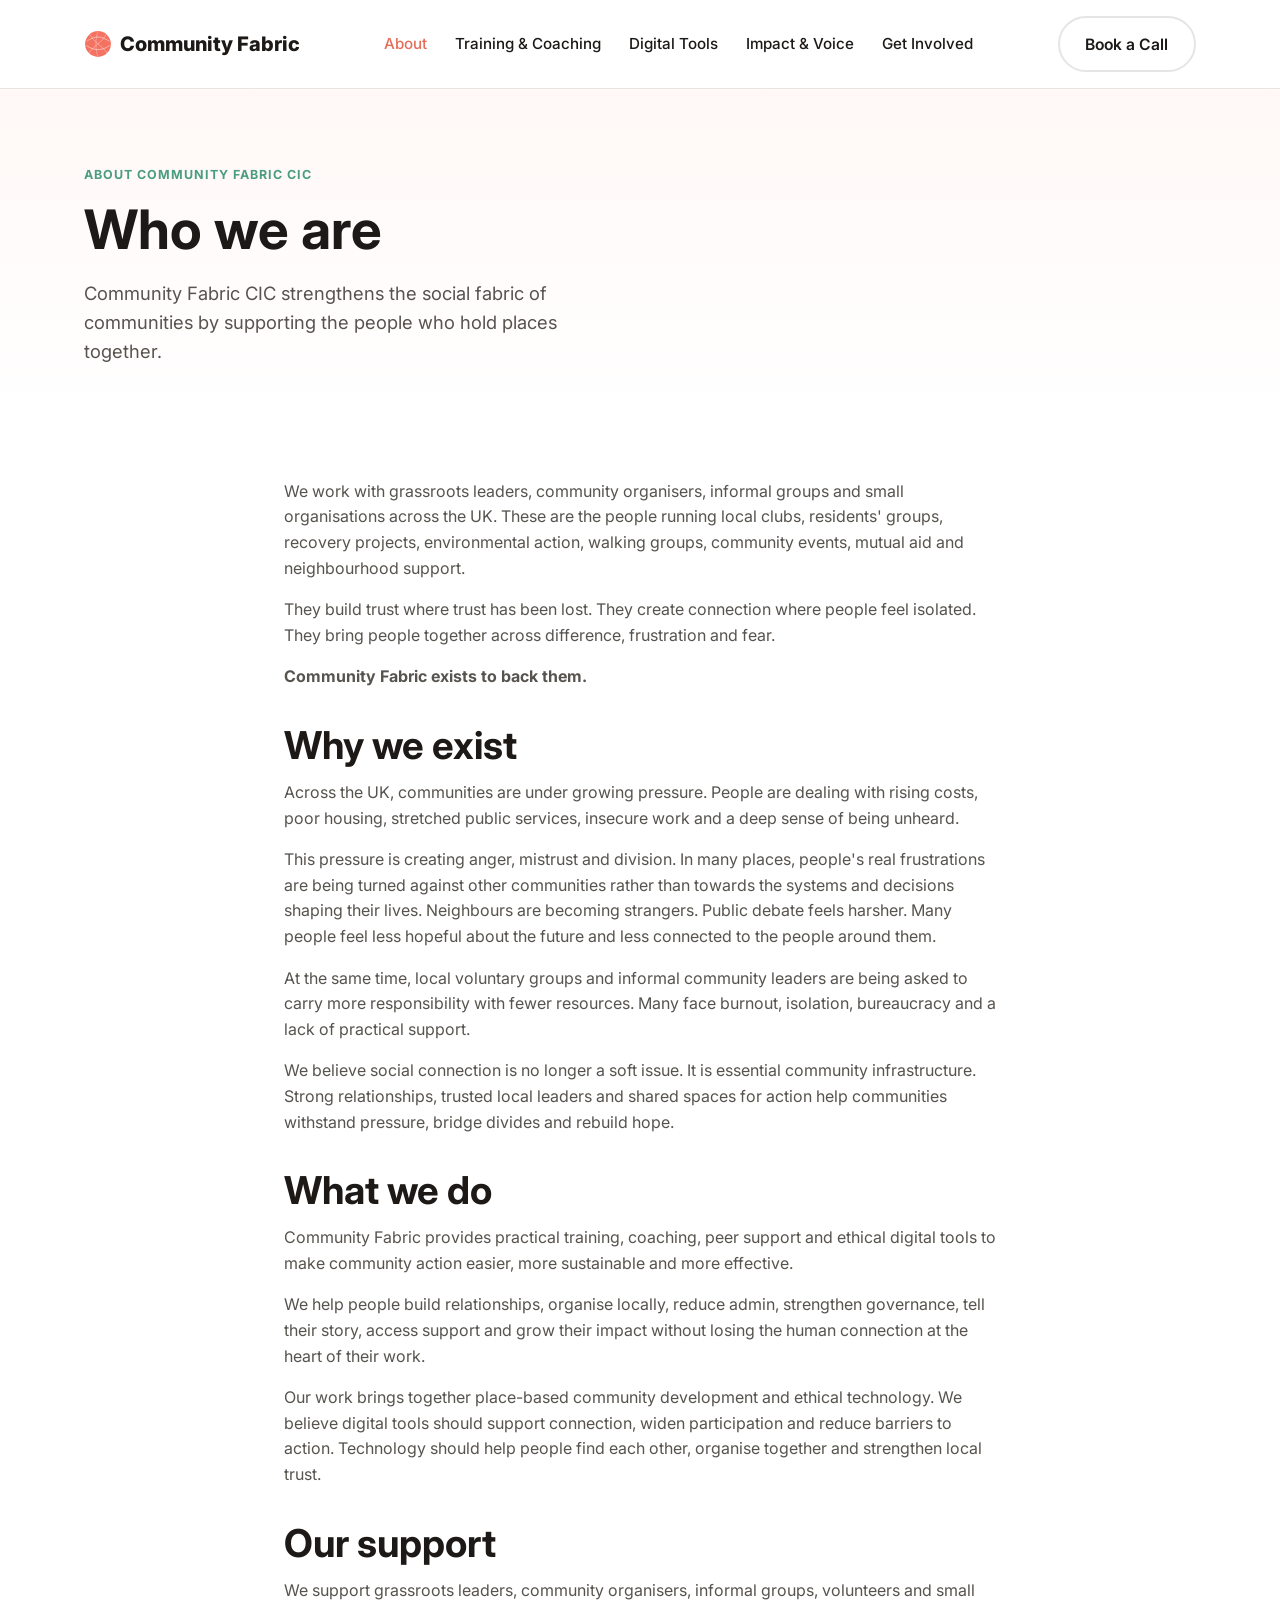
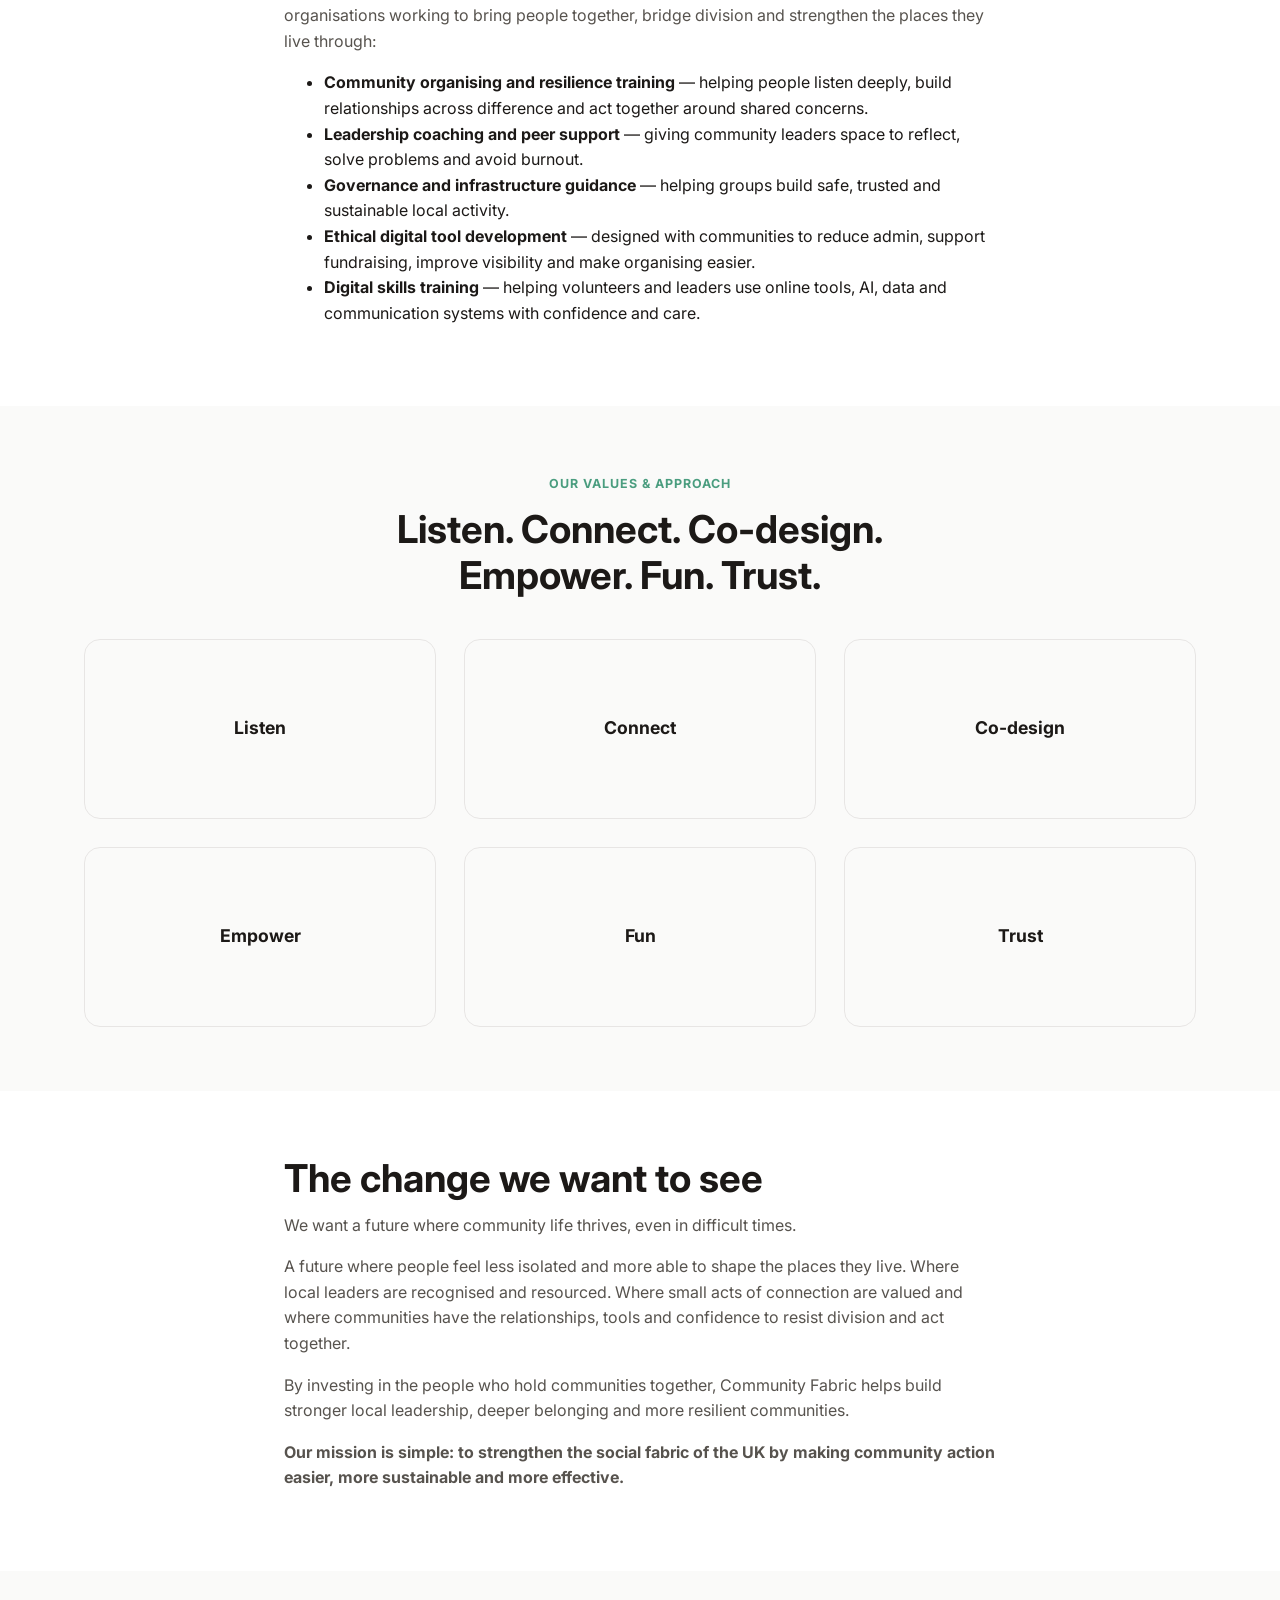
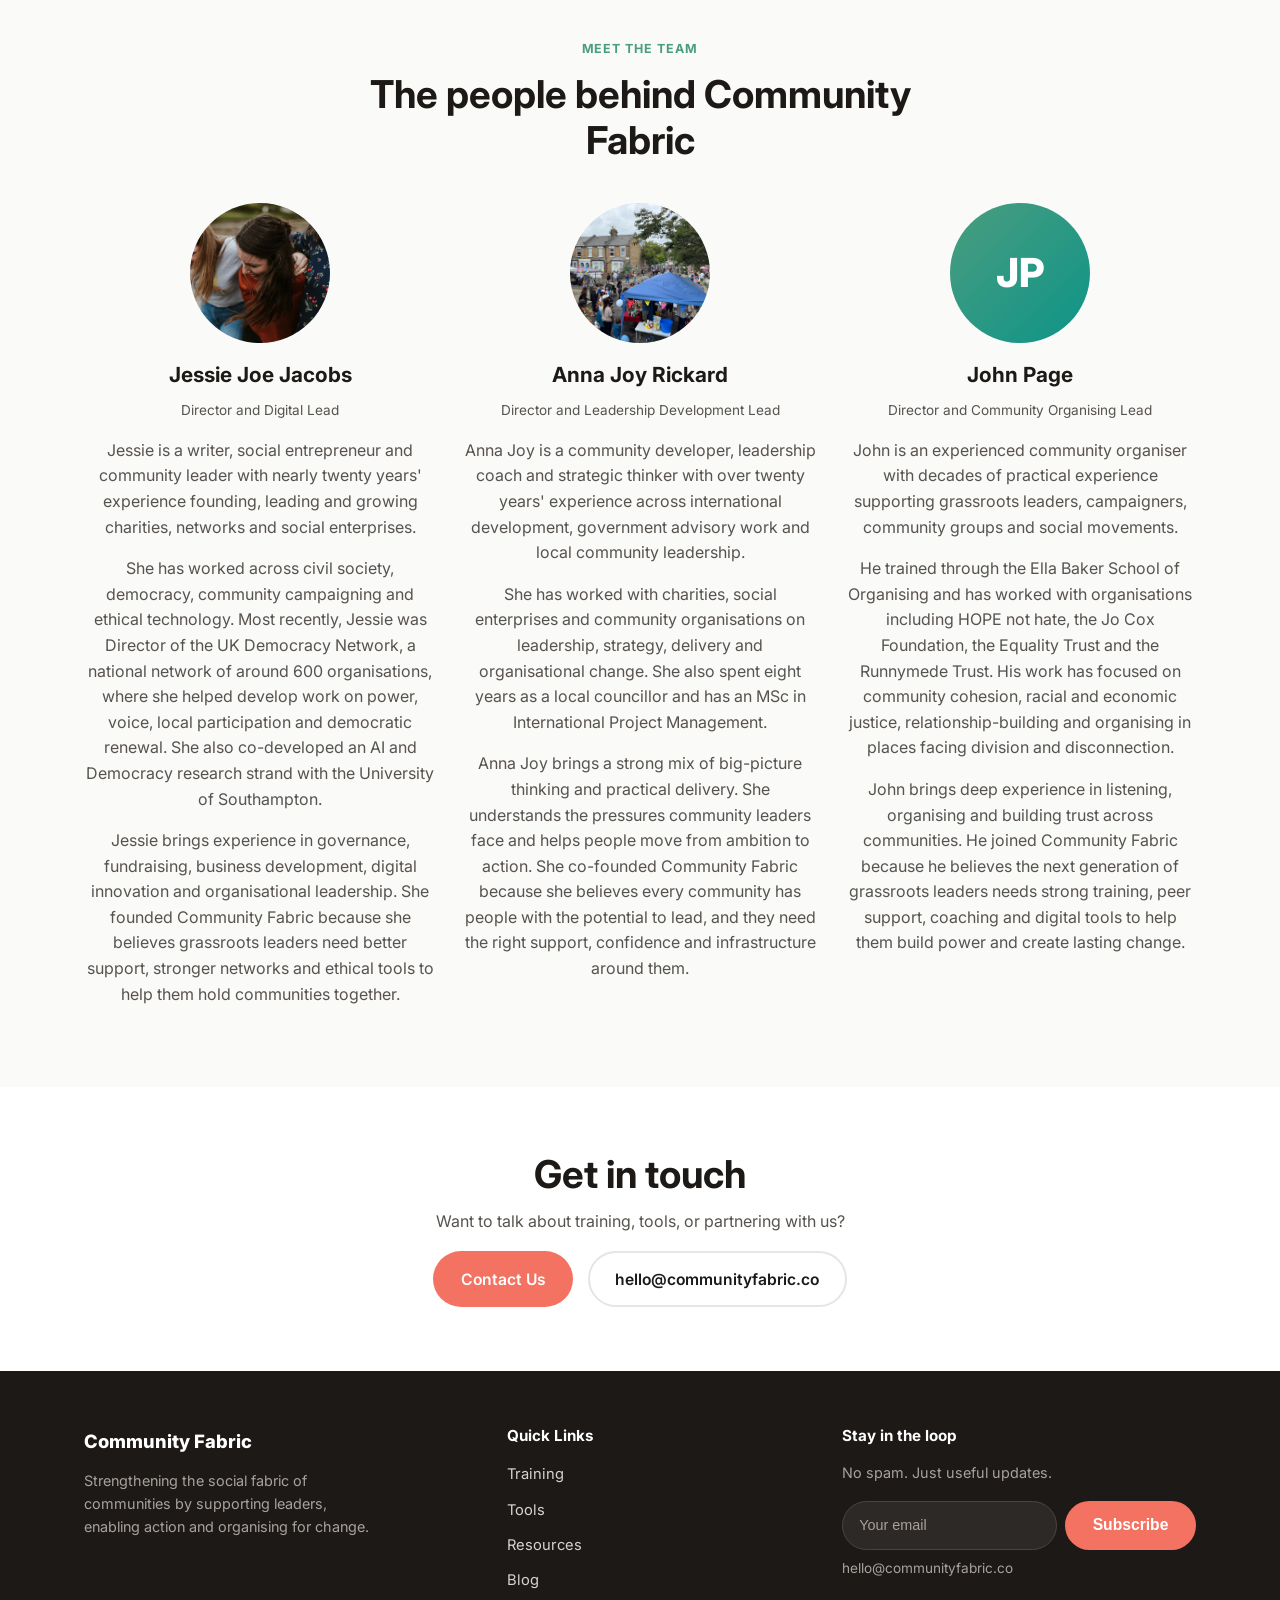
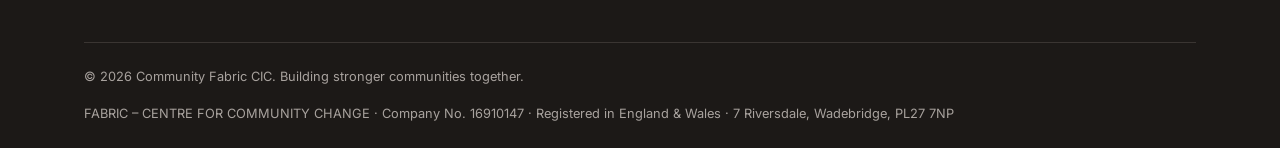
==== about.html @ 4e7b38be "Redesign site as Community Fabric CIC Full rebuild per Jessie's new brief: repositions the site from" ====
<!DOCTYPE html>
<html lang="en">
<head>
    <meta charset="UTF-8">
    <meta name="viewport" content="width=device-width, initial-scale=1.0">
    <title>About Us — Community Fabric CIC</title>
    <meta name="description" content="Community Fabric CIC strengthens the social fabric of communities by supporting the people who hold places together.">
    <link rel="icon" type="image/png" href="favicon-96x96.png" sizes="96x96">
    <link rel="icon" type="image/svg+xml" href="favicon.svg">
    <link rel="apple-touch-icon" href="apple-touch-icon.png">
    <link rel="manifest" href="site.webmanifest">
    <link rel="preconnect" href="https://fonts.googleapis.com">
    <link href="https://fonts.googleapis.com/css2?family=Inter:wght@400;500;600;700;800&display=swap" rel="stylesheet">
    <link rel="stylesheet" href="styles.css">
</head>
<body>

<header class="site-header">
    <nav class="site-nav">
        <a href="index.html" class="logo"><img src="yarn-motif.svg" alt="" class="yarn-motif" style="width:28px;height:28px;">Community Fabric</a>
        <ul class="nav-links">
            <li><a href="about.html" class="active">About</a></li>
            <li><a href="training.html">Training &amp; Coaching</a></li>
            <li><a href="resources.html">Digital Tools</a></li>
            <li><a href="impact.html">Impact &amp; Voice</a></li>
            <li><a href="get-involved.html">Get Involved</a></li>
        </ul>
        <div class="nav-cta">
            <a href="get-involved.html#book-a-call" class="btn btn-secondary">Book a Call</a>
            <button class="hamburger" aria-label="Menu"><span></span><span></span><span></span></button>
        </div>
    </nav>
    <div class="mobile-menu">
        <a href="about.html">About</a>
        <a href="training.html">Training &amp; Coaching</a>
        <a href="resources.html">Digital Tools</a>
        <a href="impact.html">Impact &amp; Voice</a>
        <a href="get-involved.html">Get Involved</a>
        <a href="get-involved.html#book-a-call">Book a Call</a>
    </div>
</header>

<section class="hero" style="padding-bottom:2rem;">
    <div class="container">
        <span class="eyebrow">About Community Fabric CIC</span>
        <h1 style="max-width:24ch;">Who we are</h1>
        <p class="subhead">Community Fabric CIC strengthens the social fabric of communities by supporting the people who hold places together.</p>
    </div>
</section>

<section id="story">
    <div class="container" style="max-width:760px;">
        <p>We work with grassroots leaders, community organisers, informal groups and small organisations across the UK. These are the people running local clubs, residents' groups, recovery projects, environmental action, walking groups, community events, mutual aid and neighbourhood support.</p>
        <p>They build trust where trust has been lost. They create connection where people feel isolated. They bring people together across difference, frustration and fear.</p>
        <p><strong>Community Fabric exists to back them.</strong></p>

        <h2 class="mt-2">Why we exist</h2>
        <p>Across the UK, communities are under growing pressure. People are dealing with rising costs, poor housing, stretched public services, insecure work and a deep sense of being unheard.</p>
        <p>This pressure is creating anger, mistrust and division. In many places, people's real frustrations are being turned against other communities rather than towards the systems and decisions shaping their lives. Neighbours are becoming strangers. Public debate feels harsher. Many people feel less hopeful about the future and less connected to the people around them.</p>
        <p>At the same time, local voluntary groups and informal community leaders are being asked to carry more responsibility with fewer resources. Many face burnout, isolation, bureaucracy and a lack of practical support.</p>
        <p>We believe social connection is no longer a soft issue. It is essential community infrastructure. Strong relationships, trusted local leaders and shared spaces for action help communities withstand pressure, bridge divides and rebuild hope.</p>

        <h2 class="mt-2">What we do</h2>
        <p>Community Fabric provides practical training, coaching, peer support and ethical digital tools to make community action easier, more sustainable and more effective.</p>
        <p>We help people build relationships, organise locally, reduce admin, strengthen governance, tell their story, access support and grow their impact without losing the human connection at the heart of their work.</p>
        <p>Our work brings together place-based community development and ethical technology. We believe digital tools should support connection, widen participation and reduce barriers to action. Technology should help people find each other, organise together and strengthen local trust.</p>

        <h2 class="mt-2">Our support</h2>
        <p>We support grassroots leaders, community organisers, informal groups, volunteers and small organisations working to bring people together, bridge division and strengthen the places they live through:</p>
        <ul>
            <li><strong>Community organising and resilience training</strong> — helping people listen deeply, build relationships across difference and act together around shared concerns.</li>
            <li><strong>Leadership coaching and peer support</strong> — giving community leaders space to reflect, solve problems and avoid burnout.</li>
            <li><strong>Governance and infrastructure guidance</strong> — helping groups build safe, trusted and sustainable local activity.</li>
            <li><strong>Ethical digital tool development</strong> — designed with communities to reduce admin, support fundraising, improve visibility and make organising easier.</li>
            <li><strong>Digital skills training</strong> — helping volunteers and leaders use online tools, AI, data and communication systems with confidence and care.</li>
        </ul>
    </div>
</section>

<section class="bg-tint" id="approach">
    <div class="container">
        <div class="section-head">
            <span class="eyebrow">Our Values &amp; Approach</span>
            <h2>Listen. Connect. Co-design. Empower. Fun. Trust.</h2>
        </div>
        <div class="grid-3">
            <div class="flip-card"><div class="flip-card-inner">
                <div class="flip-card-front">Listen</div>
                <div class="flip-card-back">We start by listening deeply to what communities actually need.</div>
            </div></div>
            <div class="flip-card"><div class="flip-card-inner">
                <div class="flip-card-front">Connect</div>
                <div class="flip-card-back">We build relationships across difference, frustration and fear.</div>
            </div></div>
            <div class="flip-card"><div class="flip-card-inner">
                <div class="flip-card-front">Co-design</div>
                <div class="flip-card-back">Our tools and training are shaped with communities, not for them.</div>
            </div></div>
            <div class="flip-card"><div class="flip-card-inner">
                <div class="flip-card-front">Empower</div>
                <div class="flip-card-back">We equip leaders with skills, confidence and lasting infrastructure.</div>
            </div></div>
            <div class="flip-card"><div class="flip-card-inner">
                <div class="flip-card-front">Fun</div>
                <div class="flip-card-back">Community action should feel human, warm and enjoyable — not another burden.</div>
            </div></div>
            <div class="flip-card"><div class="flip-card-inner">
                <div class="flip-card-front">Trust</div>
                <div class="flip-card-back">Trusted local leaders and shared spaces for action help communities rebuild hope.</div>
            </div></div>
        </div>
    </div>
</section>

<section id="change">
    <div class="container" style="max-width:760px;">
        <h2>The change we want to see</h2>
        <p>We want a future where community life thrives, even in difficult times.</p>
        <p>A future where people feel less isolated and more able to shape the places they live. Where local leaders are recognised and resourced. Where small acts of connection are valued and where communities have the relationships, tools and confidence to resist division and act together.</p>
        <p>By investing in the people who hold communities together, Community Fabric helps build stronger local leadership, deeper belonging and more resilient communities.</p>
        <p><strong>Our mission is simple: to strengthen the social fabric of the UK by making community action easier, more sustainable and more effective.</strong></p>
    </div>
</section>

<section class="bg-tint" id="team">
    <div class="container">
        <div class="section-head">
            <span class="eyebrow">Meet the Team</span>
            <h2>The people behind Community Fabric</h2>
        </div>
        <div class="grid-3">
            <div class="team-card">
                <div class="team-photo"><img src="jessie.jpeg" alt="Jessie Joe Jacobs"></div>
                <h3>Jessie Joe Jacobs</h3>
                <p class="small-note">Director and Digital Lead</p>
                <p>Jessie is a writer, social entrepreneur and community leader with nearly twenty years' experience founding, leading and growing charities, networks and social enterprises.</p>
                <p>She has worked across civil society, democracy, community campaigning and ethical technology. Most recently, Jessie was Director of the UK Democracy Network, a national network of around 600 organisations, where she helped develop work on power, voice, local participation and democratic renewal. She also co-developed an AI and Democracy research strand with the University of Southampton.</p>
                <p>Jessie brings experience in governance, fundraising, business development, digital innovation and organisational leadership. She founded Community Fabric because she believes grassroots leaders need better support, stronger networks and ethical tools to help them hold communities together.</p>
            </div>
            <div class="team-card">
                <div class="team-photo"><img src="annajoy1.jpeg" alt="Anna Joy Rickard"></div>
                <h3>Anna Joy Rickard</h3>
                <p class="small-note">Director and Leadership Development Lead</p>
                <p>Anna Joy is a community developer, leadership coach and strategic thinker with over twenty years' experience across international development, government advisory work and local community leadership.</p>
                <p>She has worked with charities, social enterprises and community organisations on leadership, strategy, delivery and organisational change. She also spent eight years as a local councillor and has an MSc in International Project Management.</p>
                <p>Anna Joy brings a strong mix of big-picture thinking and practical delivery. She understands the pressures community leaders face and helps people move from ambition to action. She co-founded Community Fabric because she believes every community has people with the potential to lead, and they need the right support, confidence and infrastructure around them.</p>
            </div>
            <div class="team-card">
                <div class="avatar-placeholder">JP</div>
                <h3>John Page</h3>
                <p class="small-note">Director and Community Organising Lead</p>
                <p>John is an experienced community organiser with decades of practical experience supporting grassroots leaders, campaigners, community groups and social movements.</p>
                <p>He trained through the Ella Baker School of Organising and has worked with organisations including HOPE not hate, the Jo Cox Foundation, the Equality Trust and the Runnymede Trust. His work has focused on community cohesion, racial and economic justice, relationship-building and organising in places facing division and disconnection.</p>
                <p>John brings deep experience in listening, organising and building trust across communities. He joined Community Fabric because he believes the next generation of grassroots leaders needs strong training, peer support, coaching and digital tools to help them build power and create lasting change.</p>
            </div>
        </div>
    </div>
</section>

<section id="contact">
    <div class="container text-center" style="max-width:600px;">
        <h2>Get in touch</h2>
        <p>Want to talk about training, tools, or partnering with us?</p>
        <div class="cta-row" style="justify-content:center;">
            <a href="get-involved.html#contact" class="btn btn-primary">Contact Us</a>
            <a href="mailto:hello@communityfabric.co" class="btn btn-secondary">hello@communityfabric.co</a>
        </div>
    </div>
</section>

<footer class="site-footer">
    <div class="container">
        <div class="footer-grid">
            <div>
                <div class="footer-logo">Community Fabric</div>
                <p style="color:#a8a29e;font-size:0.9rem;max-width:32ch;">Strengthening the social fabric of communities by supporting leaders, enabling action and organising for change.</p>
            </div>
            <div>
                <h4>Quick Links</h4>
                <ul>
                    <li><a href="training.html">Training</a></li>
                    <li><a href="resources.html">Tools</a></li>
                    <li><a href="resources.html#guides">Resources</a></li>
                    <li><a href="blog.html">Blog</a></li>
                </ul>
            </div>
            <div>
                <h4>Stay in the loop</h4>
                <p style="color:#a8a29e;font-size:0.9rem;">No spam. Just useful updates.</p>
                <form class="newsletter-form" action="https://formspree.io/f/mpqjjjvd" method="POST">
                    <input type="email" name="email" placeholder="Your email" required>
                    <button type="submit" class="btn btn-primary">Subscribe</button>
                </form>
                <p class="form-success">Thanks — you're on the list.</p>
                <p style="color:#a8a29e;font-size:0.85rem;">hello@communityfabric.co</p>
            </div>
        </div>
        <div class="footer-bottom">
            <span>© 2026 Community Fabric CIC. Building stronger communities together.</span>
            <span>FABRIC – CENTRE FOR COMMUNITY CHANGE · Company No. 16910147 · Registered in England &amp; Wales · 7 Riversdale, Wadebridge, PL27 7NP</span>
        </div>
    </div>
</footer>

<script src="site.js"></script>
</body>
</html>
---- styles.css ----
/* Community Fabric CIC — shared design system */

:root {
    --coral: #F47261;
    --coral-dark: #e66d59;
    --sage-green: #a8d5ba;
    --sage-dark: #4a9d7f;
    --teal: #0d9488;
    --stone-50: #fafaf9;
    --stone-200: #e7e5e4;
    --stone-600: #57534e;
    --stone-900: #1c1917;

    --font-heading: 'Inter', -apple-system, BlinkMacSystemFont, sans-serif;
    --font-body: 'Inter', -apple-system, BlinkMacSystemFont, sans-serif;

    --container-width: 1160px;
    --radius: 16px;
    --radius-sm: 10px;
}

* { box-sizing: border-box; }

html { scroll-behavior: smooth; }

body {
    margin: 0;
    font-family: var(--font-body);
    color: var(--stone-900);
    background: #ffffff;
    line-height: 1.6;
    font-size: 1rem;
    -webkit-font-smoothing: antialiased;
}

h1, h2, h3, h4 {
    font-family: var(--font-heading);
    line-height: 1.2;
    margin: 0 0 0.75rem;
    font-weight: 700;
}

h1 { font-size: clamp(2.2rem, 5vw, 3.4rem); }
h2 { font-size: clamp(1.7rem, 3.5vw, 2.4rem); }
h3 { font-size: 1.3rem; }

p { margin: 0 0 1rem; color: var(--stone-600); }

a { color: var(--coral-dark); }

img { max-width: 100%; display: block; }

.container {
    max-width: var(--container-width);
    margin: 0 auto;
    padding: 0 1.5rem;
}

.eyebrow {
    display: inline-block;
    text-transform: uppercase;
    letter-spacing: 0.08em;
    font-size: 0.78rem;
    font-weight: 700;
    color: var(--sage-dark);
    margin-bottom: 0.75rem;
}

/* Buttons */
.btn {
    display: inline-flex;
    align-items: center;
    justify-content: center;
    gap: 0.4rem;
    padding: 0.85rem 1.6rem;
    border-radius: 9999px;
    font-weight: 600;
    font-size: 0.98rem;
    text-decoration: none;
    border: 2px solid transparent;
    cursor: pointer;
    transition: transform 0.15s ease, box-shadow 0.15s ease, background 0.15s ease;
}
.btn:hover { transform: translateY(-1px); }
.btn-primary { background: var(--coral); color: #fff; }
.btn-primary:hover { background: var(--coral-dark); }
.btn-secondary { background: transparent; color: var(--stone-900); border-color: var(--stone-200); }
.btn-secondary:hover { border-color: var(--stone-900); }
.btn-tertiary { background: var(--sage-green); color: var(--stone-900); }
.btn-tertiary:hover { background: var(--sage-dark); color: #fff; }
.cta-row { display: flex; flex-wrap: wrap; gap: 0.9rem; }

/* Nav */
header.site-header {
    position: sticky;
    top: 0;
    z-index: 100;
    background: rgba(255,255,255,0.92);
    backdrop-filter: blur(8px);
    border-bottom: 1px solid var(--stone-200);
}
nav.site-nav {
    max-width: var(--container-width);
    margin: 0 auto;
    padding: 1rem 1.5rem;
    display: flex;
    align-items: center;
    justify-content: space-between;
    gap: 1rem;
}
.logo {
    font-weight: 800;
    font-size: 1.25rem;
    text-decoration: none;
    color: var(--stone-900);
    display: flex;
    align-items: center;
    gap: 0.5rem;
}
.logo .yarn-dot { color: var(--coral); }
.nav-links {
    list-style: none;
    display: flex;
    align-items: center;
    gap: 1.75rem;
    margin: 0;
    padding: 0;
}
.nav-links a {
    color: var(--stone-900);
    text-decoration: none;
    font-weight: 500;
    font-size: 0.95rem;
}
.nav-links a:hover, .nav-links a.active { color: var(--coral-dark); }
.nav-cta { display: flex; align-items: center; gap: 0.75rem; }
.hamburger {
    display: none;
    flex-direction: column;
    gap: 4px;
    background: none;
    border: none;
    cursor: pointer;
    padding: 0.4rem;
}
.hamburger span { width: 22px; height: 2px; background: var(--stone-900); border-radius: 2px; }

.mobile-menu {
    display: none;
    flex-direction: column;
    gap: 0.25rem;
    padding: 0.5rem 1.5rem 1.25rem;
    border-top: 1px solid var(--stone-200);
}
.mobile-menu a {
    color: var(--stone-900);
    text-decoration: none;
    font-weight: 500;
    padding: 0.7rem 0;
    border-bottom: 1px solid var(--stone-200);
}
.mobile-menu.open { display: flex; }

@media (max-width: 860px) {
    .nav-links, .nav-cta .btn-secondary { display: none; }
    .hamburger { display: flex; }
}

/* Hero */
.hero {
    padding: 4.5rem 0 3.5rem;
    background: linear-gradient(180deg, #fff8f6 0%, #ffffff 100%);
    position: relative;
    overflow: hidden;
}
.hero-grid {
    display: grid;
    grid-template-columns: 1.1fr 0.9fr;
    gap: 3rem;
    align-items: center;
}
.hero h1 { margin-bottom: 1rem; }
.hero .subhead { font-size: 1.15rem; max-width: 46ch; }
.hero-media {
    position: relative;
    border-radius: var(--radius);
    overflow: hidden;
    aspect-ratio: 4/3;
}
.hero-media img { width: 100%; height: 100%; object-fit: cover; }

@media (max-width: 900px) {
    .hero-grid { grid-template-columns: 1fr; }
    .hero-media { order: -1; }
}

/* Yarn motif (stand-in illustration until a real logo asset is supplied) */
.yarn-motif {
    width: 56px;
    height: 56px;
    flex-shrink: 0;
}
.yarn-divider {
    display: flex;
    justify-content: center;
    margin: 0.5rem 0 2rem;
    opacity: 0.6;
}

/* Section rhythm */
section { padding: 4rem 0; }
.section-head { max-width: 640px; margin: 0 auto 2.5rem; text-align: center; }
.section-head.left { margin: 0 0 2.5rem; text-align: left; }
.bg-tint { background: var(--stone-50); }

/* Card grids */
.grid-3 {
    display: grid;
    grid-template-columns: repeat(3, 1fr);
    gap: 1.75rem;
}
@media (max-width: 860px) {
    .grid-3 { grid-template-columns: 1fr; }
}

.card {
    background: #fff;
    border: 1px solid var(--stone-200);
    border-radius: var(--radius);
    padding: 2rem;
    text-decoration: none;
    color: inherit;
    display: block;
    transition: box-shadow 0.15s ease, transform 0.15s ease;
}
.card:hover { box-shadow: 0 12px 30px rgba(28,25,23,0.08); transform: translateY(-2px); }
.card .icon-badge {
    width: 52px;
    height: 52px;
    border-radius: 14px;
    display: flex;
    align-items: center;
    justify-content: center;
    margin-bottom: 1.25rem;
}
.card .card-link { color: var(--coral-dark); font-weight: 600; font-size: 0.95rem; }

.icon-badge.coral { background: #fff0ee; color: var(--coral-dark); }
.icon-badge.teal { background: #e6f7f5; color: var(--teal); }
.icon-badge.sage { background: #eaf6ef; color: var(--sage-dark); }

/* Problem statement gaps */
.gap-card {
    text-align: center;
    padding: 1.5rem;
}
.gap-card .gap-number {
    font-family: var(--font-heading);
    font-size: 2.2rem;
    font-weight: 800;
    color: var(--coral);
    margin-bottom: 0.5rem;
}

/* Program cards */
.program-card {
    background: var(--stone-50);
    border-radius: var(--radius);
    padding: 2rem;
    border: 1px solid var(--stone-200);
}
.program-card .duration {
    display: inline-block;
    font-size: 0.8rem;
    font-weight: 700;
    color: var(--teal);
    background: #e6f7f5;
    padding: 0.25rem 0.75rem;
    border-radius: 9999px;
    margin-bottom: 0.75rem;
}
.program-card ul { padding-left: 1.1rem; color: var(--stone-600); }

/* Blog cards */
.post-card {
    display: block;
    text-decoration: none;
    color: inherit;
    border-radius: var(--radius);
    overflow: hidden;
    border: 1px solid var(--stone-200);
    background: #fff;
}
.post-card-thumb { aspect-ratio: 16/10; overflow: hidden; }
.post-card-thumb img { width: 100%; height: 100%; object-fit: cover; }
.post-card-body { padding: 1.5rem; }
.post-card-tag {
    display: inline-block;
    font-size: 0.75rem;
    font-weight: 700;
    padding: 0.2rem 0.65rem;
    border-radius: 9999px;
    margin-bottom: 0.75rem;
    background: #fff0ee;
    color: var(--coral-dark);
}
.post-card-tag.teal { background: #e6f7f5; color: var(--teal); }
.post-card-tag.sage { background: #eaf6ef; color: var(--sage-dark); }
.post-card-meta { font-size: 0.85rem; color: var(--stone-600); margin-top: 1rem; }

/* CTA banner */
.cta-banner {
    background: linear-gradient(135deg, var(--stone-900), #2d2926);
    color: #fff;
    border-radius: var(--radius);
    padding: 3.5rem 2.5rem;
    text-align: center;
}
.cta-banner h2 { color: #fff; }
.cta-banner p { color: #d6d3d1; }
.cta-banner .cta-row { justify-content: center; }

/* Footer */
footer.site-footer {
    background: var(--stone-900);
    color: #d6d3d1;
    padding: 3.5rem 0 1.5rem;
}
.footer-grid {
    display: grid;
    grid-template-columns: 1.3fr 1fr 1.2fr;
    gap: 2.5rem;
    padding-bottom: 2.5rem;
    border-bottom: 1px solid #3a3532;
}
.footer-grid h4 { color: #fff; font-size: 0.95rem; margin-bottom: 1rem; }
.footer-grid ul { list-style: none; padding: 0; margin: 0; }
.footer-grid li { margin-bottom: 0.6rem; }
.footer-grid a { color: #d6d3d1; text-decoration: none; font-size: 0.92rem; }
.footer-grid a:hover { color: #fff; }
.footer-logo { font-weight: 800; font-size: 1.15rem; color: #fff; margin-bottom: 0.75rem; }
.newsletter-form { display: flex; gap: 0.5rem; margin: 1rem 0 0.5rem; }
.newsletter-form input {
    flex: 1;
    padding: 0.7rem 1rem;
    border-radius: 9999px;
    border: 1px solid #4a4540;
    background: #2d2926;
    color: #fff;
    font-size: 0.9rem;
}
.newsletter-form input::placeholder { color: #a8a29e; }
.newsletter-note { font-size: 0.8rem; color: #a8a29e; }
.footer-bottom {
    padding-top: 1.5rem;
    display: flex;
    flex-wrap: wrap;
    justify-content: space-between;
    gap: 1rem;
    font-size: 0.8rem;
    color: #a8a29e;
}
@media (max-width: 760px) {
    .footer-grid { grid-template-columns: 1fr; }
}

/* Coming soon */
.coming-soon-badge {
    display: inline-block;
    font-size: 0.75rem;
    font-weight: 700;
    text-transform: uppercase;
    letter-spacing: 0.05em;
    background: var(--stone-200);
    color: var(--stone-600);
    padding: 0.3rem 0.75rem;
    border-radius: 9999px;
    margin-bottom: 1rem;
}

/* Forms */
.form-field { margin-bottom: 1rem; }
.form-field label { display: block; font-weight: 600; margin-bottom: 0.4rem; font-size: 0.9rem; }
.form-field input, .form-field textarea {
    width: 100%;
    padding: 0.8rem 1rem;
    border-radius: var(--radius-sm);
    border: 1px solid var(--stone-200);
    font-family: var(--font-body);
    font-size: 1rem;
}
.form-field textarea { min-height: 140px; resize: vertical; }
.form-success { display: none; color: var(--sage-dark); font-weight: 600; }

/* Avatar placeholder (used when no real photo exists yet) */
.avatar-placeholder {
    width: 100%;
    aspect-ratio: 1;
    border-radius: 50%;
    display: flex;
    align-items: center;
    justify-content: center;
    font-family: var(--font-heading);
    font-weight: 800;
    font-size: 2.5rem;
    color: #fff;
    background: linear-gradient(135deg, var(--sage-dark), var(--teal));
}

.team-photo, .avatar-placeholder { width: 140px; height: 140px; margin: 0 auto 1.25rem; }
.team-photo img { width: 100%; height: 100%; object-fit: cover; border-radius: 50%; }
.team-card { text-align: center; }

/* Flip values cards (reused from prior about page) */
.flip-card { perspective: 1000px; height: 180px; cursor: pointer; }
.flip-card-inner {
    position: relative;
    width: 100%;
    height: 100%;
    transition: transform 0.5s;
    transform-style: preserve-3d;
}
.flip-card.flipped .flip-card-inner { transform: rotateY(180deg); }
.flip-card-front, .flip-card-back {
    position: absolute;
    inset: 0;
    backface-visibility: hidden;
    border-radius: var(--radius);
    display: flex;
    align-items: center;
    justify-content: center;
    text-align: center;
    padding: 1.25rem;
}
.flip-card-front { background: var(--stone-50); border: 1px solid var(--stone-200); font-weight: 700; font-size: 1.1rem; }
.flip-card-back { background: var(--coral); color: #fff; transform: rotateY(180deg); font-size: 0.9rem; }

.breadcrumb { font-size: 0.85rem; color: var(--stone-600); margin-bottom: 1rem; }
.breadcrumb a { color: var(--stone-600); }

/* Utility */
.text-center { text-align: center; }
.mt-2 { margin-top: 2rem; }
.small-note { font-size: 0.85rem; color: var(--stone-600); }
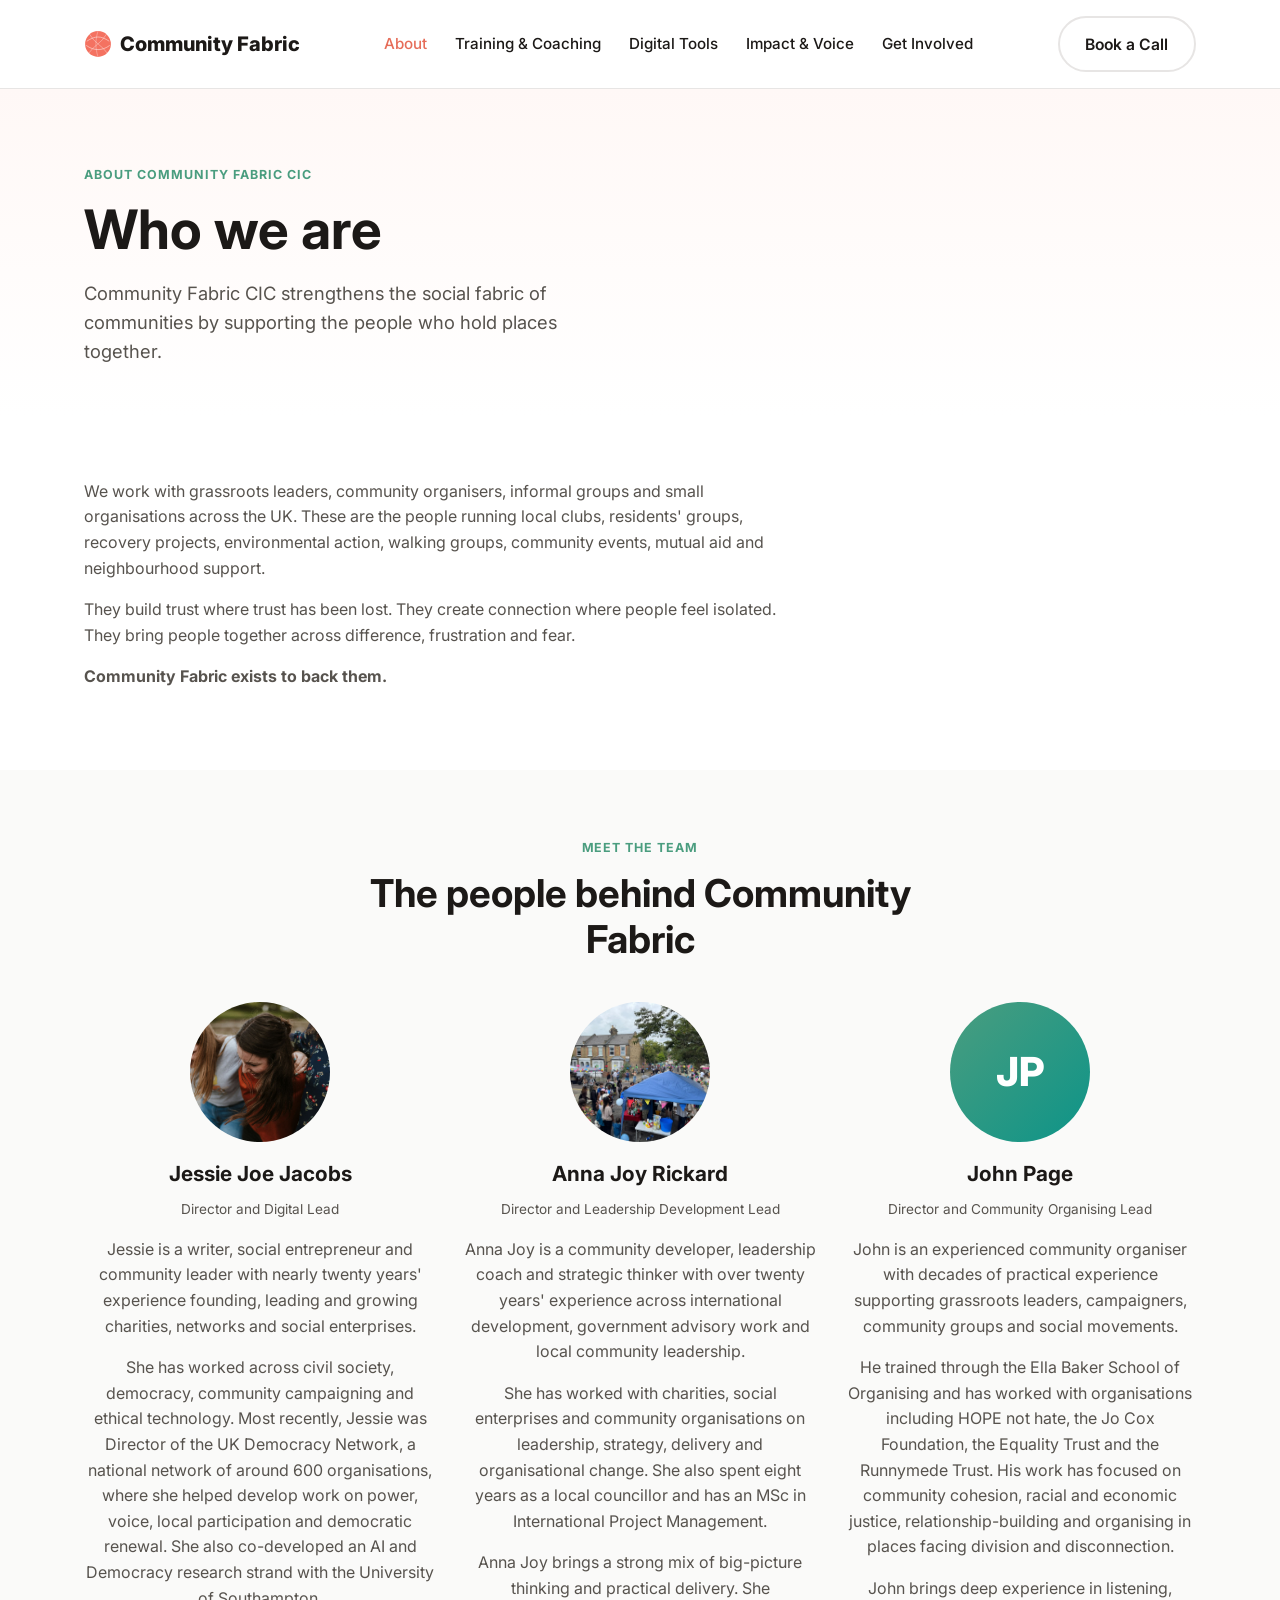
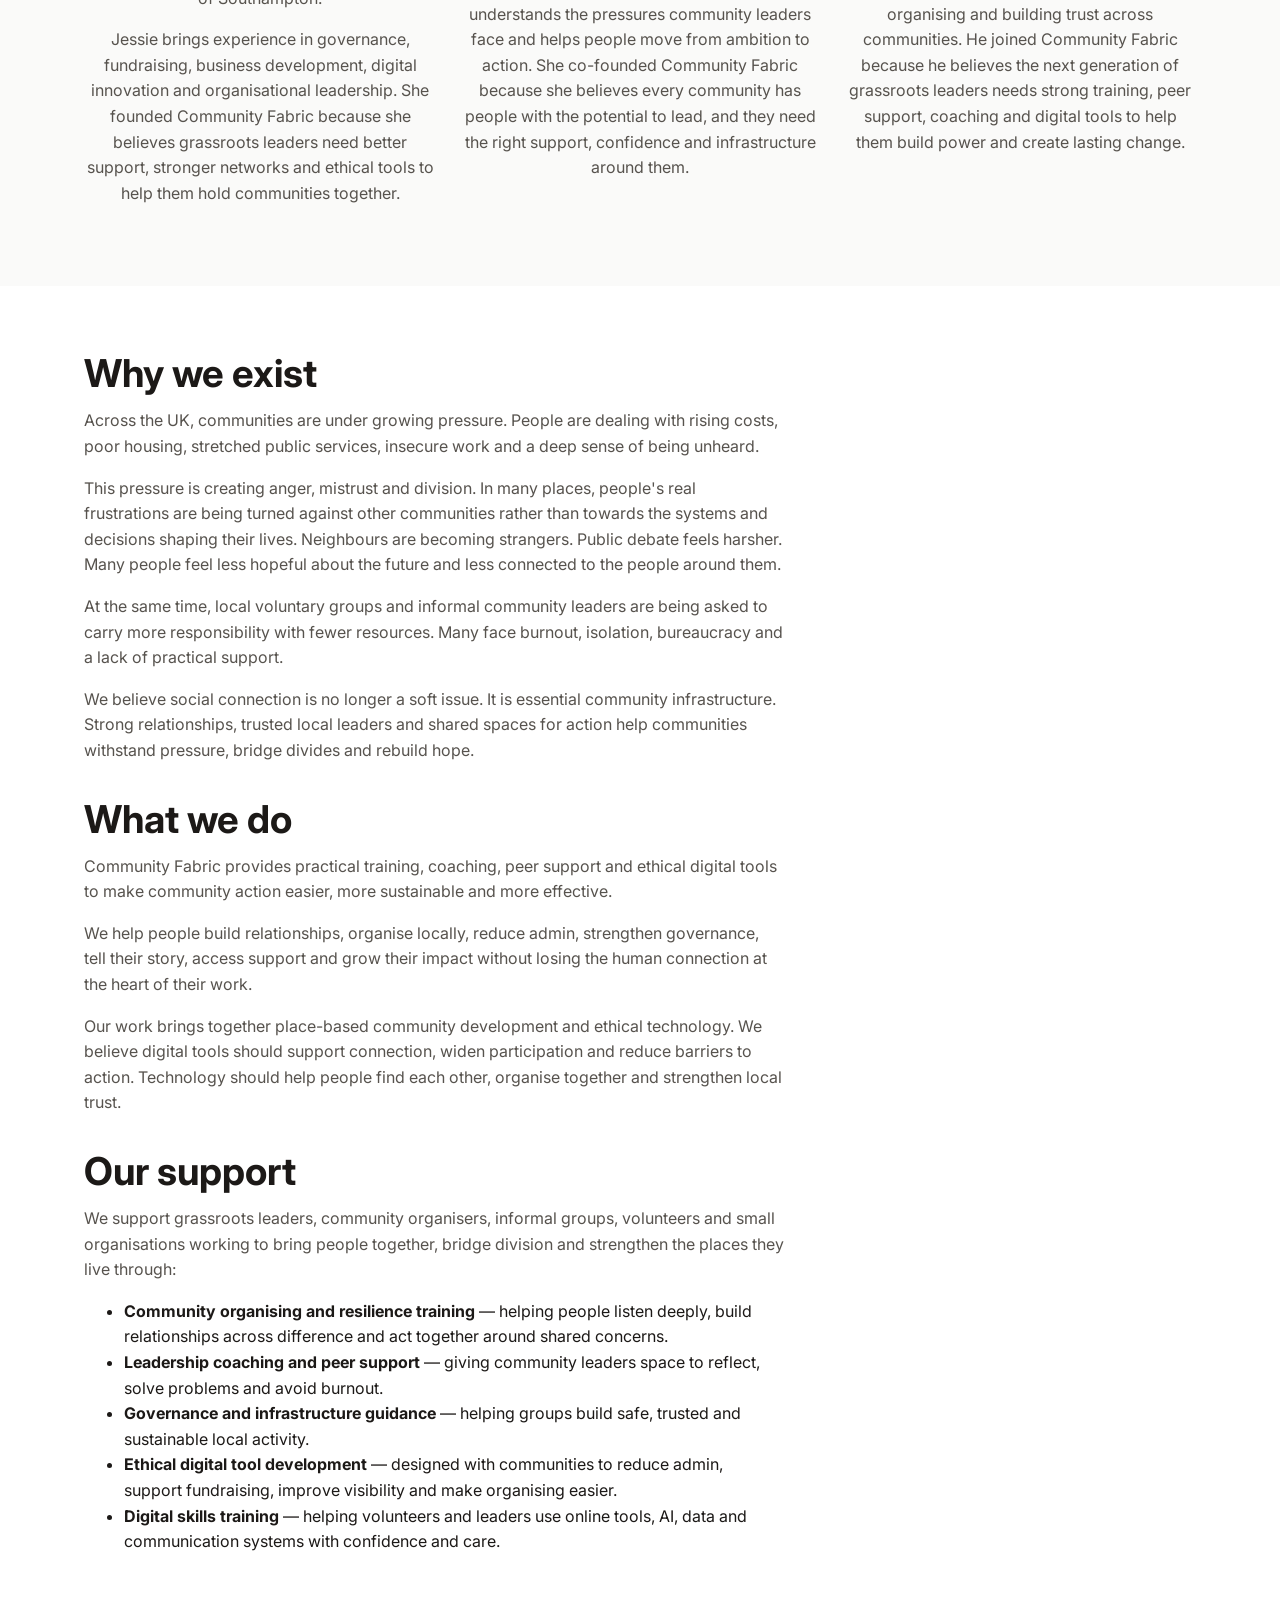
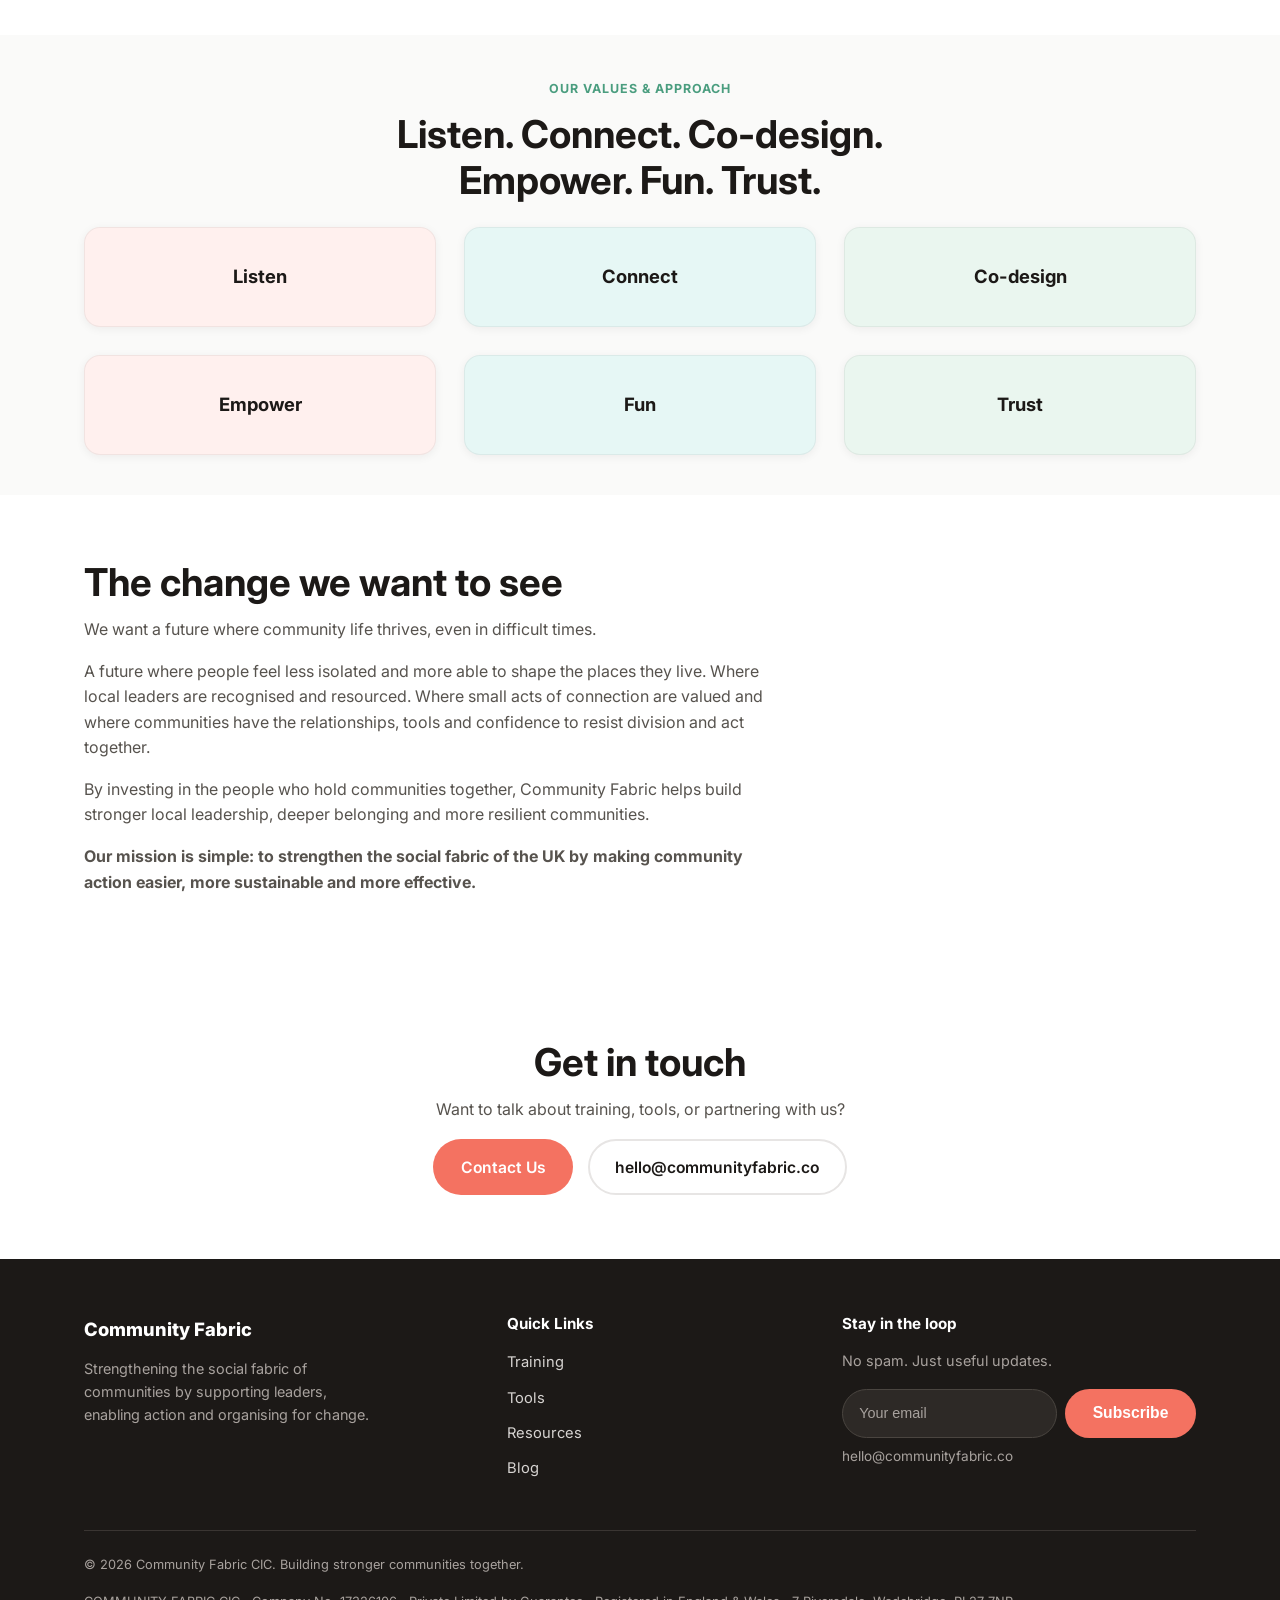
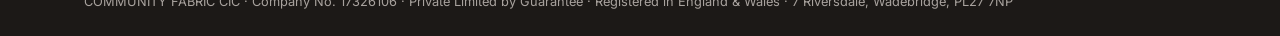
==== commit 31de1415: "Address Jessie's feedback: colour, About page layout, correct CIC registration - Correct footer lega" ====
--- a/about.html
+++ b/about.html
@@ -49,76 +49,12 @@
 </section>
 
 <section id="story">
-    <div class="container" style="max-width:760px;">
-        <p>We work with grassroots leaders, community organisers, informal groups and small organisations across the UK. These are the people running local clubs, residents' groups, recovery projects, environmental action, walking groups, community events, mutual aid and neighbourhood support.</p>
-        <p>They build trust where trust has been lost. They create connection where people feel isolated. They bring people together across difference, frustration and fear.</p>
-        <p><strong>Community Fabric exists to back them.</strong></p>
-
-        <h2 class="mt-2">Why we exist</h2>
-        <p>Across the UK, communities are under growing pressure. People are dealing with rising costs, poor housing, stretched public services, insecure work and a deep sense of being unheard.</p>
-        <p>This pressure is creating anger, mistrust and division. In many places, people's real frustrations are being turned against other communities rather than towards the systems and decisions shaping their lives. Neighbours are becoming strangers. Public debate feels harsher. Many people feel less hopeful about the future and less connected to the people around them.</p>
-        <p>At the same time, local voluntary groups and informal community leaders are being asked to carry more responsibility with fewer resources. Many face burnout, isolation, bureaucracy and a lack of practical support.</p>
-        <p>We believe social connection is no longer a soft issue. It is essential community infrastructure. Strong relationships, trusted local leaders and shared spaces for action help communities withstand pressure, bridge divides and rebuild hope.</p>
-
-        <h2 class="mt-2">What we do</h2>
-        <p>Community Fabric provides practical training, coaching, peer support and ethical digital tools to make community action easier, more sustainable and more effective.</p>
-        <p>We help people build relationships, organise locally, reduce admin, strengthen governance, tell their story, access support and grow their impact without losing the human connection at the heart of their work.</p>
-        <p>Our work brings together place-based community development and ethical technology. We believe digital tools should support connection, widen participation and reduce barriers to action. Technology should help people find each other, organise together and strengthen local trust.</p>
-
-        <h2 class="mt-2">Our support</h2>
-        <p>We support grassroots leaders, community organisers, informal groups, volunteers and small organisations working to bring people together, bridge division and strengthen the places they live through:</p>
-        <ul>
-            <li><strong>Community organising and resilience training</strong> — helping people listen deeply, build relationships across difference and act together around shared concerns.</li>
-            <li><strong>Leadership coaching and peer support</strong> — giving community leaders space to reflect, solve problems and avoid burnout.</li>
-            <li><strong>Governance and infrastructure guidance</strong> — helping groups build safe, trusted and sustainable local activity.</li>
-            <li><strong>Ethical digital tool development</strong> — designed with communities to reduce admin, support fundraising, improve visibility and make organising easier.</li>
-            <li><strong>Digital skills training</strong> — helping volunteers and leaders use online tools, AI, data and communication systems with confidence and care.</li>
-        </ul>
-    </div>
-</section>
-
-<section class="bg-tint" id="approach">
-    <div class="container">
-        <div class="section-head">
-            <span class="eyebrow">Our Values &amp; Approach</span>
-            <h2>Listen. Connect. Co-design. Empower. Fun. Trust.</h2>
-        </div>
-        <div class="grid-3">
-            <div class="flip-card"><div class="flip-card-inner">
-                <div class="flip-card-front">Listen</div>
-                <div class="flip-card-back">We start by listening deeply to what communities actually need.</div>
-            </div></div>
-            <div class="flip-card"><div class="flip-card-inner">
-                <div class="flip-card-front">Connect</div>
-                <div class="flip-card-back">We build relationships across difference, frustration and fear.</div>
-            </div></div>
-            <div class="flip-card"><div class="flip-card-inner">
-                <div class="flip-card-front">Co-design</div>
-                <div class="flip-card-back">Our tools and training are shaped with communities, not for them.</div>
-            </div></div>
-            <div class="flip-card"><div class="flip-card-inner">
-                <div class="flip-card-front">Empower</div>
-                <div class="flip-card-back">We equip leaders with skills, confidence and lasting infrastructure.</div>
-            </div></div>
-            <div class="flip-card"><div class="flip-card-inner">
-                <div class="flip-card-front">Fun</div>
-                <div class="flip-card-back">Community action should feel human, warm and enjoyable — not another burden.</div>
-            </div></div>
-            <div class="flip-card"><div class="flip-card-inner">
-                <div class="flip-card-front">Trust</div>
-                <div class="flip-card-back">Trusted local leaders and shared spaces for action help communities rebuild hope.</div>
-            </div></div>
-        </div>
-    </div>
-</section>
-
-<section id="change">
-    <div class="container" style="max-width:760px;">
-        <h2>The change we want to see</h2>
-        <p>We want a future where community life thrives, even in difficult times.</p>
-        <p>A future where people feel less isolated and more able to shape the places they live. Where local leaders are recognised and resourced. Where small acts of connection are valued and where communities have the relationships, tools and confidence to resist division and act together.</p>
-        <p>By investing in the people who hold communities together, Community Fabric helps build stronger local leadership, deeper belonging and more resilient communities.</p>
-        <p><strong>Our mission is simple: to strengthen the social fabric of the UK by making community action easier, more sustainable and more effective.</strong></p>
+    <div class="container">
+        <div class="text-block">
+            <p>We work with grassroots leaders, community organisers, informal groups and small organisations across the UK. These are the people running local clubs, residents' groups, recovery projects, environmental action, walking groups, community events, mutual aid and neighbourhood support.</p>
+            <p>They build trust where trust has been lost. They create connection where people feel isolated. They bring people together across difference, frustration and fear.</p>
+            <p><strong>Community Fabric exists to back them.</strong></p>
+        </div>
     </div>
 </section>
 
@@ -153,6 +89,80 @@
                 <p>He trained through the Ella Baker School of Organising and has worked with organisations including HOPE not hate, the Jo Cox Foundation, the Equality Trust and the Runnymede Trust. His work has focused on community cohesion, racial and economic justice, relationship-building and organising in places facing division and disconnection.</p>
                 <p>John brings deep experience in listening, organising and building trust across communities. He joined Community Fabric because he believes the next generation of grassroots leaders needs strong training, peer support, coaching and digital tools to help them build power and create lasting change.</p>
             </div>
+        </div>
+    </div>
+</section>
+
+<section id="mission">
+    <div class="container">
+        <div class="text-block">
+            <h2>Why we exist</h2>
+            <p>Across the UK, communities are under growing pressure. People are dealing with rising costs, poor housing, stretched public services, insecure work and a deep sense of being unheard.</p>
+            <p>This pressure is creating anger, mistrust and division. In many places, people's real frustrations are being turned against other communities rather than towards the systems and decisions shaping their lives. Neighbours are becoming strangers. Public debate feels harsher. Many people feel less hopeful about the future and less connected to the people around them.</p>
+            <p>At the same time, local voluntary groups and informal community leaders are being asked to carry more responsibility with fewer resources. Many face burnout, isolation, bureaucracy and a lack of practical support.</p>
+            <p>We believe social connection is no longer a soft issue. It is essential community infrastructure. Strong relationships, trusted local leaders and shared spaces for action help communities withstand pressure, bridge divides and rebuild hope.</p>
+
+            <h2 class="mt-2">What we do</h2>
+            <p>Community Fabric provides practical training, coaching, peer support and ethical digital tools to make community action easier, more sustainable and more effective.</p>
+            <p>We help people build relationships, organise locally, reduce admin, strengthen governance, tell their story, access support and grow their impact without losing the human connection at the heart of their work.</p>
+            <p>Our work brings together place-based community development and ethical technology. We believe digital tools should support connection, widen participation and reduce barriers to action. Technology should help people find each other, organise together and strengthen local trust.</p>
+
+            <h2 class="mt-2">Our support</h2>
+            <p>We support grassroots leaders, community organisers, informal groups, volunteers and small organisations working to bring people together, bridge division and strengthen the places they live through:</p>
+            <ul>
+                <li><strong>Community organising and resilience training</strong> — helping people listen deeply, build relationships across difference and act together around shared concerns.</li>
+                <li><strong>Leadership coaching and peer support</strong> — giving community leaders space to reflect, solve problems and avoid burnout.</li>
+                <li><strong>Governance and infrastructure guidance</strong> — helping groups build safe, trusted and sustainable local activity.</li>
+                <li><strong>Ethical digital tool development</strong> — designed with communities to reduce admin, support fundraising, improve visibility and make organising easier.</li>
+                <li><strong>Digital skills training</strong> — helping volunteers and leaders use online tools, AI, data and communication systems with confidence and care.</li>
+            </ul>
+        </div>
+    </div>
+</section>
+
+<section class="bg-tint section-compact" id="approach">
+    <div class="container">
+        <div class="section-head" style="margin-bottom:1.5rem;">
+            <span class="eyebrow">Our Values &amp; Approach</span>
+            <h2>Listen. Connect. Co-design. Empower. Fun. Trust.</h2>
+        </div>
+        <div class="grid-3">
+            <div class="flip-card"><div class="flip-card-inner">
+                <div class="flip-card-front">Listen</div>
+                <div class="flip-card-back">We start by listening deeply to what communities actually need.</div>
+            </div></div>
+            <div class="flip-card"><div class="flip-card-inner">
+                <div class="flip-card-front">Connect</div>
+                <div class="flip-card-back">We build relationships across difference, frustration and fear.</div>
+            </div></div>
+            <div class="flip-card"><div class="flip-card-inner">
+                <div class="flip-card-front">Co-design</div>
+                <div class="flip-card-back">Our tools and training are shaped with communities, not for them.</div>
+            </div></div>
+            <div class="flip-card"><div class="flip-card-inner">
+                <div class="flip-card-front">Empower</div>
+                <div class="flip-card-back">We equip leaders with skills, confidence and lasting infrastructure.</div>
+            </div></div>
+            <div class="flip-card"><div class="flip-card-inner">
+                <div class="flip-card-front">Fun</div>
+                <div class="flip-card-back">Community action should feel human, warm and enjoyable — not another burden.</div>
+            </div></div>
+            <div class="flip-card"><div class="flip-card-inner">
+                <div class="flip-card-front">Trust</div>
+                <div class="flip-card-back">Trusted local leaders and shared spaces for action help communities rebuild hope.</div>
+            </div></div>
+        </div>
+    </div>
+</section>
+
+<section id="change">
+    <div class="container">
+        <div class="text-block">
+            <h2>The change we want to see</h2>
+            <p>We want a future where community life thrives, even in difficult times.</p>
+            <p>A future where people feel less isolated and more able to shape the places they live. Where local leaders are recognised and resourced. Where small acts of connection are valued and where communities have the relationships, tools and confidence to resist division and act together.</p>
+            <p>By investing in the people who hold communities together, Community Fabric helps build stronger local leadership, deeper belonging and more resilient communities.</p>
+            <p><strong>Our mission is simple: to strengthen the social fabric of the UK by making community action easier, more sustainable and more effective.</strong></p>
         </div>
     </div>
 </section>
@@ -197,7 +207,7 @@
         </div>
         <div class="footer-bottom">
             <span>© 2026 Community Fabric CIC. Building stronger communities together.</span>
-            <span>FABRIC – CENTRE FOR COMMUNITY CHANGE · Company No. 16910147 · Registered in England &amp; Wales · 7 Riversdale, Wadebridge, PL27 7NP</span>
+            <span>COMMUNITY FABRIC CIC · Company No. 17326106 · Private Limited by Guarantee · Registered in England &amp; Wales · 7 Riversdale, Wadebridge, PL27 7NP</span>
         </div>
     </div>
 </footer>
--- a/styles.css
+++ b/styles.css
@@ -21,7 +21,7 @@
 
 * { box-sizing: border-box; }
 
-html { scroll-behavior: smooth; }
+html { scroll-behavior: smooth; overflow-x: hidden; width: 100%; }
 
 body {
     margin: 0;
@@ -31,6 +31,8 @@
     line-height: 1.6;
     font-size: 1rem;
     -webkit-font-smoothing: antialiased;
+    overflow-x: hidden;
+    width: 100%;
 }
 
 h1, h2, h3, h4 {
@@ -225,7 +227,7 @@
 
 .card {
     background: #fff;
-    border: 1px solid var(--stone-200);
+    border: 1px solid rgba(28,25,23,0.06);
     border-radius: var(--radius);
     padding: 2rem;
     text-decoration: none;
@@ -233,7 +235,10 @@
     display: block;
     transition: box-shadow 0.15s ease, transform 0.15s ease;
 }
-.card:hover { box-shadow: 0 12px 30px rgba(28,25,23,0.08); transform: translateY(-2px); }
+.card:hover { box-shadow: 0 12px 30px rgba(28,25,23,0.1); transform: translateY(-2px); }
+.card:nth-child(3n+1) { background: #fff0ee; }
+.card:nth-child(3n+2) { background: #e6f7f5; }
+.card:nth-child(3n) { background: #eaf6ef; }
 .card .icon-badge {
     width: 52px;
     height: 52px;
@@ -245,15 +250,19 @@
 }
 .card .card-link { color: var(--coral-dark); font-weight: 600; font-size: 0.95rem; }
 
-.icon-badge.coral { background: #fff0ee; color: var(--coral-dark); }
-.icon-badge.teal { background: #e6f7f5; color: var(--teal); }
-.icon-badge.sage { background: #eaf6ef; color: var(--sage-dark); }
+.icon-badge.coral { background: var(--coral); color: #fff; }
+.icon-badge.teal { background: var(--teal); color: #fff; }
+.icon-badge.sage { background: var(--sage-dark); color: #fff; }
 
 /* Problem statement gaps */
 .gap-card {
     text-align: center;
-    padding: 1.5rem;
-}
+    padding: 1.75rem 1.5rem;
+    border-radius: var(--radius);
+}
+.gap-card:nth-child(3n+1) { background: #fff0ee; }
+.gap-card:nth-child(3n+2) { background: #e6f7f5; }
+.gap-card:nth-child(3n) { background: #eaf6ef; }
 .gap-card .gap-number {
     font-family: var(--font-heading);
     font-size: 2.2rem;
@@ -261,14 +270,19 @@
     color: var(--coral);
     margin-bottom: 0.5rem;
 }
+.gap-card:nth-child(3n+2) .gap-number { color: var(--teal); }
+.gap-card:nth-child(3n) .gap-number { color: var(--sage-dark); }
 
 /* Program cards */
 .program-card {
-    background: var(--stone-50);
+    background: #fff;
     border-radius: var(--radius);
     padding: 2rem;
     border: 1px solid var(--stone-200);
-}
+    border-top: 4px solid var(--coral);
+}
+.program-card:nth-child(3n+2) { border-top-color: var(--teal); }
+.program-card:nth-child(3n) { border-top-color: var(--sage-dark); }
 .program-card .duration {
     display: inline-block;
     font-size: 0.8rem;
@@ -339,9 +353,10 @@
 .footer-grid a { color: #d6d3d1; text-decoration: none; font-size: 0.92rem; }
 .footer-grid a:hover { color: #fff; }
 .footer-logo { font-weight: 800; font-size: 1.15rem; color: #fff; margin-bottom: 0.75rem; }
-.newsletter-form { display: flex; gap: 0.5rem; margin: 1rem 0 0.5rem; }
+.newsletter-form { display: flex; flex-wrap: wrap; gap: 0.5rem; margin: 1rem 0 0.5rem; }
 .newsletter-form input {
-    flex: 1;
+    flex: 1 1 160px;
+    min-width: 0;
     padding: 0.7rem 1rem;
     border-radius: 9999px;
     border: 1px solid #4a4540;
@@ -349,6 +364,7 @@
     color: #fff;
     font-size: 0.9rem;
 }
+.newsletter-form button { flex-shrink: 0; }
 .newsletter-form input::placeholder { color: #a8a29e; }
 .newsletter-note { font-size: 0.8rem; color: #a8a29e; }
 .footer-bottom {
@@ -412,7 +428,7 @@
 .team-card { text-align: center; }
 
 /* Flip values cards (reused from prior about page) */
-.flip-card { perspective: 1000px; height: 180px; cursor: pointer; }
+.flip-card { perspective: 1000px; height: 100px; cursor: pointer; }
 .flip-card-inner {
     position: relative;
     width: 100%;
@@ -432,8 +448,15 @@
     text-align: center;
     padding: 1.25rem;
 }
-.flip-card-front { background: var(--stone-50); border: 1px solid var(--stone-200); font-weight: 700; font-size: 1.1rem; }
-.flip-card-back { background: var(--coral); color: #fff; transform: rotateY(180deg); font-size: 0.9rem; }
+.flip-card-front { border: 1px solid rgba(28,25,23,0.06); box-shadow: 0 2px 10px rgba(28,25,23,0.06); font-weight: 700; font-size: 1.15rem; color: var(--stone-900); }
+.flip-card-back { color: #fff; transform: rotateY(180deg); font-size: 0.9rem; }
+
+.flip-card:nth-child(3n+1) .flip-card-front { background: #fff0ee; }
+.flip-card:nth-child(3n+1) .flip-card-back { background: var(--coral); }
+.flip-card:nth-child(3n+2) .flip-card-front { background: #e6f7f5; }
+.flip-card:nth-child(3n+2) .flip-card-back { background: var(--teal); }
+.flip-card:nth-child(3n) .flip-card-front { background: #eaf6ef; }
+.flip-card:nth-child(3n) .flip-card-back { background: var(--sage-dark); }
 
 .breadcrumb { font-size: 0.85rem; color: var(--stone-600); margin-bottom: 1rem; }
 .breadcrumb a { color: var(--stone-600); }
@@ -442,3 +465,5 @@
 .text-center { text-align: center; }
 .mt-2 { margin-top: 2rem; }
 .small-note { font-size: 0.85rem; color: var(--stone-600); }
+.section-compact { padding: 2.5rem 0; }
+.text-block { max-width: 700px; margin: 0; }
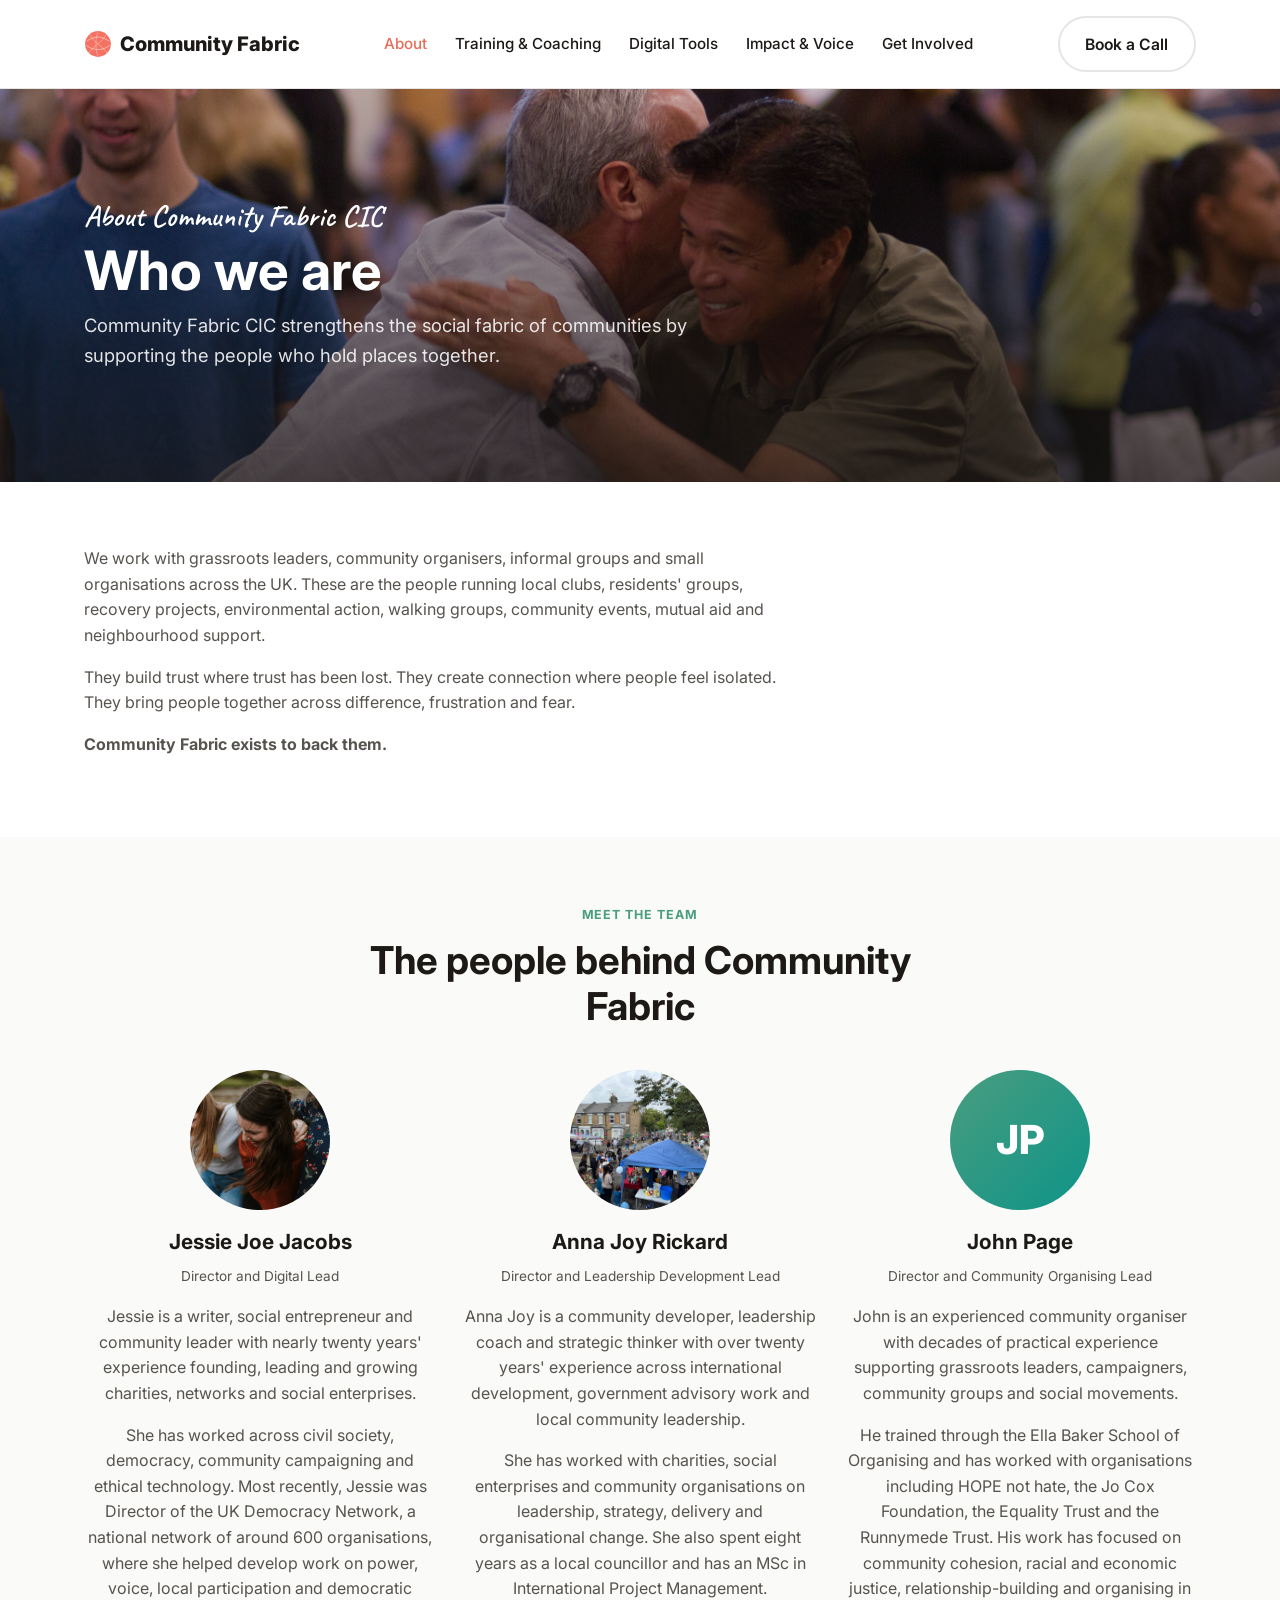
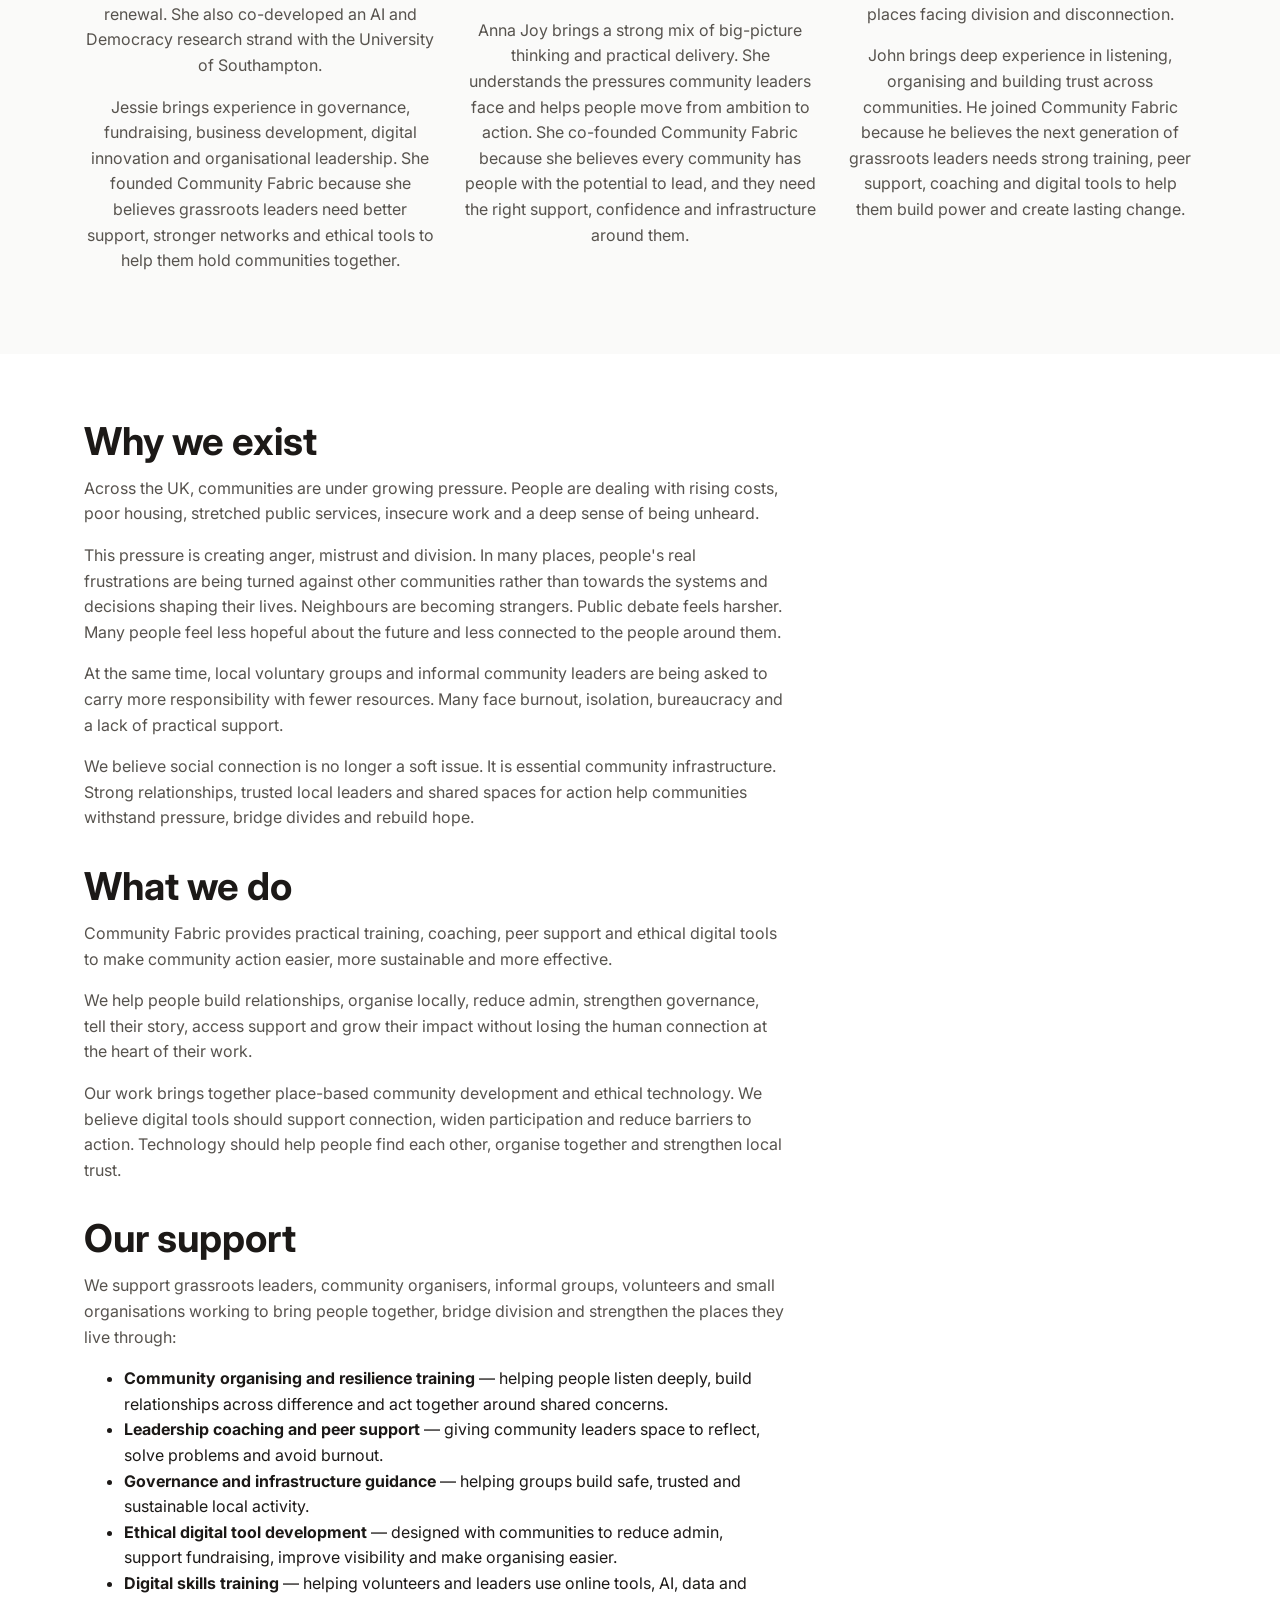
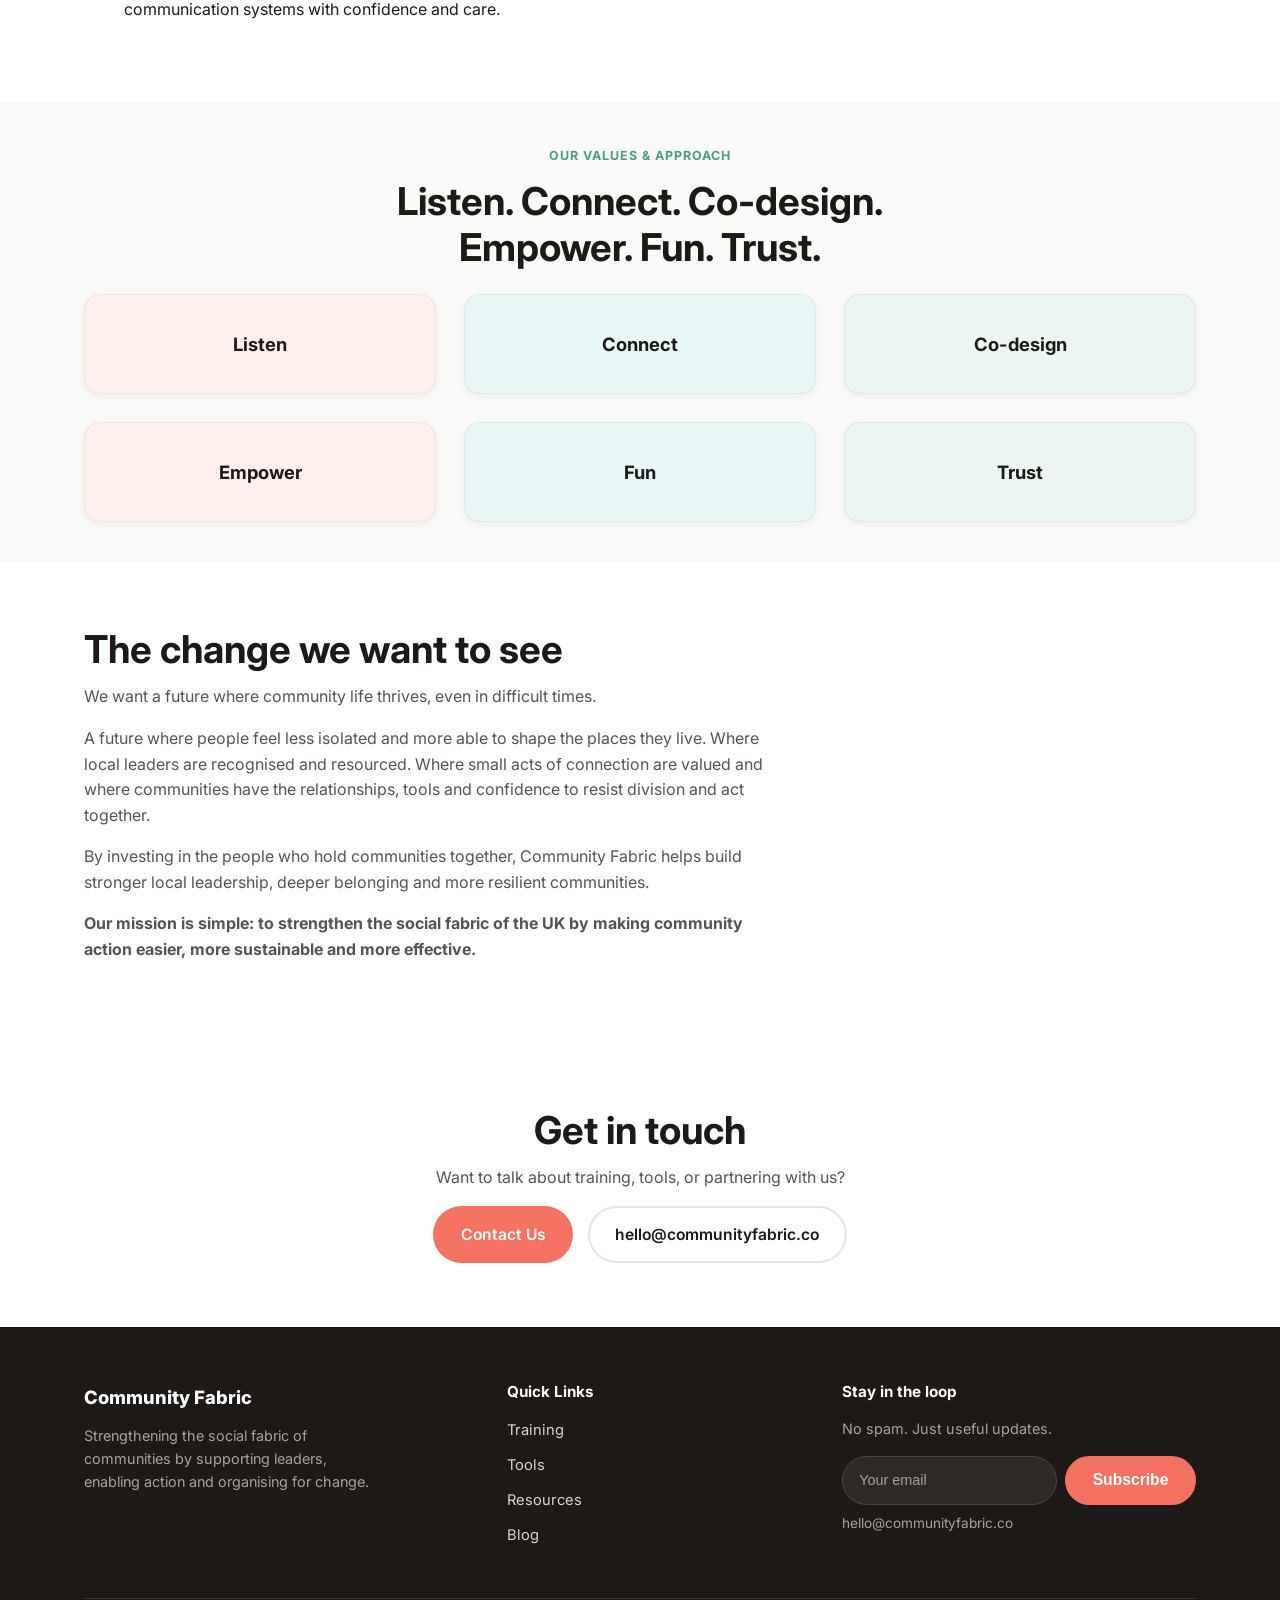
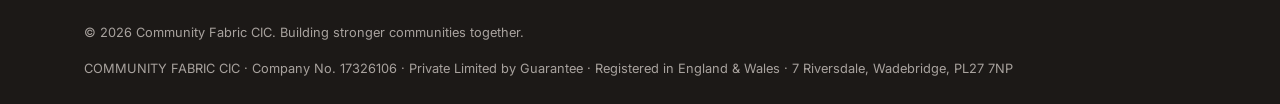
==== commit 6eeab93c: "Restore humanness: header photos on every page, handwritten accents, alignment fix - Bring back the " ====
--- a/about.html
+++ b/about.html
@@ -10,7 +10,7 @@
     <link rel="apple-touch-icon" href="apple-touch-icon.png">
     <link rel="manifest" href="site.webmanifest">
     <link rel="preconnect" href="https://fonts.googleapis.com">
-    <link href="https://fonts.googleapis.com/css2?family=Inter:wght@400;500;600;700;800&display=swap" rel="stylesheet">
+    <link href="https://fonts.googleapis.com/css2?family=Inter:wght@400;500;600;700;800&family=Caveat:wght@500;600;700&display=swap" rel="stylesheet">
     <link rel="stylesheet" href="styles.css">
 </head>
 <body>
@@ -40,9 +40,9 @@
     </div>
 </header>
 
-<section class="hero" style="padding-bottom:2rem;">
-    <div class="container">
-        <span class="eyebrow">About Community Fabric CIC</span>
+<section class="hero photo-header" style="background-image:url('hero1.jpg');">
+    <div class="container">
+        <span class="script-tag">About Community Fabric CIC</span>
         <h1 style="max-width:24ch;">Who we are</h1>
         <p class="subhead">Community Fabric CIC strengthens the social fabric of communities by supporting the people who hold places together.</p>
     </div>
--- a/styles.css
+++ b/styles.css
@@ -68,6 +68,37 @@
     margin-bottom: 0.75rem;
 }
 
+/* Handwritten accent (Caveat) — the "human" touch the old site had */
+.script-tag {
+    display: block;
+    font-family: 'Caveat', cursive;
+    font-size: 1.9rem;
+    font-weight: 600;
+    color: var(--coral-dark);
+    margin-bottom: 0.4rem;
+    line-height: 1;
+}
+
+/* "We are the Fabric" wordmark lockup — recreated crisp (no baked-in photo) */
+.fabric-lockup {
+    display: inline-flex;
+    align-items: center;
+    gap: 0.5rem;
+    line-height: 1;
+}
+.fabric-lockup .script-part {
+    font-family: 'Caveat', cursive;
+    font-weight: 600;
+    font-size: 1.5em;
+    color: var(--stone-900);
+}
+.fabric-lockup .bold-part {
+    font-family: var(--font-heading);
+    font-weight: 800;
+    color: var(--sage-dark);
+}
+.fabric-lockup .yarn-motif { width: 0.85em; height: 0.85em; }
+
 /* Buttons */
 .btn {
     display: inline-flex;
@@ -194,6 +225,30 @@
 @media (max-width: 900px) {
     .hero-grid { grid-template-columns: 1fr; }
     .hero-media { order: -1; }
+}
+
+/* Full-bleed photo header — used on inner pages for a more human, editorial feel */
+.photo-header {
+    position: relative;
+    min-height: 340px;
+    display: flex;
+    align-items: flex-end;
+    background-size: cover;
+    background-position: center;
+    overflow: hidden;
+}
+.photo-header::before {
+    content: '';
+    position: absolute;
+    inset: 0;
+    background: linear-gradient(180deg, rgba(28,25,23,0.15) 0%, rgba(28,25,23,0.72) 100%);
+}
+.photo-header .container { position: relative; width: 100%; padding-bottom: 2.5rem; padding-top: 2.5rem; }
+.photo-header .script-tag { color: #fff; }
+.photo-header h1 { color: #fff; margin-bottom: 0.5rem; }
+.photo-header .subhead { color: rgba(255,255,255,0.88); max-width: 56ch; }
+@media (max-width: 640px) {
+    .photo-header { min-height: 280px; }
 }
 
 /* Yarn motif (stand-in illustration until a real logo asset is supplied) */
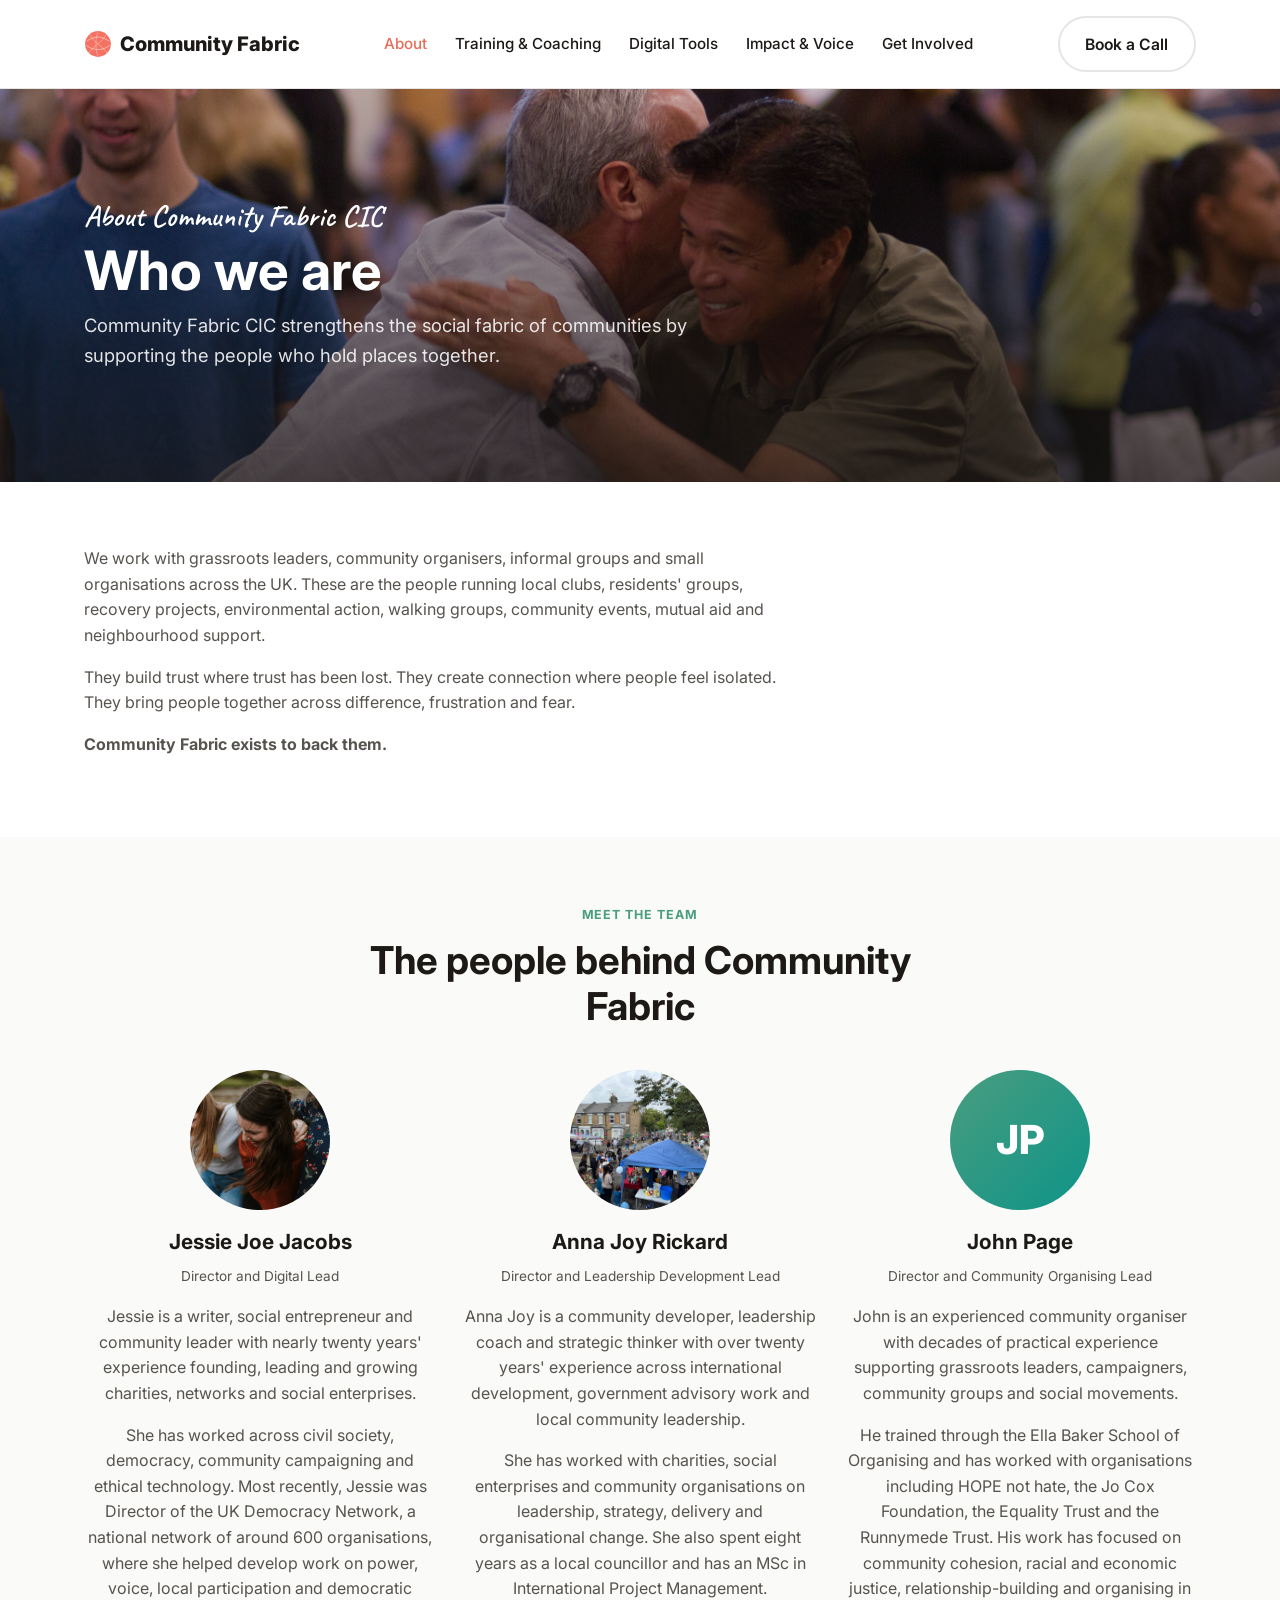
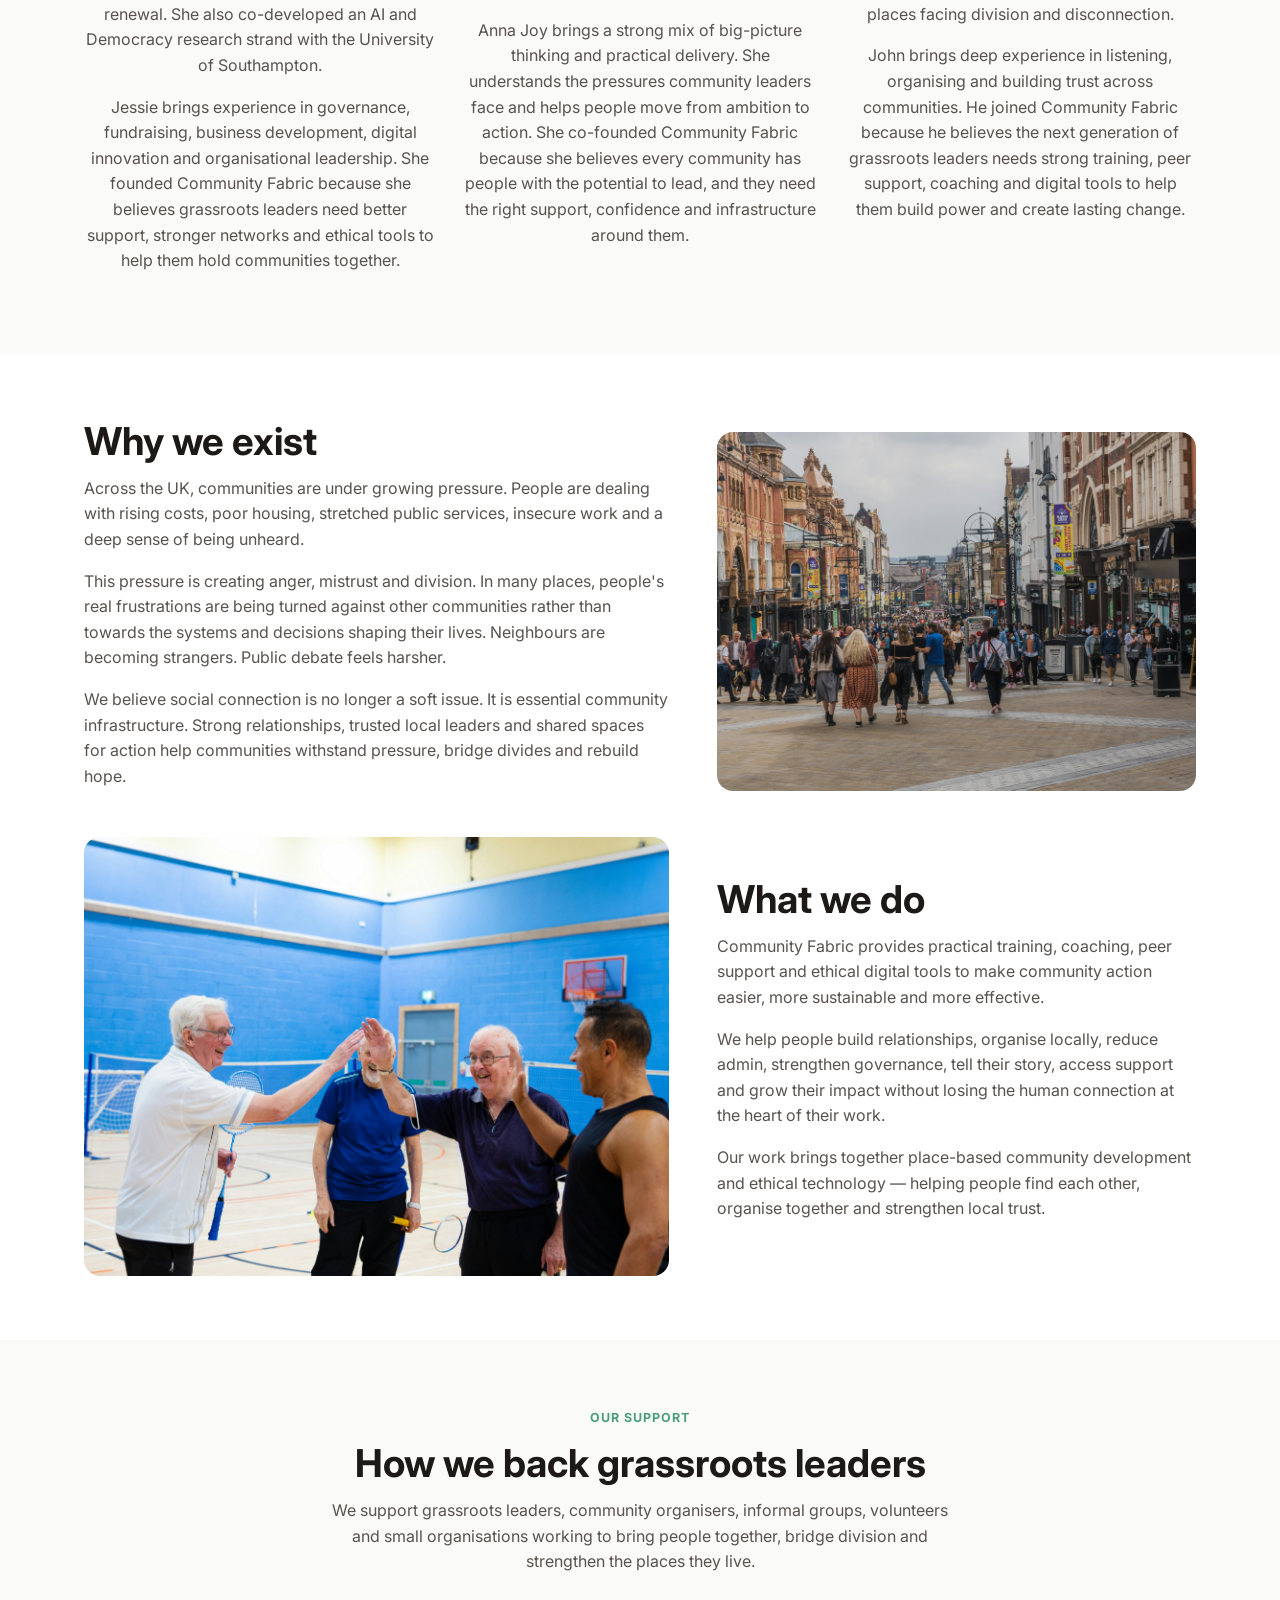
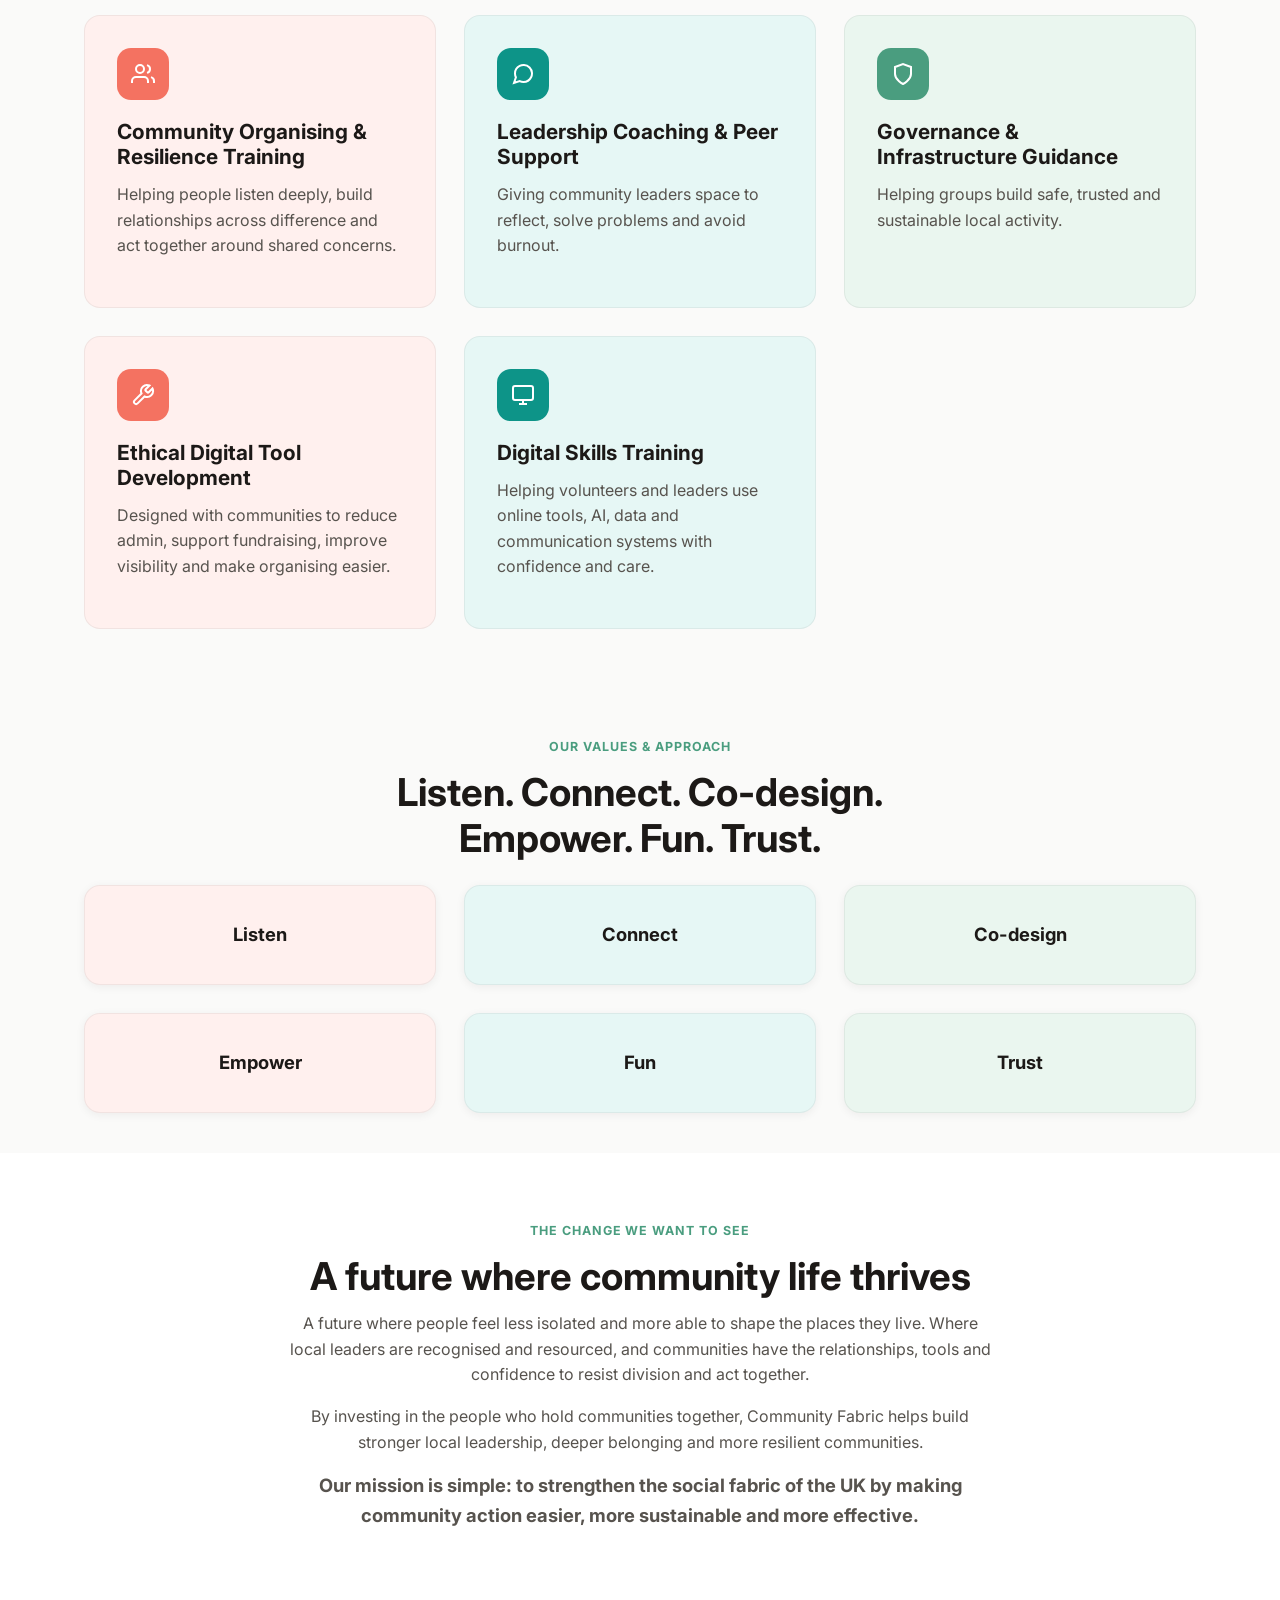
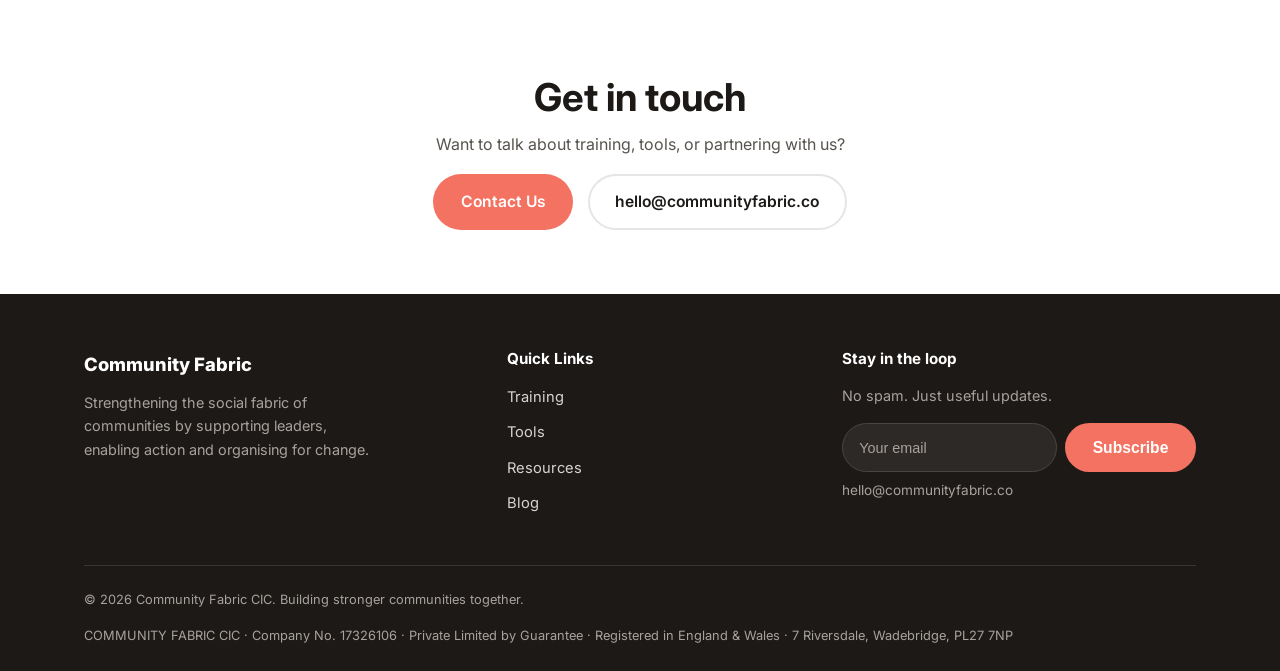
==== commit 4c9a7aa9: "Redesign About page middle section — was a wall of left-aligned text with a huge empty gap on the ri" ====
--- a/about.html
+++ b/about.html
@@ -95,27 +95,60 @@
 
 <section id="mission">
     <div class="container">
-        <div class="text-block">
-            <h2>Why we exist</h2>
-            <p>Across the UK, communities are under growing pressure. People are dealing with rising costs, poor housing, stretched public services, insecure work and a deep sense of being unheard.</p>
-            <p>This pressure is creating anger, mistrust and division. In many places, people's real frustrations are being turned against other communities rather than towards the systems and decisions shaping their lives. Neighbours are becoming strangers. Public debate feels harsher. Many people feel less hopeful about the future and less connected to the people around them.</p>
-            <p>At the same time, local voluntary groups and informal community leaders are being asked to carry more responsibility with fewer resources. Many face burnout, isolation, bureaucracy and a lack of practical support.</p>
-            <p>We believe social connection is no longer a soft issue. It is essential community infrastructure. Strong relationships, trusted local leaders and shared spaces for action help communities withstand pressure, bridge divides and rebuild hope.</p>
-
-            <h2 class="mt-2">What we do</h2>
-            <p>Community Fabric provides practical training, coaching, peer support and ethical digital tools to make community action easier, more sustainable and more effective.</p>
-            <p>We help people build relationships, organise locally, reduce admin, strengthen governance, tell their story, access support and grow their impact without losing the human connection at the heart of their work.</p>
-            <p>Our work brings together place-based community development and ethical technology. We believe digital tools should support connection, widen participation and reduce barriers to action. Technology should help people find each other, organise together and strengthen local trust.</p>
-
-            <h2 class="mt-2">Our support</h2>
-            <p>We support grassroots leaders, community organisers, informal groups, volunteers and small organisations working to bring people together, bridge division and strengthen the places they live through:</p>
-            <ul>
-                <li><strong>Community organising and resilience training</strong> — helping people listen deeply, build relationships across difference and act together around shared concerns.</li>
-                <li><strong>Leadership coaching and peer support</strong> — giving community leaders space to reflect, solve problems and avoid burnout.</li>
-                <li><strong>Governance and infrastructure guidance</strong> — helping groups build safe, trusted and sustainable local activity.</li>
-                <li><strong>Ethical digital tool development</strong> — designed with communities to reduce admin, support fundraising, improve visibility and make organising easier.</li>
-                <li><strong>Digital skills training</strong> — helping volunteers and leaders use online tools, AI, data and communication systems with confidence and care.</li>
-            </ul>
+        <div class="mission-grid">
+            <div>
+                <h2>Why we exist</h2>
+                <p>Across the UK, communities are under growing pressure. People are dealing with rising costs, poor housing, stretched public services, insecure work and a deep sense of being unheard.</p>
+                <p>This pressure is creating anger, mistrust and division. In many places, people's real frustrations are being turned against other communities rather than towards the systems and decisions shaping their lives. Neighbours are becoming strangers. Public debate feels harsher.</p>
+                <p>We believe social connection is no longer a soft issue. It is essential community infrastructure. Strong relationships, trusted local leaders and shared spaces for action help communities withstand pressure, bridge divides and rebuild hope.</p>
+            </div>
+            <div class="mission-media"><img src="comm4.jpg" alt="Community members working together"></div>
+        </div>
+        <div class="mission-grid mt-2">
+            <div class="mission-media"><img src="comm2.jpg" alt="A community project in action"></div>
+            <div>
+                <h2>What we do</h2>
+                <p>Community Fabric provides practical training, coaching, peer support and ethical digital tools to make community action easier, more sustainable and more effective.</p>
+                <p>We help people build relationships, organise locally, reduce admin, strengthen governance, tell their story, access support and grow their impact without losing the human connection at the heart of their work.</p>
+                <p>Our work brings together place-based community development and ethical technology — helping people find each other, organise together and strengthen local trust.</p>
+            </div>
+        </div>
+    </div>
+</section>
+
+<section class="bg-tint" id="support">
+    <div class="container">
+        <div class="section-head">
+            <span class="eyebrow">Our Support</span>
+            <h2>How we back grassroots leaders</h2>
+            <p>We support grassroots leaders, community organisers, informal groups, volunteers and small organisations working to bring people together, bridge division and strengthen the places they live.</p>
+        </div>
+        <div class="grid-3">
+            <div class="card">
+                <div class="icon-badge coral"><svg width="24" height="24" viewBox="0 0 24 24" fill="none" stroke="currentColor" stroke-width="2"><path d="M17 21v-2a4 4 0 0 0-4-4H5a4 4 0 0 0-4 4v2"/><circle cx="9" cy="7" r="4"/><path d="M23 21v-2a4 4 0 0 0-3-3.87"/><path d="M16 3.13a4 4 0 0 1 0 7.75"/></svg></div>
+                <h3>Community Organising &amp; Resilience Training</h3>
+                <p>Helping people listen deeply, build relationships across difference and act together around shared concerns.</p>
+            </div>
+            <div class="card">
+                <div class="icon-badge teal"><svg width="24" height="24" viewBox="0 0 24 24" fill="none" stroke="currentColor" stroke-width="2"><path d="M21 11.5a8.38 8.38 0 0 1-.9 3.8 8.5 8.5 0 0 1-7.6 4.7 8.38 8.38 0 0 1-3.8-.9L3 21l1.9-5.7a8.38 8.38 0 0 1-.9-3.8 8.5 8.5 0 0 1 4.7-7.6 8.38 8.38 0 0 1 3.8-.9h.5a8.48 8.48 0 0 1 8 8v.5z"/></svg></div>
+                <h3>Leadership Coaching &amp; Peer Support</h3>
+                <p>Giving community leaders space to reflect, solve problems and avoid burnout.</p>
+            </div>
+            <div class="card">
+                <div class="icon-badge sage"><svg width="24" height="24" viewBox="0 0 24 24" fill="none" stroke="currentColor" stroke-width="2"><path d="M12 22s8-4 8-10V5l-8-3-8 3v7c0 6 8 10 8 10z"/></svg></div>
+                <h3>Governance &amp; Infrastructure Guidance</h3>
+                <p>Helping groups build safe, trusted and sustainable local activity.</p>
+            </div>
+            <div class="card">
+                <div class="icon-badge coral"><svg width="24" height="24" viewBox="0 0 24 24" fill="none" stroke="currentColor" stroke-width="2"><path d="M14.7 6.3a1 1 0 0 0 0 1.4l1.6 1.6a1 1 0 0 0 1.4 0l3.77-3.77a6 6 0 0 1-7.94 7.94l-6.91 6.91a2.12 2.12 0 0 1-3-3l6.91-6.91a6 6 0 0 1 7.94-7.94l-3.76 3.76z"/></svg></div>
+                <h3>Ethical Digital Tool Development</h3>
+                <p>Designed with communities to reduce admin, support fundraising, improve visibility and make organising easier.</p>
+            </div>
+            <div class="card">
+                <div class="icon-badge teal"><svg width="24" height="24" viewBox="0 0 24 24" fill="none" stroke="currentColor" stroke-width="2"><rect x="2" y="3" width="20" height="14" rx="2"/><path d="M8 21h8M12 17v4"/></svg></div>
+                <h3>Digital Skills Training</h3>
+                <p>Helping volunteers and leaders use online tools, AI, data and communication systems with confidence and care.</p>
+            </div>
         </div>
     </div>
 </section>
@@ -156,14 +189,12 @@
 </section>
 
 <section id="change">
-    <div class="container">
-        <div class="text-block">
-            <h2>The change we want to see</h2>
-            <p>We want a future where community life thrives, even in difficult times.</p>
-            <p>A future where people feel less isolated and more able to shape the places they live. Where local leaders are recognised and resourced. Where small acts of connection are valued and where communities have the relationships, tools and confidence to resist division and act together.</p>
-            <p>By investing in the people who hold communities together, Community Fabric helps build stronger local leadership, deeper belonging and more resilient communities.</p>
-            <p><strong>Our mission is simple: to strengthen the social fabric of the UK by making community action easier, more sustainable and more effective.</strong></p>
-        </div>
+    <div class="container text-center" style="max-width:760px;">
+        <span class="eyebrow">The Change We Want to See</span>
+        <h2>A future where community life thrives</h2>
+        <p>A future where people feel less isolated and more able to shape the places they live. Where local leaders are recognised and resourced, and communities have the relationships, tools and confidence to resist division and act together.</p>
+        <p>By investing in the people who hold communities together, Community Fabric helps build stronger local leadership, deeper belonging and more resilient communities.</p>
+        <p style="font-size:1.15rem;"><strong>Our mission is simple: to strengthen the social fabric of the UK by making community action easier, more sustainable and more effective.</strong></p>
     </div>
 </section>
 
--- a/styles.css
+++ b/styles.css
@@ -227,6 +227,24 @@
     .hero-media { order: -1; }
 }
 
+/* Two-column narrative + photo (About page mission sections) */
+.mission-grid {
+    display: grid;
+    grid-template-columns: 1.1fr 0.9fr;
+    gap: 3rem;
+    align-items: center;
+}
+.mission-media {
+    border-radius: var(--radius);
+    overflow: hidden;
+    aspect-ratio: 4/3;
+}
+.mission-media img { width: 100%; height: 100%; object-fit: cover; }
+@media (max-width: 860px) {
+    .mission-grid { grid-template-columns: 1fr; }
+    .mission-grid .mission-media { order: -1; }
+}
+
 /* Full-bleed photo header — used on inner pages for a more human, editorial feel */
 .photo-header {
     position: relative;
@@ -247,6 +265,8 @@
 .photo-header .script-tag { color: #fff; }
 .photo-header h1 { color: #fff; margin-bottom: 0.5rem; }
 .photo-header .subhead { color: rgba(255,255,255,0.88); max-width: 56ch; }
+.photo-header .btn-secondary { background: rgba(255,255,255,0.12); color: #fff; border-color: rgba(255,255,255,0.5); }
+.photo-header .btn-secondary:hover { border-color: #fff; }
 @media (max-width: 640px) {
     .photo-header { min-height: 280px; }
 }
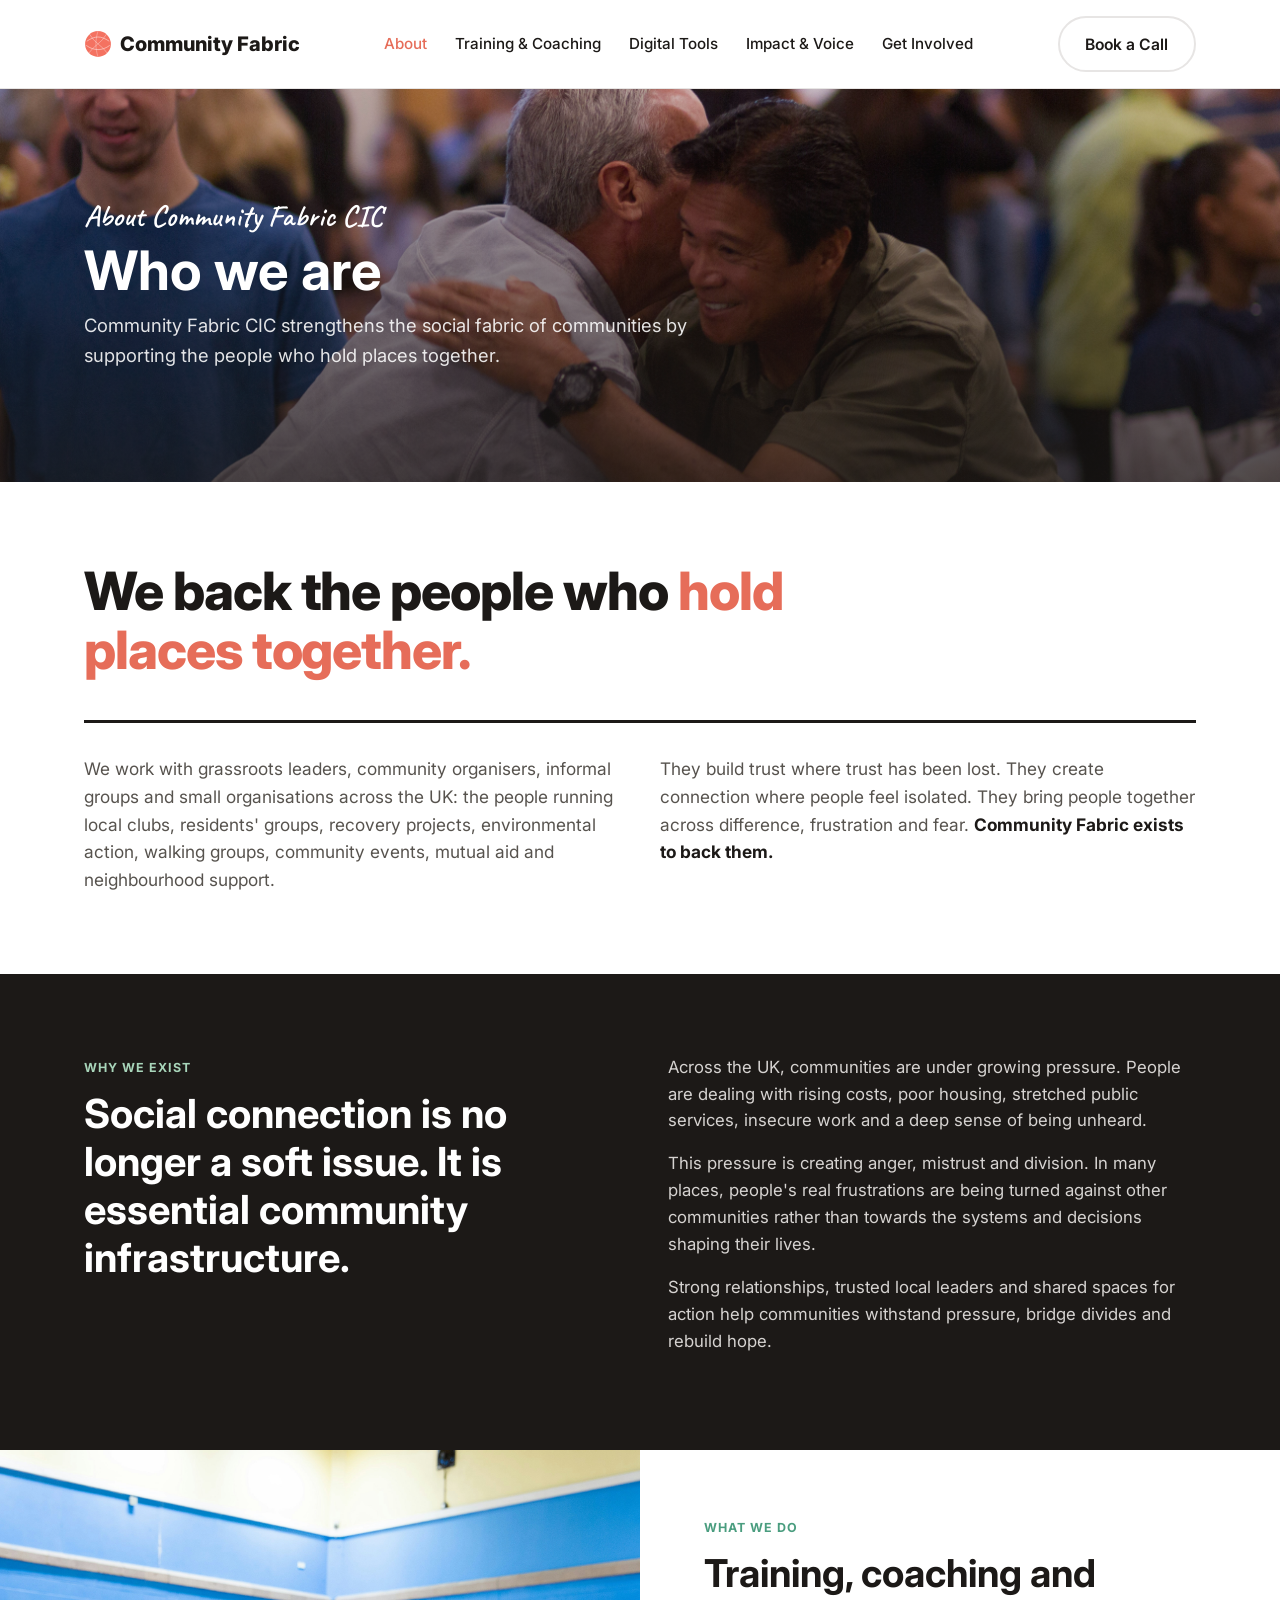
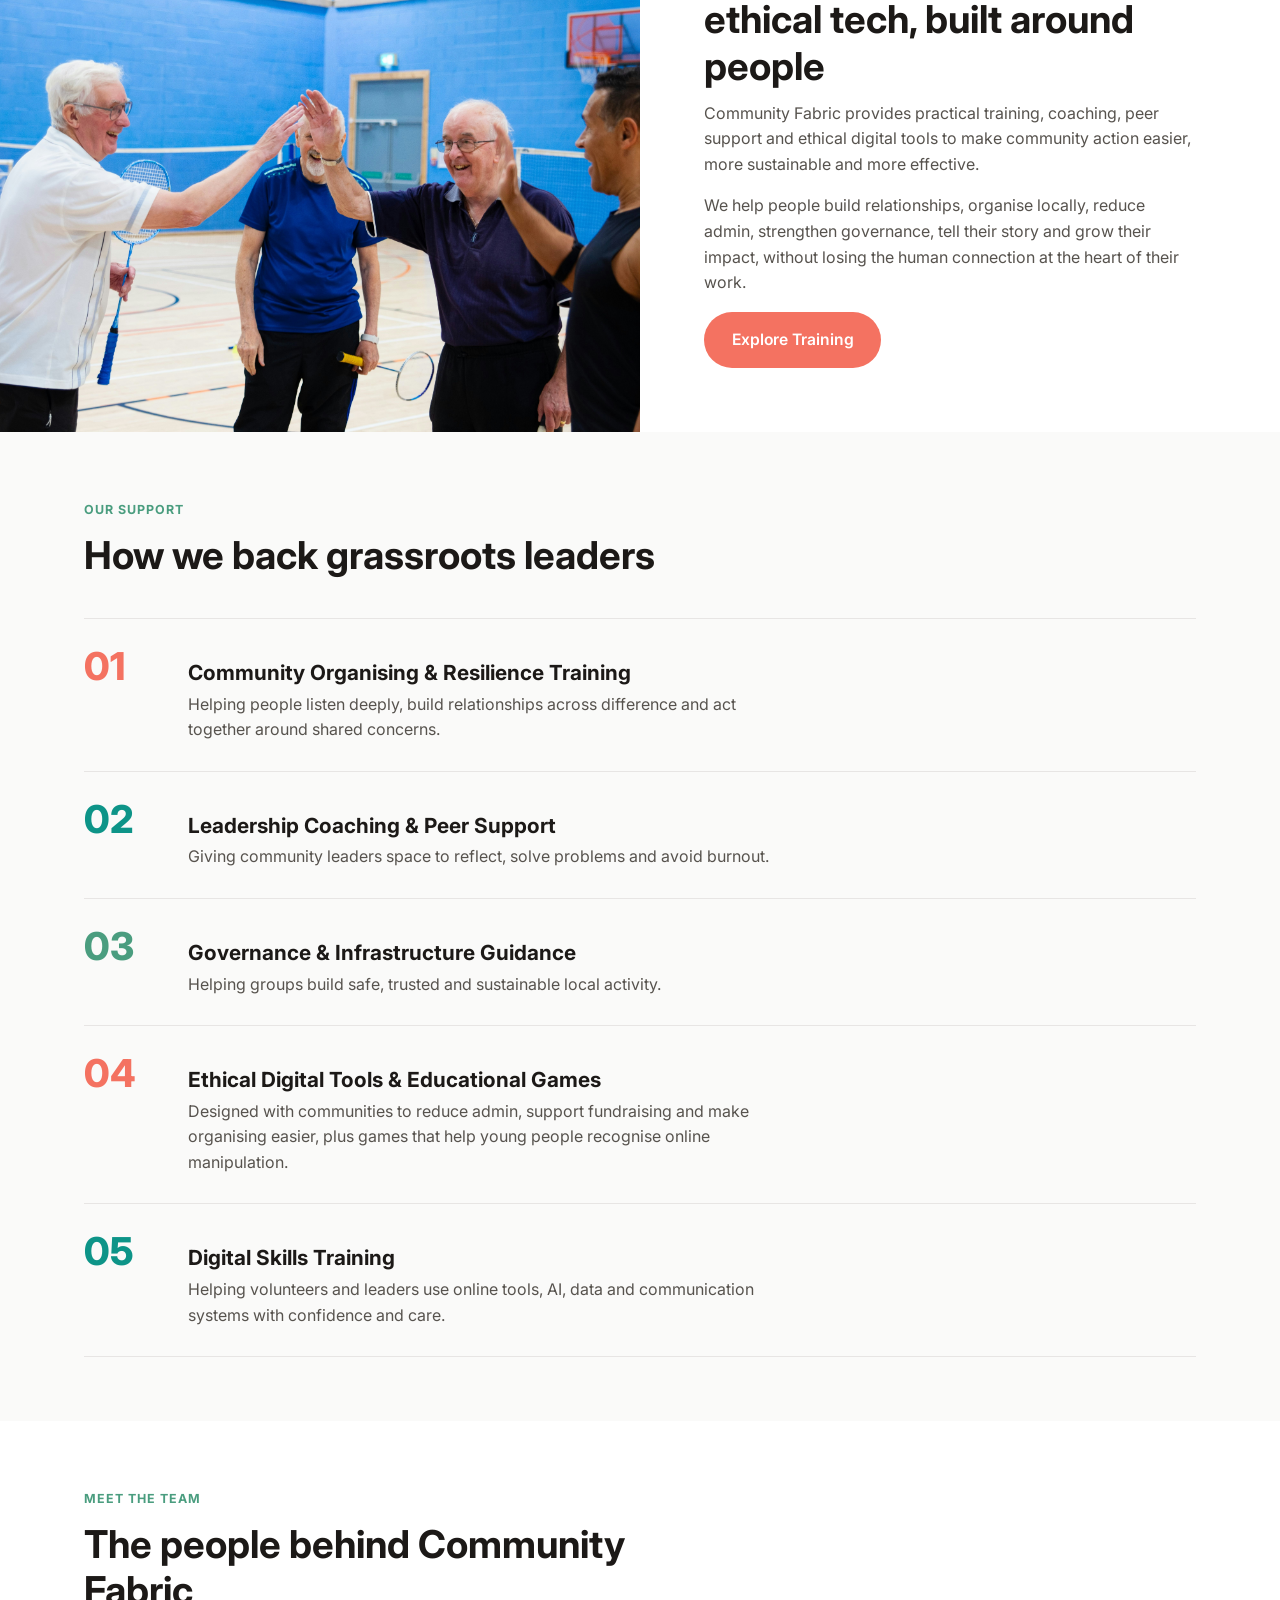
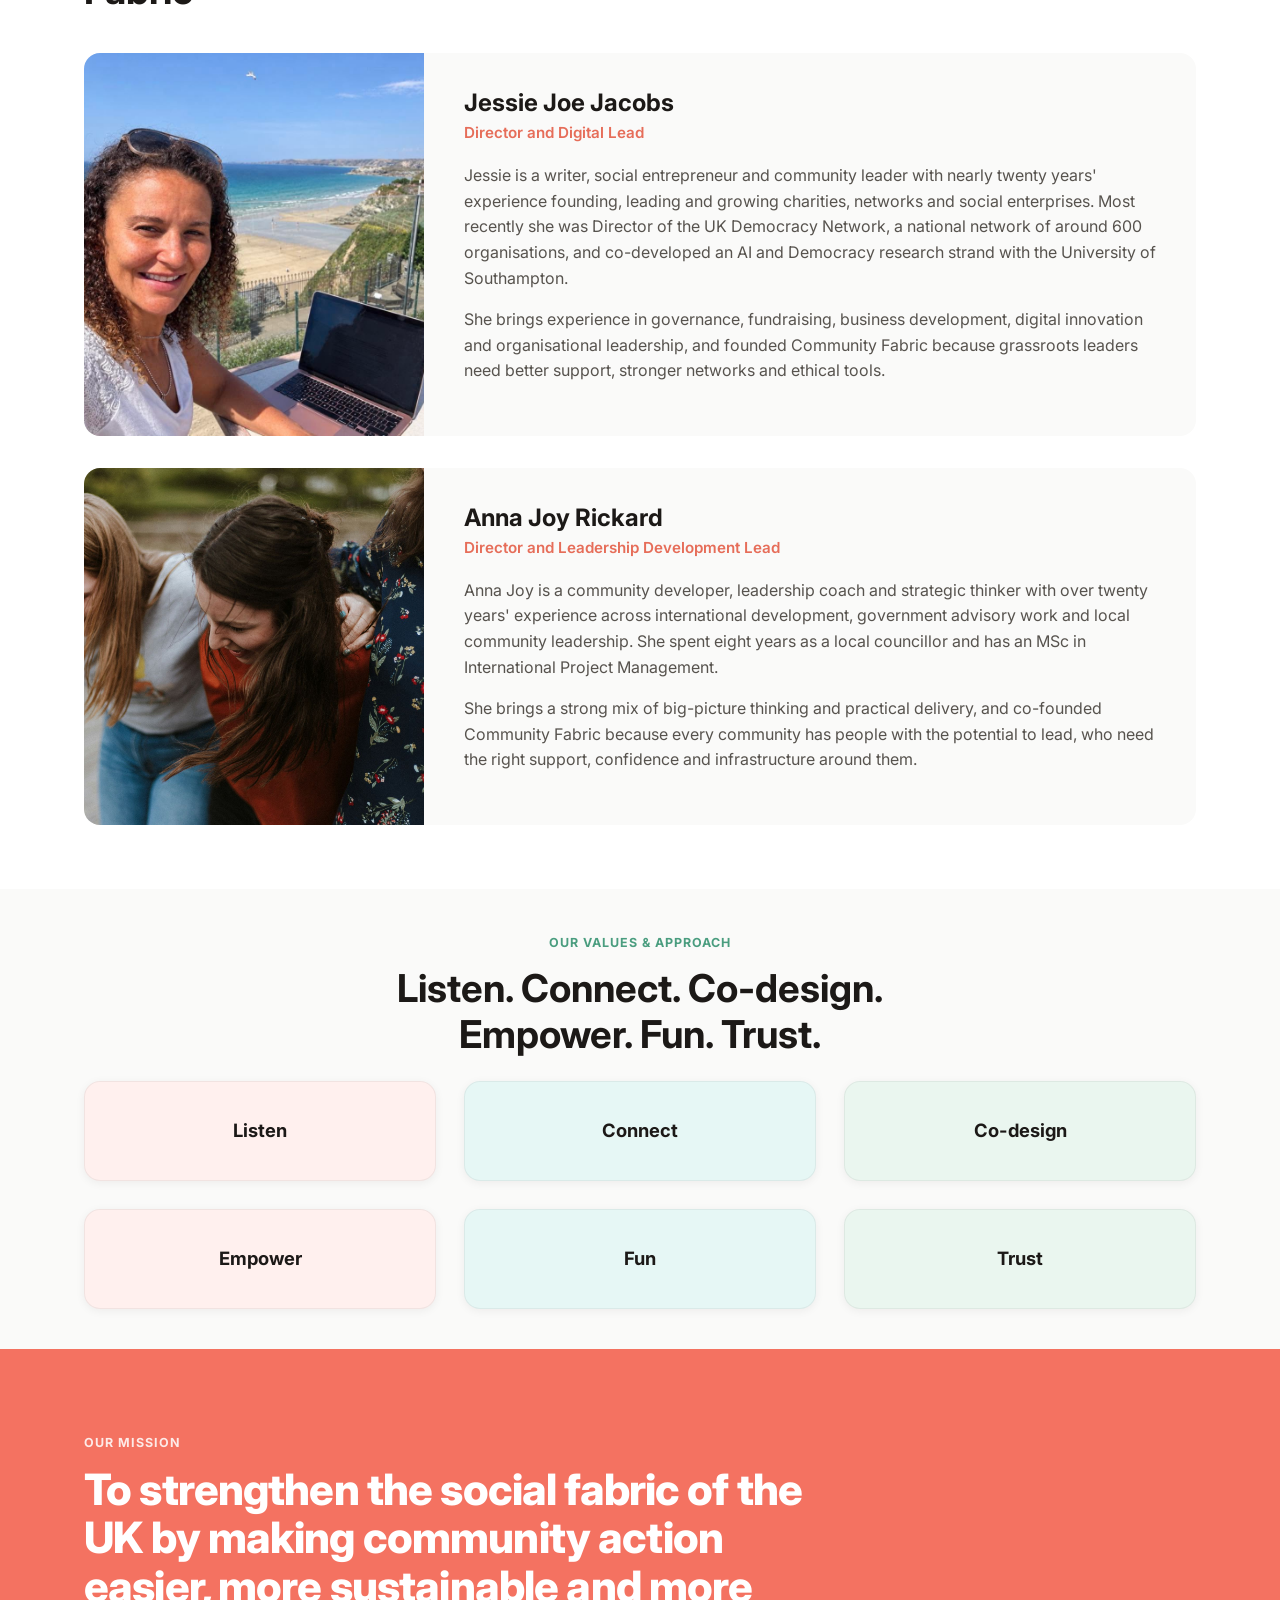
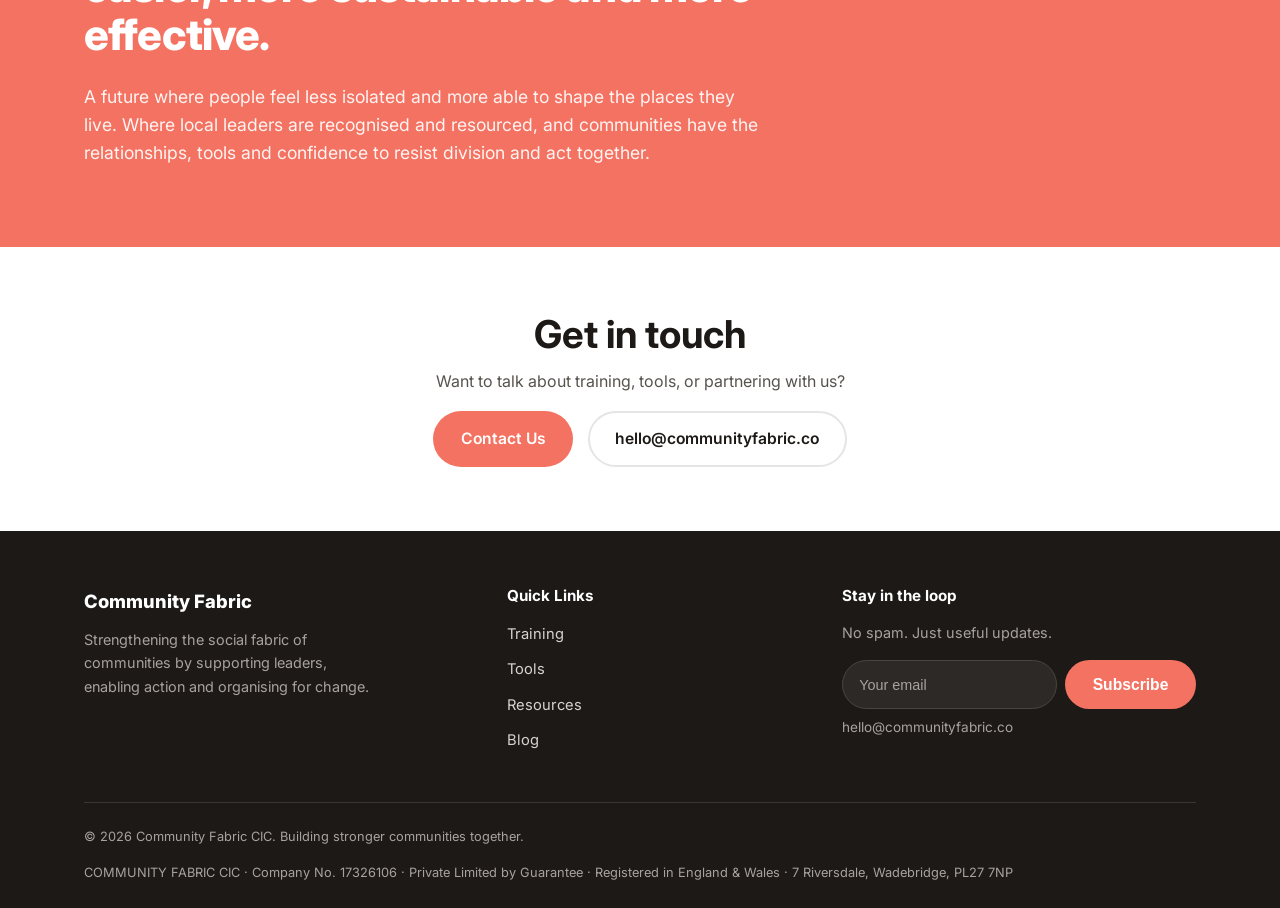
==== commit 21716f76: "Update Training, About and Digital Tools; add Guru Simulator - Training: drop course lengths and nam" ====
--- a/about.html
+++ b/about.html
@@ -12,6 +12,59 @@
     <link rel="preconnect" href="https://fonts.googleapis.com">
     <link href="https://fonts.googleapis.com/css2?family=Inter:wght@400;500;600;700;800&family=Caveat:wght@500;600;700&display=swap" rel="stylesheet">
     <link rel="stylesheet" href="styles.css">
+    <style>
+        .statement { font-size: clamp(1.9rem, 4.6vw, 3.3rem); font-weight: 800; line-height: 1.12; letter-spacing: -0.02em; color: var(--stone-900); max-width: 20ch; margin-bottom: 2.5rem; }
+        .statement .hl { color: var(--coral-dark); }
+        .about-intro { padding: 5rem 0 4rem; }
+        .intro-cols { display: grid; grid-template-columns: 1fr 1fr; gap: 2.5rem; border-top: 3px solid var(--stone-900); padding-top: 2rem; }
+        .intro-cols p { font-size: 1.08rem; }
+        .intro-cols strong { color: var(--stone-900); }
+
+        .band-dark { background: var(--stone-900); padding: 5rem 0; }
+        .band-dark h2 { color: #fff; font-size: clamp(1.7rem, 3.4vw, 2.5rem); }
+        .band-dark p { color: #d6d3d1; font-size: 1.05rem; }
+        .band-dark .eyebrow { color: var(--sage-green); }
+        .why-grid { display: grid; grid-template-columns: 1fr 1fr; gap: 3.5rem; align-items: start; }
+
+        .split-section { padding: 0; }
+        .split { display: grid; grid-template-columns: 1fr 1fr; min-height: 460px; }
+        .split-media img { width: 100%; height: 100%; object-fit: cover; }
+        .split-text { padding: 4rem max(1.5rem, calc((100vw - var(--container-width)) / 2 + 1.5rem)) 4rem 4rem; align-self: center; }
+
+        .pillars { list-style: none; margin: 0; padding: 0; border-top: 1px solid var(--stone-200); }
+        .pillars li { display: grid; grid-template-columns: 5rem 1fr; gap: 1.5rem; padding: 1.75rem 0; border-bottom: 1px solid var(--stone-200); align-items: baseline; }
+        .pillars h3 { margin-bottom: 0.35rem; }
+        .pillars p { margin: 0; max-width: 60ch; }
+        .pillar-num { font-size: 2.4rem; font-weight: 800; color: var(--coral); line-height: 1; }
+        .pillars li:nth-child(3n+2) .pillar-num { color: var(--teal); }
+        .pillars li:nth-child(3n) .pillar-num { color: var(--sage-dark); }
+
+        .team-list { display: grid; gap: 2rem; }
+        .team-row { display: grid; grid-template-columns: 340px 1fr; background: var(--stone-50); border-radius: var(--radius); overflow: hidden; }
+        .team-row-photo img { width: 100%; height: 100%; min-height: 280px; object-fit: cover; }
+        .team-row-body { padding: 2.25rem 2.5rem; }
+        .team-row-body h3 { font-size: 1.5rem; margin-bottom: 0.2rem; }
+        .team-role { color: var(--coral-dark); font-weight: 600; font-size: 0.95rem; margin-bottom: 1.1rem; }
+
+        .band-coral { background: var(--coral); padding: 5rem 0; }
+        .band-coral .eyebrow { color: #fff; opacity: 0.85; }
+        .band-coral .statement { color: #fff; max-width: 26ch; font-size: clamp(1.7rem, 3.8vw, 2.7rem); margin-bottom: 1.5rem; }
+        .band-sub { color: rgba(255,255,255,0.92); font-size: 1.1rem; max-width: 62ch; margin: 0; }
+
+        @media (max-width: 860px) {
+            .intro-cols, .why-grid, .split { grid-template-columns: 1fr; gap: 1.5rem; }
+            .split-media { height: 260px; }
+            .split-text { padding: 2.5rem 1.5rem; }
+            .team-row { grid-template-columns: 1fr; }
+            .team-row-photo img { min-height: 0; height: 240px; }
+            .team-row-body { padding: 1.75rem; }
+        }
+        @media (max-width: 640px) {
+            .about-intro, .band-dark, .band-coral { padding: 3.5rem 0; }
+            .pillars li { grid-template-columns: 3rem 1fr; gap: 1rem; }
+            .pillar-num { font-size: 1.7rem; }
+        }
+    </style>
 </head>
 <body>
 
@@ -48,107 +101,86 @@
     </div>
 </section>
 
-<section id="story">
-    <div class="container">
-        <div class="text-block">
-            <p>We work with grassroots leaders, community organisers, informal groups and small organisations across the UK. These are the people running local clubs, residents' groups, recovery projects, environmental action, walking groups, community events, mutual aid and neighbourhood support.</p>
-            <p>They build trust where trust has been lost. They create connection where people feel isolated. They bring people together across difference, frustration and fear.</p>
-            <p><strong>Community Fabric exists to back them.</strong></p>
-        </div>
-    </div>
-</section>
-
-<section class="bg-tint" id="team">
-    <div class="container">
-        <div class="section-head">
+<section class="about-intro" id="story">
+    <div class="container">
+        <p class="statement">We back the people who <span class="hl">hold places together.</span></p>
+        <div class="intro-cols">
+            <p>We work with grassroots leaders, community organisers, informal groups and small organisations across the UK: the people running local clubs, residents' groups, recovery projects, environmental action, walking groups, community events, mutual aid and neighbourhood support.</p>
+            <p>They build trust where trust has been lost. They create connection where people feel isolated. They bring people together across difference, frustration and fear. <strong>Community Fabric exists to back them.</strong></p>
+        </div>
+    </div>
+</section>
+
+<section class="band-dark" id="mission">
+    <div class="container">
+        <div class="why-grid">
+            <div>
+                <span class="eyebrow">Why we exist</span>
+                <h2>Social connection is no longer a soft issue. It is essential community infrastructure.</h2>
+            </div>
+            <div>
+                <p>Across the UK, communities are under growing pressure. People are dealing with rising costs, poor housing, stretched public services, insecure work and a deep sense of being unheard.</p>
+                <p>This pressure is creating anger, mistrust and division. In many places, people's real frustrations are being turned against other communities rather than towards the systems and decisions shaping their lives.</p>
+                <p>Strong relationships, trusted local leaders and shared spaces for action help communities withstand pressure, bridge divides and rebuild hope.</p>
+            </div>
+        </div>
+    </div>
+</section>
+
+<section class="split-section">
+    <div class="split">
+        <div class="split-media"><img src="comm2.jpg" alt="A community project in action"></div>
+        <div class="split-text">
+            <span class="eyebrow">What we do</span>
+            <h2>Training, coaching and ethical tech, built around people</h2>
+            <p>Community Fabric provides practical training, coaching, peer support and ethical digital tools to make community action easier, more sustainable and more effective.</p>
+            <p>We help people build relationships, organise locally, reduce admin, strengthen governance, tell their story and grow their impact, without losing the human connection at the heart of their work.</p>
+            <a href="training.html" class="btn btn-primary">Explore Training</a>
+        </div>
+    </div>
+</section>
+
+<section class="bg-tint" id="support">
+    <div class="container">
+        <div class="section-head left">
+            <span class="eyebrow">Our Support</span>
+            <h2>How we back grassroots leaders</h2>
+        </div>
+        <ol class="pillars">
+            <li><span class="pillar-num">01</span><div><h3>Community Organising &amp; Resilience Training</h3><p>Helping people listen deeply, build relationships across difference and act together around shared concerns.</p></div></li>
+            <li><span class="pillar-num">02</span><div><h3>Leadership Coaching &amp; Peer Support</h3><p>Giving community leaders space to reflect, solve problems and avoid burnout.</p></div></li>
+            <li><span class="pillar-num">03</span><div><h3>Governance &amp; Infrastructure Guidance</h3><p>Helping groups build safe, trusted and sustainable local activity.</p></div></li>
+            <li><span class="pillar-num">04</span><div><h3>Ethical Digital Tools &amp; Educational Games</h3><p>Designed with communities to reduce admin, support fundraising and make organising easier, plus games that help young people recognise online manipulation.</p></div></li>
+            <li><span class="pillar-num">05</span><div><h3>Digital Skills Training</h3><p>Helping volunteers and leaders use online tools, AI, data and communication systems with confidence and care.</p></div></li>
+        </ol>
+    </div>
+</section>
+
+<section id="team">
+    <div class="container">
+        <div class="section-head left">
             <span class="eyebrow">Meet the Team</span>
             <h2>The people behind Community Fabric</h2>
         </div>
-        <div class="grid-3">
-            <div class="team-card">
-                <div class="team-photo"><img src="jessie.jpeg" alt="Jessie Joe Jacobs"></div>
-                <h3>Jessie Joe Jacobs</h3>
-                <p class="small-note">Director and Digital Lead</p>
-                <p>Jessie is a writer, social entrepreneur and community leader with nearly twenty years' experience founding, leading and growing charities, networks and social enterprises.</p>
-                <p>She has worked across civil society, democracy, community campaigning and ethical technology. Most recently, Jessie was Director of the UK Democracy Network, a national network of around 600 organisations, where she helped develop work on power, voice, local participation and democratic renewal. She also co-developed an AI and Democracy research strand with the University of Southampton.</p>
-                <p>Jessie brings experience in governance, fundraising, business development, digital innovation and organisational leadership. She founded Community Fabric because she believes grassroots leaders need better support, stronger networks and ethical tools to help them hold communities together.</p>
-            </div>
-            <div class="team-card">
-                <div class="team-photo"><img src="annajoy1.jpeg" alt="Anna Joy Rickard"></div>
-                <h3>Anna Joy Rickard</h3>
-                <p class="small-note">Director and Leadership Development Lead</p>
-                <p>Anna Joy is a community developer, leadership coach and strategic thinker with over twenty years' experience across international development, government advisory work and local community leadership.</p>
-                <p>She has worked with charities, social enterprises and community organisations on leadership, strategy, delivery and organisational change. She also spent eight years as a local councillor and has an MSc in International Project Management.</p>
-                <p>Anna Joy brings a strong mix of big-picture thinking and practical delivery. She understands the pressures community leaders face and helps people move from ambition to action. She co-founded Community Fabric because she believes every community has people with the potential to lead, and they need the right support, confidence and infrastructure around them.</p>
-            </div>
-            <div class="team-card">
-                <div class="avatar-placeholder">JP</div>
-                <h3>John Page</h3>
-                <p class="small-note">Director and Community Organising Lead</p>
-                <p>John is an experienced community organiser with decades of practical experience supporting grassroots leaders, campaigners, community groups and social movements.</p>
-                <p>He trained through the Ella Baker School of Organising and has worked with organisations including HOPE not hate, the Jo Cox Foundation, the Equality Trust and the Runnymede Trust. His work has focused on community cohesion, racial and economic justice, relationship-building and organising in places facing division and disconnection.</p>
-                <p>John brings deep experience in listening, organising and building trust across communities. He joined Community Fabric because he believes the next generation of grassroots leaders needs strong training, peer support, coaching and digital tools to help them build power and create lasting change.</p>
-            </div>
-        </div>
-    </div>
-</section>
-
-<section id="mission">
-    <div class="container">
-        <div class="mission-grid">
-            <div>
-                <h2>Why we exist</h2>
-                <p>Across the UK, communities are under growing pressure. People are dealing with rising costs, poor housing, stretched public services, insecure work and a deep sense of being unheard.</p>
-                <p>This pressure is creating anger, mistrust and division. In many places, people's real frustrations are being turned against other communities rather than towards the systems and decisions shaping their lives. Neighbours are becoming strangers. Public debate feels harsher.</p>
-                <p>We believe social connection is no longer a soft issue. It is essential community infrastructure. Strong relationships, trusted local leaders and shared spaces for action help communities withstand pressure, bridge divides and rebuild hope.</p>
-            </div>
-            <div class="mission-media"><img src="comm4.jpg" alt="Community members working together"></div>
-        </div>
-        <div class="mission-grid mt-2">
-            <div class="mission-media"><img src="comm2.jpg" alt="A community project in action"></div>
-            <div>
-                <h2>What we do</h2>
-                <p>Community Fabric provides practical training, coaching, peer support and ethical digital tools to make community action easier, more sustainable and more effective.</p>
-                <p>We help people build relationships, organise locally, reduce admin, strengthen governance, tell their story, access support and grow their impact without losing the human connection at the heart of their work.</p>
-                <p>Our work brings together place-based community development and ethical technology — helping people find each other, organise together and strengthen local trust.</p>
-            </div>
-        </div>
-    </div>
-</section>
-
-<section class="bg-tint" id="support">
-    <div class="container">
-        <div class="section-head">
-            <span class="eyebrow">Our Support</span>
-            <h2>How we back grassroots leaders</h2>
-            <p>We support grassroots leaders, community organisers, informal groups, volunteers and small organisations working to bring people together, bridge division and strengthen the places they live.</p>
-        </div>
-        <div class="grid-3">
-            <div class="card">
-                <div class="icon-badge coral"><svg width="24" height="24" viewBox="0 0 24 24" fill="none" stroke="currentColor" stroke-width="2"><path d="M17 21v-2a4 4 0 0 0-4-4H5a4 4 0 0 0-4 4v2"/><circle cx="9" cy="7" r="4"/><path d="M23 21v-2a4 4 0 0 0-3-3.87"/><path d="M16 3.13a4 4 0 0 1 0 7.75"/></svg></div>
-                <h3>Community Organising &amp; Resilience Training</h3>
-                <p>Helping people listen deeply, build relationships across difference and act together around shared concerns.</p>
-            </div>
-            <div class="card">
-                <div class="icon-badge teal"><svg width="24" height="24" viewBox="0 0 24 24" fill="none" stroke="currentColor" stroke-width="2"><path d="M21 11.5a8.38 8.38 0 0 1-.9 3.8 8.5 8.5 0 0 1-7.6 4.7 8.38 8.38 0 0 1-3.8-.9L3 21l1.9-5.7a8.38 8.38 0 0 1-.9-3.8 8.5 8.5 0 0 1 4.7-7.6 8.38 8.38 0 0 1 3.8-.9h.5a8.48 8.48 0 0 1 8 8v.5z"/></svg></div>
-                <h3>Leadership Coaching &amp; Peer Support</h3>
-                <p>Giving community leaders space to reflect, solve problems and avoid burnout.</p>
-            </div>
-            <div class="card">
-                <div class="icon-badge sage"><svg width="24" height="24" viewBox="0 0 24 24" fill="none" stroke="currentColor" stroke-width="2"><path d="M12 22s8-4 8-10V5l-8-3-8 3v7c0 6 8 10 8 10z"/></svg></div>
-                <h3>Governance &amp; Infrastructure Guidance</h3>
-                <p>Helping groups build safe, trusted and sustainable local activity.</p>
-            </div>
-            <div class="card">
-                <div class="icon-badge coral"><svg width="24" height="24" viewBox="0 0 24 24" fill="none" stroke="currentColor" stroke-width="2"><path d="M14.7 6.3a1 1 0 0 0 0 1.4l1.6 1.6a1 1 0 0 0 1.4 0l3.77-3.77a6 6 0 0 1-7.94 7.94l-6.91 6.91a2.12 2.12 0 0 1-3-3l6.91-6.91a6 6 0 0 1 7.94-7.94l-3.76 3.76z"/></svg></div>
-                <h3>Ethical Digital Tool Development</h3>
-                <p>Designed with communities to reduce admin, support fundraising, improve visibility and make organising easier.</p>
-            </div>
-            <div class="card">
-                <div class="icon-badge teal"><svg width="24" height="24" viewBox="0 0 24 24" fill="none" stroke="currentColor" stroke-width="2"><rect x="2" y="3" width="20" height="14" rx="2"/><path d="M8 21h8M12 17v4"/></svg></div>
-                <h3>Digital Skills Training</h3>
-                <p>Helping volunteers and leaders use online tools, AI, data and communication systems with confidence and care.</p>
-            </div>
+        <div class="team-list">
+            <article class="team-row">
+                <div class="team-row-photo"><img src="j1.jpg" alt="Jessie Joe Jacobs" style="object-position:20% 40%;"></div>
+                <div class="team-row-body">
+                    <h3>Jessie Joe Jacobs</h3>
+                    <p class="team-role">Director and Digital Lead</p>
+                    <p>Jessie is a writer, social entrepreneur and community leader with nearly twenty years' experience founding, leading and growing charities, networks and social enterprises. Most recently she was Director of the UK Democracy Network, a national network of around 600 organisations, and co-developed an AI and Democracy research strand with the University of Southampton.</p>
+                    <p>She brings experience in governance, fundraising, business development, digital innovation and organisational leadership, and founded Community Fabric because grassroots leaders need better support, stronger networks and ethical tools.</p>
+                </div>
+            </article>
+            <article class="team-row">
+                <div class="team-row-photo"><img src="jessie.jpeg" alt="Anna Joy Rickard"></div>
+                <div class="team-row-body">
+                    <h3>Anna Joy Rickard</h3>
+                    <p class="team-role">Director and Leadership Development Lead</p>
+                    <p>Anna Joy is a community developer, leadership coach and strategic thinker with over twenty years' experience across international development, government advisory work and local community leadership. She spent eight years as a local councillor and has an MSc in International Project Management.</p>
+                    <p>She brings a strong mix of big-picture thinking and practical delivery, and co-founded Community Fabric because every community has people with the potential to lead, who need the right support, confidence and infrastructure around them.</p>
+                </div>
+            </article>
         </div>
     </div>
 </section>
@@ -188,13 +220,11 @@
     </div>
 </section>
 
-<section id="change">
-    <div class="container text-center" style="max-width:760px;">
-        <span class="eyebrow">The Change We Want to See</span>
-        <h2>A future where community life thrives</h2>
-        <p>A future where people feel less isolated and more able to shape the places they live. Where local leaders are recognised and resourced, and communities have the relationships, tools and confidence to resist division and act together.</p>
-        <p>By investing in the people who hold communities together, Community Fabric helps build stronger local leadership, deeper belonging and more resilient communities.</p>
-        <p style="font-size:1.15rem;"><strong>Our mission is simple: to strengthen the social fabric of the UK by making community action easier, more sustainable and more effective.</strong></p>
+<section class="band-coral" id="change">
+    <div class="container">
+        <span class="eyebrow">Our mission</span>
+        <p class="statement">To strengthen the social fabric of the UK by making community action easier, more sustainable and more effective.</p>
+        <p class="band-sub">A future where people feel less isolated and more able to shape the places they live. Where local leaders are recognised and resourced, and communities have the relationships, tools and confidence to resist division and act together.</p>
     </div>
 </section>
 
--- a/styles.css
+++ b/styles.css
@@ -269,6 +269,30 @@
 .photo-header .btn-secondary:hover { border-color: #fff; }
 @media (max-width: 640px) {
     .photo-header { min-height: 280px; }
+}
+
+/* Home hero has enough text (2 paragraphs + 3 buttons) that on narrow
+   screens the tall box forces background-size:cover to crop the photo
+   down to a sliver. Below 640px, drop the overlay and show the photo as
+   a normal block above plain text instead. Kept to Home only — every
+   other page (including Training) stays full-bleed like the rest. */
+.mobile-hero-img { display: none; }
+@media (max-width: 640px) {
+    .hero-stack-mobile.photo-header { background-image: none !important; min-height: auto !important; align-items: stretch; padding: 0; }
+    .hero-stack-mobile.photo-header::before { display: none; }
+    .hero-stack-mobile .container { padding-top: 1.5rem; }
+    .hero-stack-mobile .script-tag { color: var(--coral-dark); }
+    .hero-stack-mobile h1 { color: var(--stone-900); }
+    .hero-stack-mobile .subhead { color: var(--stone-600); }
+    .hero-stack-mobile.photo-header .btn-secondary { background: transparent; color: var(--stone-900); border-color: var(--stone-200); }
+    .hero-stack-mobile.photo-header .btn-secondary:hover { border-color: var(--stone-900); }
+    .mobile-hero-img { display: block; width: 100%; height: 200px; object-fit: cover; border-radius: var(--radius); margin-bottom: 1.5rem; }
+}
+
+/* Training's photo crops tightly on narrow screens too — bias left so the
+   coach stays in frame instead of showing an empty middle strip. */
+@media (max-width: 640px) {
+    .training-hero-photo { background-position: 20% 15% !important; }
 }
 
 /* Yarn motif (stand-in illustration until a real logo asset is supplied) */
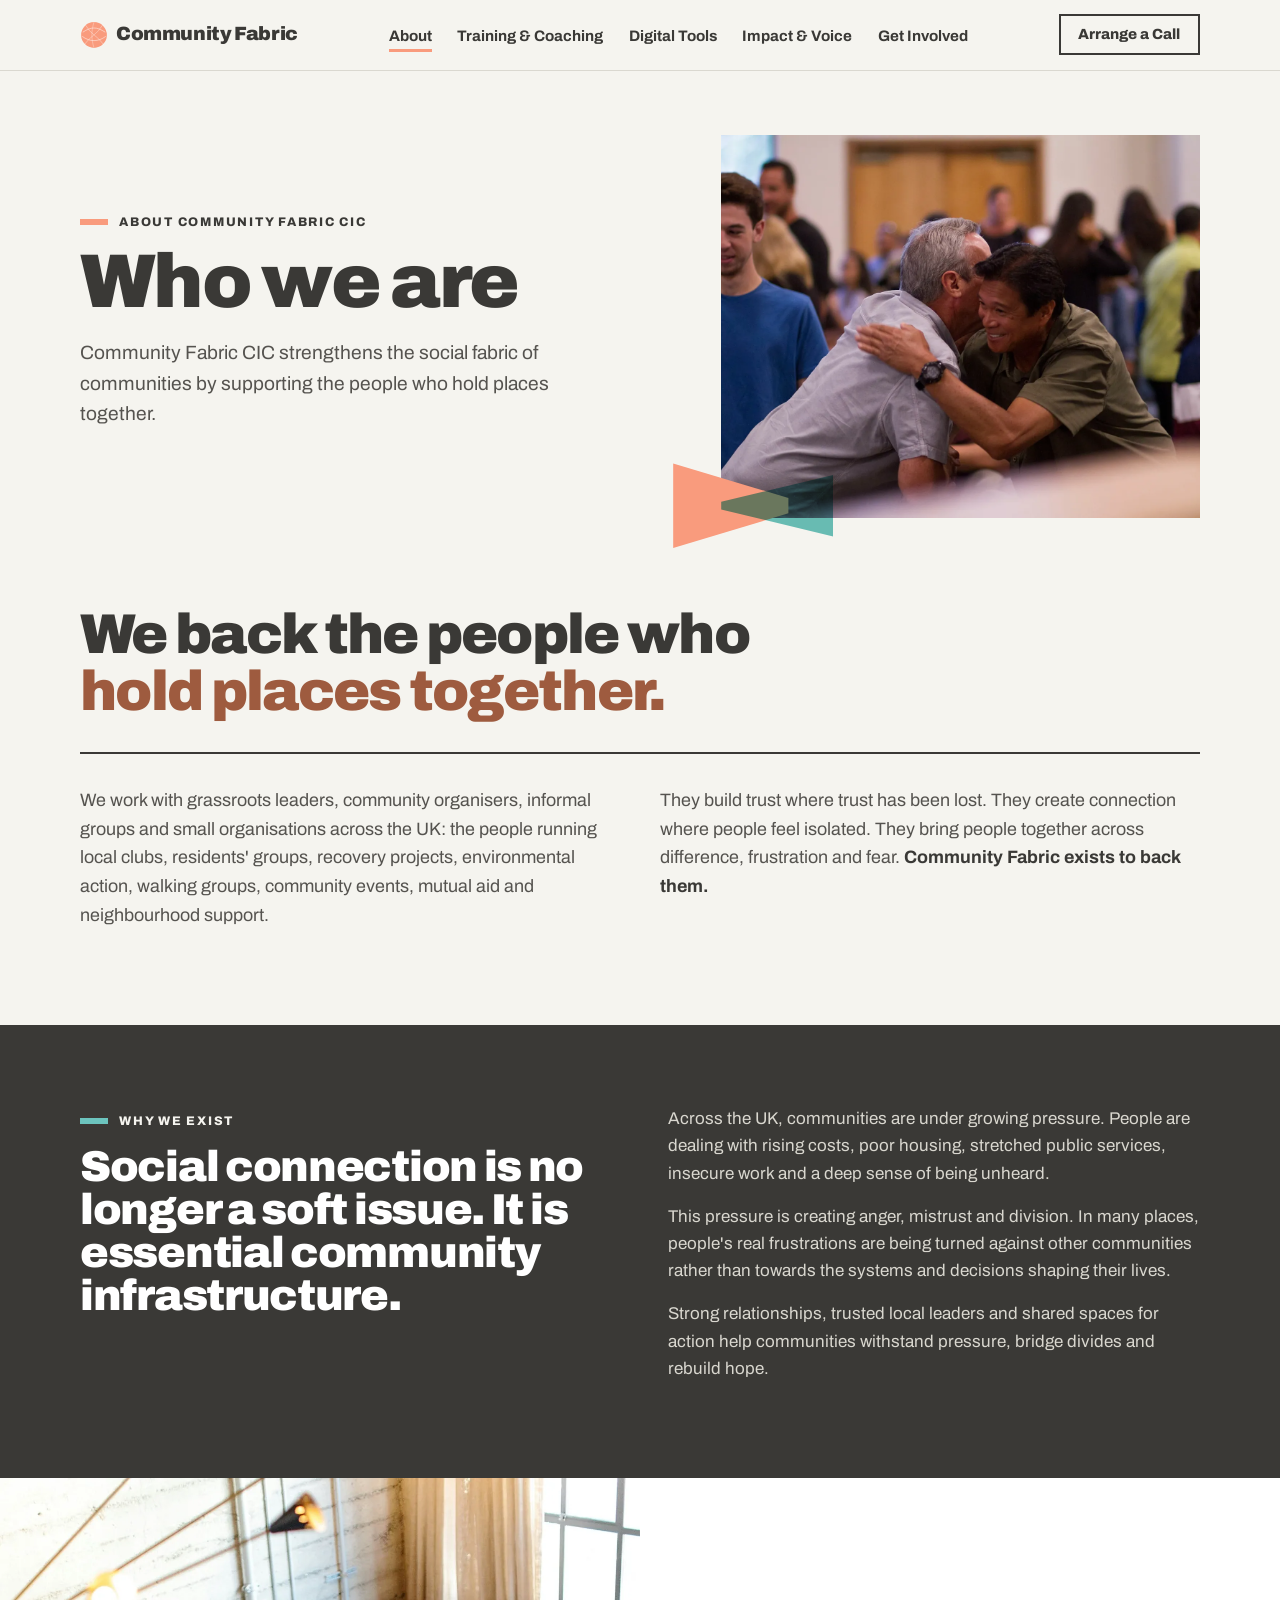
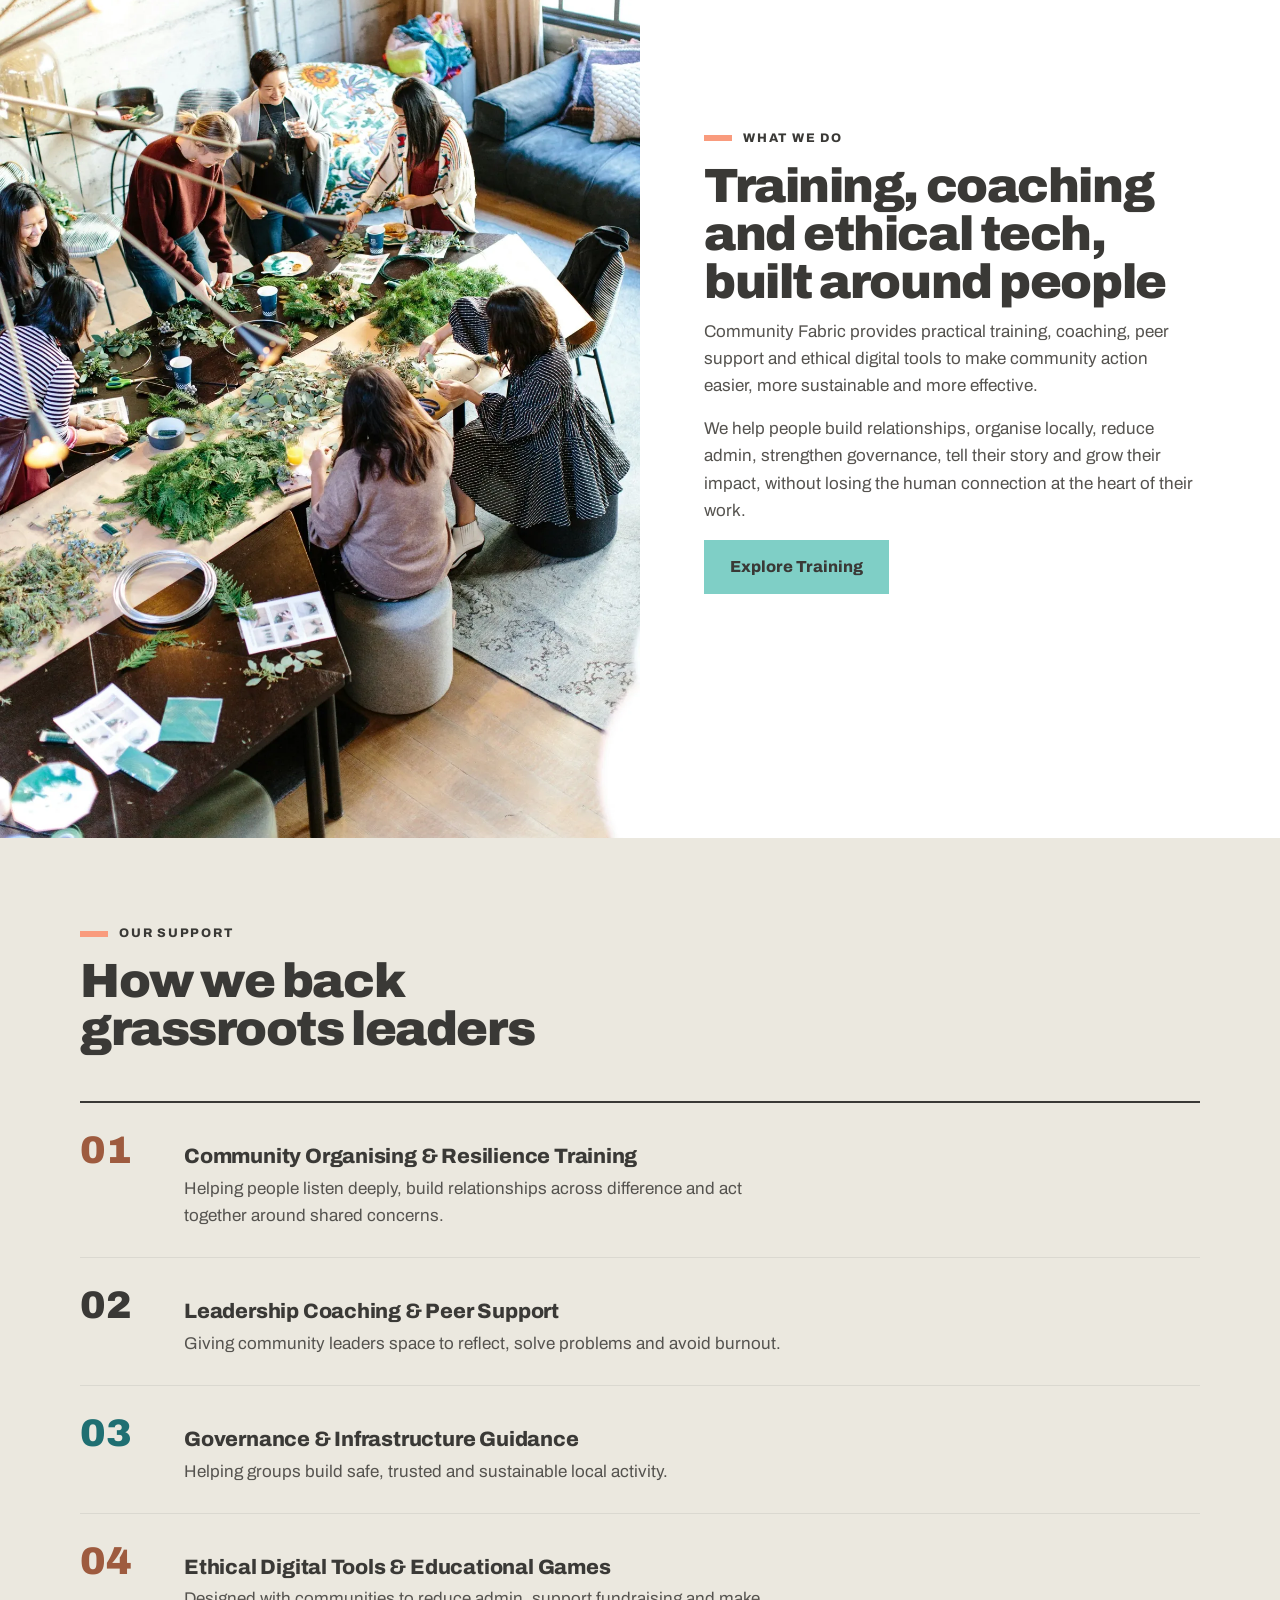
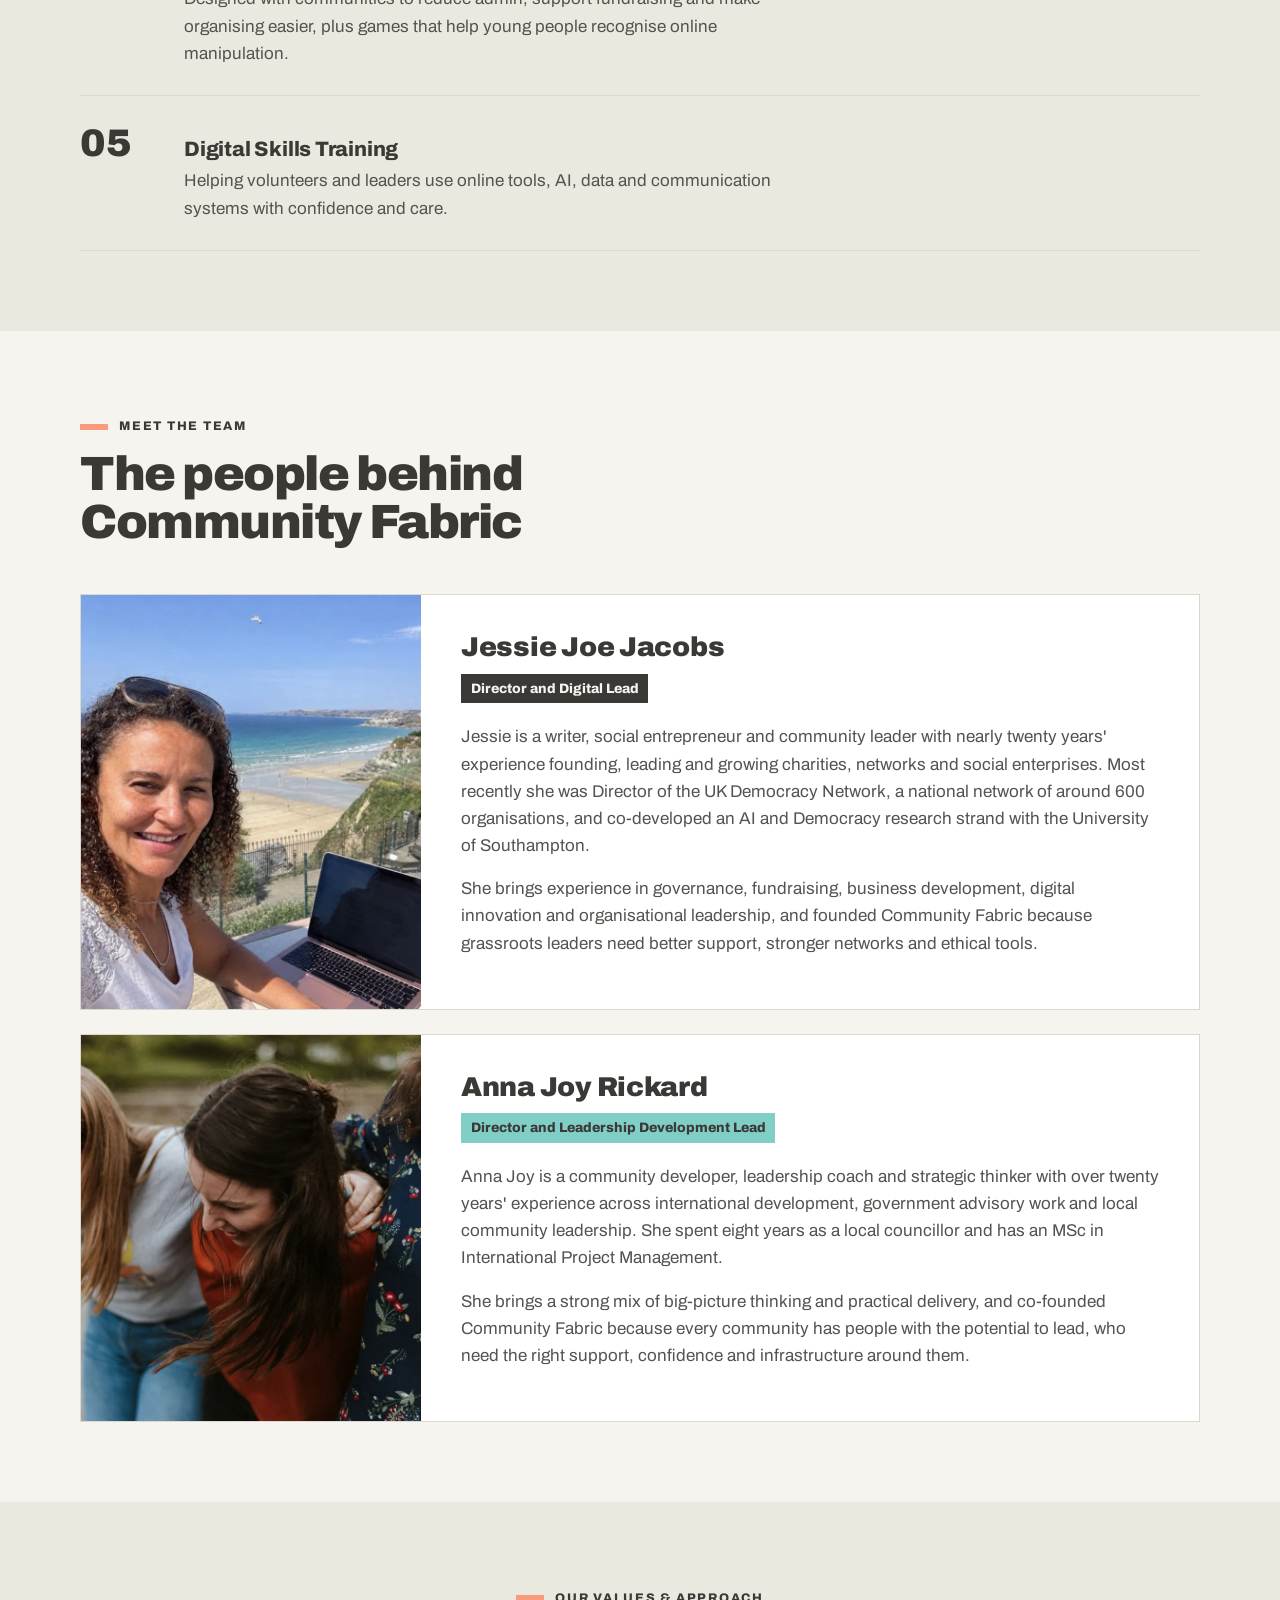
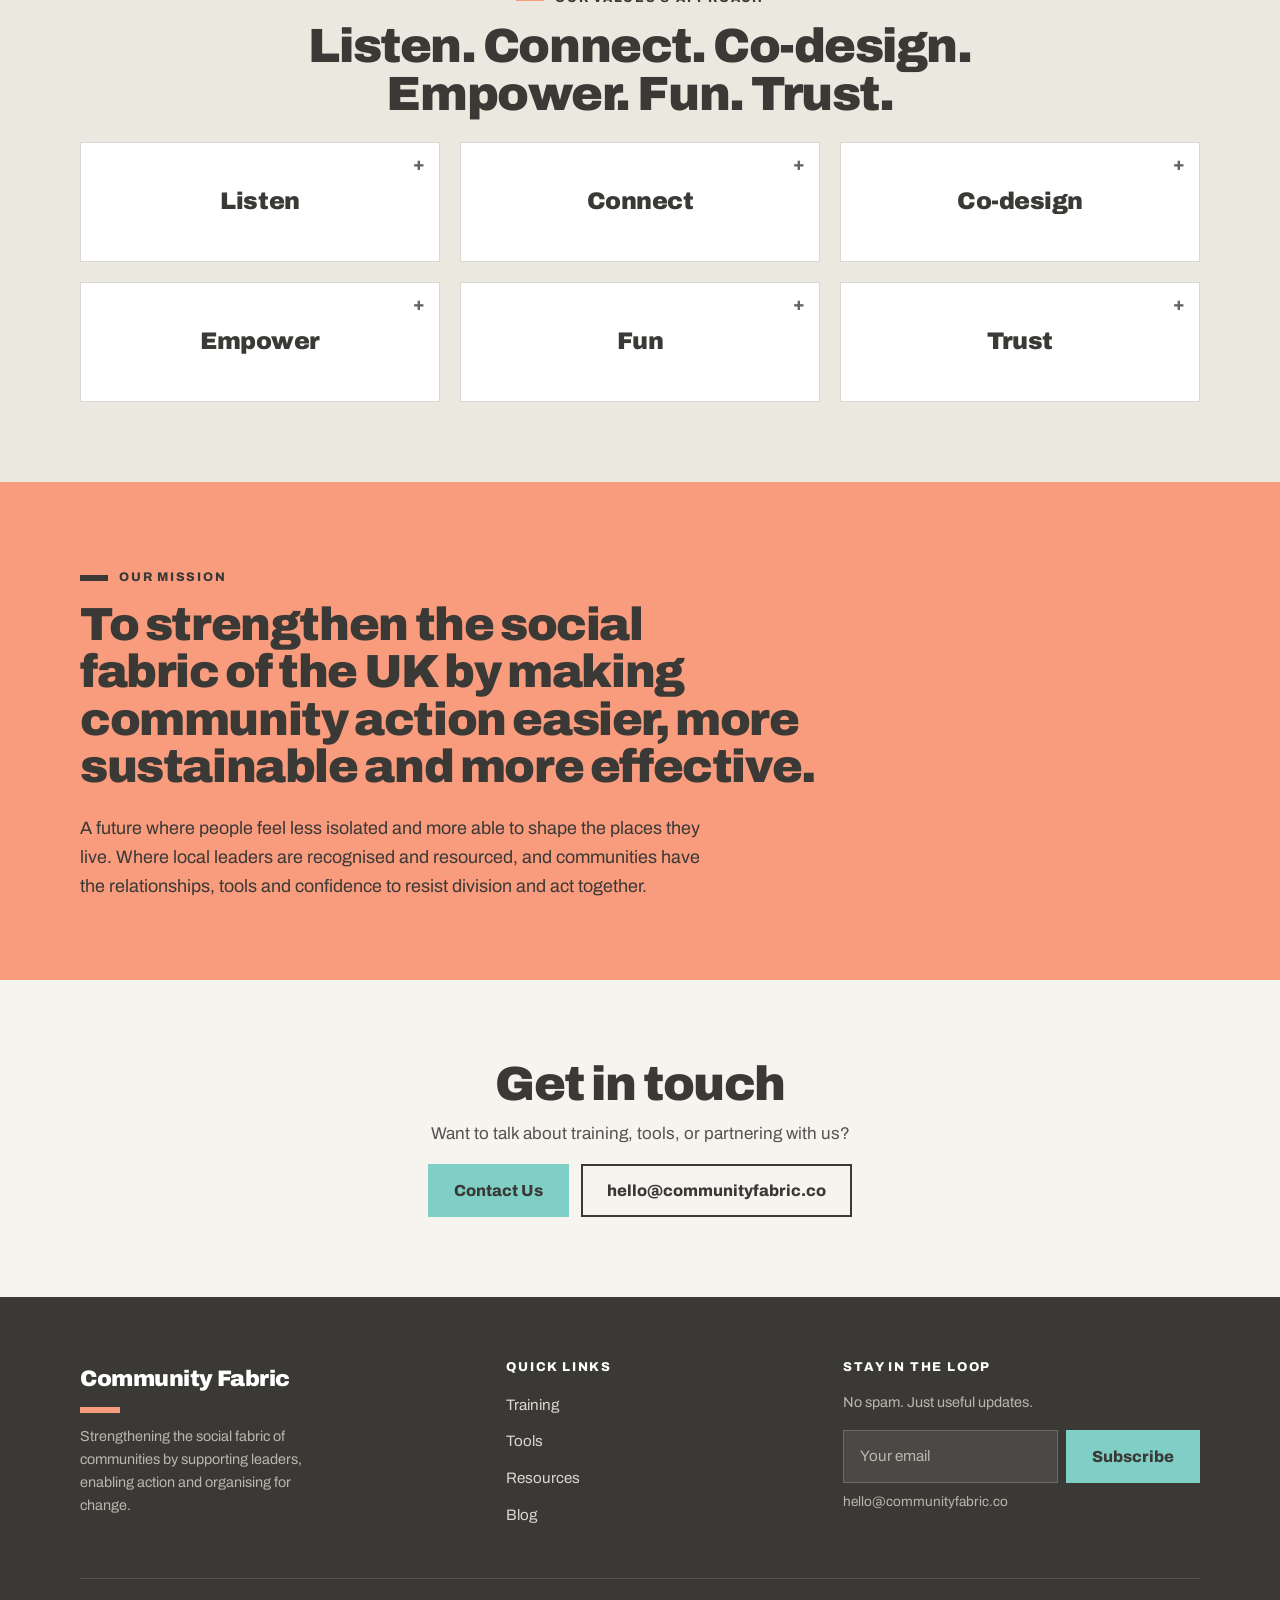
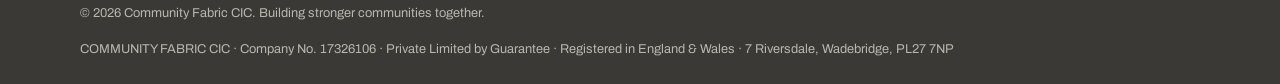
==== commit 86b3d49b: "Redesign site in Beyond Division style; add Beyond Division page - New shared design system: Archivo" ====
--- a/about.html
+++ b/about.html
@@ -10,59 +10,38 @@
     <link rel="apple-touch-icon" href="apple-touch-icon.png">
     <link rel="manifest" href="site.webmanifest">
     <link rel="preconnect" href="https://fonts.googleapis.com">
-    <link href="https://fonts.googleapis.com/css2?family=Inter:wght@400;500;600;700;800&family=Caveat:wght@500;600;700&display=swap" rel="stylesheet">
+    <link href="https://fonts.googleapis.com/css2?family=Archivo:wght@400;500;600;700;800;900&display=swap" rel="stylesheet">
     <link rel="stylesheet" href="styles.css">
     <style>
-        .statement { font-size: clamp(1.9rem, 4.6vw, 3.3rem); font-weight: 800; line-height: 1.12; letter-spacing: -0.02em; color: var(--stone-900); max-width: 20ch; margin-bottom: 2.5rem; }
-        .statement .hl { color: var(--coral-dark); }
-        .about-intro { padding: 5rem 0 4rem; }
-        .intro-cols { display: grid; grid-template-columns: 1fr 1fr; gap: 2.5rem; border-top: 3px solid var(--stone-900); padding-top: 2rem; }
-        .intro-cols p { font-size: 1.08rem; }
-        .intro-cols strong { color: var(--stone-900); }
-
-        .band-dark { background: var(--stone-900); padding: 5rem 0; }
-        .band-dark h2 { color: #fff; font-size: clamp(1.7rem, 3.4vw, 2.5rem); }
-        .band-dark p { color: #d6d3d1; font-size: 1.05rem; }
-        .band-dark .eyebrow { color: var(--sage-green); }
+        .about-intro { padding-top: 1rem; }
+        .intro-cols { display: grid; grid-template-columns: 1fr 1fr; gap: 2.5rem; border-top: 2px solid var(--ink); padding-top: 2rem; }
+        .intro-cols p { font-size: 1.12rem; }
         .why-grid { display: grid; grid-template-columns: 1fr 1fr; gap: 3.5rem; align-items: start; }
-
-        .split-section { padding: 0; }
-        .split { display: grid; grid-template-columns: 1fr 1fr; min-height: 460px; }
+        .why-grid h2 { font-size: clamp(1.8rem, 3.6vw, 2.7rem); }
+
+        .split-section { padding: 0; background: var(--paper); }
+        .split { display: grid; grid-template-columns: 1fr 1fr; min-height: 480px; }
         .split-media img { width: 100%; height: 100%; object-fit: cover; }
-        .split-text { padding: 4rem max(1.5rem, calc((100vw - var(--container-width)) / 2 + 1.5rem)) 4rem 4rem; align-self: center; }
-
-        .pillars { list-style: none; margin: 0; padding: 0; border-top: 1px solid var(--stone-200); }
-        .pillars li { display: grid; grid-template-columns: 5rem 1fr; gap: 1.5rem; padding: 1.75rem 0; border-bottom: 1px solid var(--stone-200); align-items: baseline; }
-        .pillars h3 { margin-bottom: 0.35rem; }
-        .pillars p { margin: 0; max-width: 60ch; }
-        .pillar-num { font-size: 2.4rem; font-weight: 800; color: var(--coral); line-height: 1; }
-        .pillars li:nth-child(3n+2) .pillar-num { color: var(--teal); }
-        .pillars li:nth-child(3n) .pillar-num { color: var(--sage-dark); }
-
-        .team-list { display: grid; gap: 2rem; }
-        .team-row { display: grid; grid-template-columns: 340px 1fr; background: var(--stone-50); border-radius: var(--radius); overflow: hidden; }
-        .team-row-photo img { width: 100%; height: 100%; min-height: 280px; object-fit: cover; }
+        .split-text { padding: 4rem max(1.25rem, calc((100vw - var(--container-width)) / 2 + 1.25rem)) 4rem 4rem; align-self: center; }
+
+        .team-list { display: grid; gap: 1.5rem; }
+        .team-row { display: grid; grid-template-columns: 340px 1fr; background: var(--paper); border: 1px solid var(--line); }
+        .team-row-photo img { width: 100%; height: 100%; min-height: 300px; object-fit: cover; }
         .team-row-body { padding: 2.25rem 2.5rem; }
-        .team-row-body h3 { font-size: 1.5rem; margin-bottom: 0.2rem; }
-        .team-role { color: var(--coral-dark); font-weight: 600; font-size: 0.95rem; margin-bottom: 1.1rem; }
-
-        .band-coral { background: var(--coral); padding: 5rem 0; }
-        .band-coral .eyebrow { color: #fff; opacity: 0.85; }
-        .band-coral .statement { color: #fff; max-width: 26ch; font-size: clamp(1.7rem, 3.8vw, 2.7rem); margin-bottom: 1.5rem; }
-        .band-sub { color: rgba(255,255,255,0.92); font-size: 1.1rem; max-width: 62ch; margin: 0; }
+        .team-row-body h3 { font-size: 1.7rem; font-weight: 900; margin-bottom: 0.6rem; }
+        .team-role { display: inline-block; background: var(--ink); color: var(--cream); font-weight: 800; font-size: 0.85rem; padding: 0.25rem 0.6rem; margin-bottom: 1.25rem; }
+        .team-row:nth-child(2) .team-role { background: var(--teal-fill); color: var(--ink); }
+
+        .band-coral .statement { max-width: 24ch; font-size: clamp(1.8rem, 4vw, 2.9rem); margin-bottom: 1.5rem; }
+        .band-sub { font-size: 1.12rem; max-width: 62ch; margin: 0; }
 
         @media (max-width: 860px) {
             .intro-cols, .why-grid, .split { grid-template-columns: 1fr; gap: 1.5rem; }
             .split-media { height: 260px; }
-            .split-text { padding: 2.5rem 1.5rem; }
+            .split-text { padding: 2.5rem 1.25rem; }
             .team-row { grid-template-columns: 1fr; }
-            .team-row-photo img { min-height: 0; height: 240px; }
+            .team-row-photo img { min-height: 0; height: 260px; }
             .team-row-body { padding: 1.75rem; }
-        }
-        @media (max-width: 640px) {
-            .about-intro, .band-dark, .band-coral { padding: 3.5rem 0; }
-            .pillars li { grid-template-columns: 3rem 1fr; gap: 1rem; }
-            .pillar-num { font-size: 1.7rem; }
         }
     </style>
 </head>
@@ -70,7 +49,7 @@
 
 <header class="site-header">
     <nav class="site-nav">
-        <a href="index.html" class="logo"><img src="yarn-motif.svg" alt="" class="yarn-motif" style="width:28px;height:28px;">Community Fabric</a>
+        <a href="index.html" class="logo"><img width="28" height="28" src="yarn-motif.svg" alt="" class="yarn-motif" style="width:28px;height:28px;">Community Fabric</a>
         <ul class="nav-links">
             <li><a href="about.html" class="active">About</a></li>
             <li><a href="training.html">Training &amp; Coaching</a></li>
@@ -79,25 +58,31 @@
             <li><a href="get-involved.html">Get Involved</a></li>
         </ul>
         <div class="nav-cta">
-            <a href="get-involved.html#book-a-call" class="btn btn-secondary">Book a Call</a>
-            <button class="hamburger" aria-label="Menu"><span></span><span></span><span></span></button>
+            <a href="get-involved.html#book-a-call" class="btn btn-secondary">Arrange a Call</a>
+            <button class="hamburger" type="button" aria-label="Menu" aria-expanded="false" aria-controls="mobile-menu"><span></span><span></span><span></span></button>
         </div>
     </nav>
-    <div class="mobile-menu">
+    <div class="mobile-menu" id="mobile-menu">
         <a href="about.html">About</a>
         <a href="training.html">Training &amp; Coaching</a>
         <a href="resources.html">Digital Tools</a>
         <a href="impact.html">Impact &amp; Voice</a>
         <a href="get-involved.html">Get Involved</a>
-        <a href="get-involved.html#book-a-call">Book a Call</a>
+        <a href="get-involved.html#book-a-call">Arrange a Call</a>
     </div>
 </header>
 
-<section class="hero photo-header" style="background-image:url('hero1.jpg');">
-    <div class="container">
-        <span class="script-tag">About Community Fabric CIC</span>
-        <h1 style="max-width:24ch;">Who we are</h1>
-        <p class="subhead">Community Fabric CIC strengthens the social fabric of communities by supporting the people who hold places together.</p>
+<section class="page-hero">
+    <div class="container page-hero-grid">
+        <div>
+            <span class="eyebrow">About Community Fabric CIC</span>
+            <h1>Who we are</h1>
+            <p class="subhead">Community Fabric CIC strengthens the social fabric of communities by supporting the people who hold places together.</p>
+        </div>
+        <div class="page-hero-media">
+            <picture><source srcset="img/hero1.webp" type="image/webp"><img src="img/hero1.jpg" alt="Two community members embracing at a busy community event" width="1600" height="1067" fetchpriority="high" decoding="async"></picture>
+            <span class="beam" aria-hidden="true"></span>
+        </div>
     </div>
 </section>
 
@@ -111,7 +96,7 @@
     </div>
 </section>
 
-<section class="band-dark" id="mission">
+<section class="band-ink" id="mission">
     <div class="container">
         <div class="why-grid">
             <div>
@@ -129,7 +114,7 @@
 
 <section class="split-section">
     <div class="split">
-        <div class="split-media"><img src="comm2.jpg" alt="A community project in action"></div>
+        <div class="split-media"><picture><source srcset="img/comm8.webp" type="image/webp"><img src="img/comm8.jpg" alt="People working side by side around a long table at a hands-on community workshop" width="1200" height="1800" loading="lazy" decoding="async" style="object-position:50% 45%"></picture></div>
         <div class="split-text">
             <span class="eyebrow">What we do</span>
             <h2>Training, coaching and ethical tech, built around people</h2>
@@ -140,18 +125,18 @@
     </div>
 </section>
 
-<section class="bg-tint" id="support">
+<section class="band-sand" id="support">
     <div class="container">
         <div class="section-head left">
             <span class="eyebrow">Our Support</span>
             <h2>How we back grassroots leaders</h2>
         </div>
-        <ol class="pillars">
-            <li><span class="pillar-num">01</span><div><h3>Community Organising &amp; Resilience Training</h3><p>Helping people listen deeply, build relationships across difference and act together around shared concerns.</p></div></li>
-            <li><span class="pillar-num">02</span><div><h3>Leadership Coaching &amp; Peer Support</h3><p>Giving community leaders space to reflect, solve problems and avoid burnout.</p></div></li>
-            <li><span class="pillar-num">03</span><div><h3>Governance &amp; Infrastructure Guidance</h3><p>Helping groups build safe, trusted and sustainable local activity.</p></div></li>
-            <li><span class="pillar-num">04</span><div><h3>Ethical Digital Tools &amp; Educational Games</h3><p>Designed with communities to reduce admin, support fundraising and make organising easier, plus games that help young people recognise online manipulation.</p></div></li>
-            <li><span class="pillar-num">05</span><div><h3>Digital Skills Training</h3><p>Helping volunteers and leaders use online tools, AI, data and communication systems with confidence and care.</p></div></li>
+        <ol class="num-list">
+            <li><span class="num">01</span><div><h3>Community Organising &amp; Resilience Training</h3><p>Helping people listen deeply, build relationships across difference and act together around shared concerns.</p></div></li>
+            <li><span class="num">02</span><div><h3>Leadership Coaching &amp; Peer Support</h3><p>Giving community leaders space to reflect, solve problems and avoid burnout.</p></div></li>
+            <li><span class="num">03</span><div><h3>Governance &amp; Infrastructure Guidance</h3><p>Helping groups build safe, trusted and sustainable local activity.</p></div></li>
+            <li><span class="num">04</span><div><h3>Ethical Digital Tools &amp; Educational Games</h3><p>Designed with communities to reduce admin, support fundraising and make organising easier, plus games that help young people recognise online manipulation.</p></div></li>
+            <li><span class="num">05</span><div><h3>Digital Skills Training</h3><p>Helping volunteers and leaders use online tools, AI, data and communication systems with confidence and care.</p></div></li>
         </ol>
     </div>
 </section>
@@ -164,7 +149,7 @@
         </div>
         <div class="team-list">
             <article class="team-row">
-                <div class="team-row-photo"><img src="j1.jpg" alt="Jessie Joe Jacobs" style="object-position:20% 40%;"></div>
+                <div class="team-row-photo"><picture><source srcset="img/j1.webp" type="image/webp"><img src="img/j1.jpg" alt="Jessie Joe Jacobs" style="object-position:20% 40%;" width="871" height="870" loading="lazy" decoding="async"></picture></div>
                 <div class="team-row-body">
                     <h3>Jessie Joe Jacobs</h3>
                     <p class="team-role">Director and Digital Lead</p>
@@ -173,7 +158,7 @@
                 </div>
             </article>
             <article class="team-row">
-                <div class="team-row-photo"><img src="jessie.jpeg" alt="Anna Joy Rickard"></div>
+                <div class="team-row-photo"><picture><source srcset="img/jessie.webp" type="image/webp"><img src="img/jessie.jpg" alt="Anna Joy Rickard" width="1200" height="800" loading="lazy" decoding="async"></picture></div>
                 <div class="team-row-body">
                     <h3>Anna Joy Rickard</h3>
                     <p class="team-role">Director and Leadership Development Lead</p>
@@ -185,7 +170,7 @@
     </div>
 </section>
 
-<section class="bg-tint section-compact" id="approach">
+<section class="band-sand" id="approach">
     <div class="container">
         <div class="section-head" style="margin-bottom:1.5rem;">
             <span class="eyebrow">Our Values &amp; Approach</span>
@@ -259,10 +244,11 @@
                 <h4>Stay in the loop</h4>
                 <p style="color:#a8a29e;font-size:0.9rem;">No spam. Just useful updates.</p>
                 <form class="newsletter-form" action="https://formspree.io/f/mpqjjjvd" method="POST">
-                    <input type="email" name="email" placeholder="Your email" required>
+                    <label for="footer-email" class="visually-hidden">Email address for updates</label>
+                    <input type="email" id="footer-email" name="email" placeholder="Your email" autocomplete="email" required>
                     <button type="submit" class="btn btn-primary">Subscribe</button>
                 </form>
-                <p class="form-success">Thanks — you're on the list.</p>
+                <p class="form-success" role="status">Thanks — you're on the list.</p>
                 <p style="color:#a8a29e;font-size:0.85rem;">hello@communityfabric.co</p>
             </div>
         </div>
--- a/styles.css
+++ b/styles.css
@@ -1,22 +1,48 @@
-/* Community Fabric CIC — shared design system */
+/* Community Fabric CIC — shared design system
+   Visual language evolved from the Beyond Division campaign: warm cream base,
+   charcoal bands for contrast, teal for action, coral as accent, Archivo type,
+   square edges, and a "beam" motif for connection. */
 
 :root {
-    --coral: #F47261;
-    --coral-dark: #e66d59;
-    --sage-green: #a8d5ba;
-    --sage-dark: #4a9d7f;
-    --teal: #0d9488;
-    --stone-50: #fafaf9;
-    --stone-200: #e7e5e4;
-    --stone-600: #57534e;
-    --stone-900: #1c1917;
-
-    --font-heading: 'Inter', -apple-system, BlinkMacSystemFont, sans-serif;
-    --font-body: 'Inter', -apple-system, BlinkMacSystemFont, sans-serif;
+    /* Core palette */
+    --ink: #3A3936;        /* warm charcoal — a shade lighter than near-black */
+    --ink-soft: #55534F;
+    --cream: #F5F4EF;
+    --sand: #EBE8DF;
+    --paper: #FFFFFF;
+    --muted: #64625D;
+    --line: #DAD8D0;
+    --on-dark: #E9E7E0;
+    --on-dark-muted: #D9D7CF;
+
+    --teal: #6CC4BE;        /* light aqua accent (bars, borders) */
+    --teal-fill: #7FCFC6;   /* buttons & filled blocks — always ink text on it */
+    --teal-fill-hover: #95D9D1;
+    --teal-dark: #1F6F72;   /* blue-teal for links/text on cream, sand and white */
+    --teal-deep: #185A5D;
+    --teal-tint: #E2F4F2;
+    --mint: #8FDCD3;        /* teal text on dark backgrounds */
+    --coral: #F99B7D;       /* peach coral accent; use ink text on coral */
+    --coral-text: #9E5B3F;  /* terracotta for coral text on cream/white */
+    --coral-tint: #FDEDE6;
+    --violet: #7A5CC2;
+
+    /* Legacy names — mapped onto the new palette so older inline styles still resolve */
+    --coral-dark: var(--coral-text);
+    --sage-green: var(--teal-tint);
+    --sage-dark: var(--teal-dark);
+    --stone-50: var(--cream);
+    --stone-200: var(--line);
+    --stone-600: var(--muted);
+    --stone-900: var(--ink);
+
+    --font-heading: 'Archivo', system-ui, -apple-system, 'Segoe UI', sans-serif;
+    --font-body: 'Archivo', system-ui, -apple-system, 'Segoe UI', sans-serif;
 
     --container-width: 1160px;
-    --radius: 16px;
-    --radius-sm: 10px;
+    --radius: 0px;
+    --radius-sm: 0px;
+    --section-pad: 5rem;
 }
 
 * { box-sizing: border-box; }
@@ -26,10 +52,10 @@
 body {
     margin: 0;
     font-family: var(--font-body);
-    color: var(--stone-900);
-    background: #ffffff;
+    color: var(--ink);
+    background: var(--cream);
     line-height: 1.6;
-    font-size: 1rem;
+    font-size: 1.0625rem;
     -webkit-font-smoothing: antialiased;
     overflow-x: hidden;
     width: 100%;
@@ -37,435 +63,529 @@
 
 h1, h2, h3, h4 {
     font-family: var(--font-heading);
-    line-height: 1.2;
+    line-height: 1.05;
     margin: 0 0 0.75rem;
-    font-weight: 700;
-}
-
-h1 { font-size: clamp(2.2rem, 5vw, 3.4rem); }
-h2 { font-size: clamp(1.7rem, 3.5vw, 2.4rem); }
-h3 { font-size: 1.3rem; }
-
-p { margin: 0 0 1rem; color: var(--stone-600); }
-
-a { color: var(--coral-dark); }
-
-img { max-width: 100%; display: block; }
+    font-weight: 900;
+    letter-spacing: -0.02em;
+    text-wrap: balance;
+    color: var(--ink);
+}
+
+h1 { font-size: clamp(2.6rem, 6.4vw, 4.75rem); letter-spacing: -0.035em; line-height: 0.95; }
+h2 { font-size: clamp(2rem, 4.2vw, 3rem); letter-spacing: -0.03em; line-height: 1; }
+h3 { font-size: 1.3rem; font-weight: 800; letter-spacing: -0.01em; line-height: 1.2; }
+h4 { font-weight: 800; letter-spacing: 0; }
+
+p { margin: 0 0 1rem; color: var(--ink-soft); }
+strong { color: var(--ink); }
+
+a { color: var(--teal-dark); }
+
+img { max-width: 100%; height: auto; display: block; }
+picture { display: contents; }
+
+:focus-visible { outline: 3px solid var(--coral); outline-offset: 3px; }
 
 .container {
     max-width: var(--container-width);
     margin: 0 auto;
-    padding: 0 1.5rem;
-}
-
-.eyebrow {
-    display: inline-block;
+    padding: 0 max(1.25rem, env(safe-area-inset-left, 0px));
+}
+
+/* ── Labels ─────────────────────────────────────────────── */
+/* Campaign-style label: coral bar + small caps. .script-tag kept as an alias
+   so every page header picks up the new look without markup changes. */
+.eyebrow, .script-tag, .kicker {
+    display: inline-flex;
+    align-items: center;
+    gap: 0.7rem;
     text-transform: uppercase;
-    letter-spacing: 0.08em;
+    letter-spacing: 0.14em;
+    font-family: var(--font-heading);
     font-size: 0.78rem;
-    font-weight: 700;
-    color: var(--sage-dark);
-    margin-bottom: 0.75rem;
-}
-
-/* Handwritten accent (Caveat) — the "human" touch the old site had */
-.script-tag {
+    font-weight: 800;
+    color: var(--ink);
+    margin-bottom: 1rem;
+    line-height: 1.2;
+}
+.eyebrow::before, .script-tag::before, .kicker::before {
+    content: "";
+    width: 28px;
+    height: 6px;
+    background: var(--coral);
+    flex-shrink: 0;
+}
+.eyebrow.teal::before, .kicker.teal::before { background: var(--teal); }
+.text-center .eyebrow, .text-center .script-tag, .section-head:not(.left) .eyebrow { justify-content: center; }
+
+/* ── Statements & strike-through ────────────────────────── */
+.statement {
+    font-family: var(--font-heading);
+    font-size: clamp(2rem, 4.8vw, 3.5rem);
+    font-weight: 900;
+    line-height: 1.02;
+    letter-spacing: -0.03em;
+    color: var(--ink);
+    max-width: 20ch;
+    margin-bottom: 2rem;
+    text-wrap: balance;
+}
+.hl { color: var(--coral-text); }
+.hl-teal { color: var(--teal-dark); }
+
+/* "Old story → new story": the first line struck through with a coral bar */
+.strike { font-family: var(--font-heading); font-weight: 800; line-height: 1.15; font-size: clamp(1.2rem, 2.2vw, 1.6rem); margin: 0 0 1.25rem; }
+.strike s { text-decoration: none; position: relative; color: inherit; }
+.strike s::after { content: ""; position: absolute; left: -5px; right: -5px; top: 52%; height: 5px; background: var(--coral); transform: rotate(-4deg); }
+.strike span { display: block; color: var(--teal-dark); }
+
+/* ── Beam motif ─────────────────────────────────────────── */
+/* Two wedges crossing: a reusable sign for connection. Purely decorative. */
+.beam {
+    position: relative;
     display: block;
-    font-family: 'Caveat', cursive;
-    font-size: 1.9rem;
-    font-weight: 600;
-    color: var(--coral-dark);
-    margin-bottom: 0.4rem;
-    line-height: 1;
-}
-
-/* "We are the Fabric" wordmark lockup — recreated crisp (no baked-in photo) */
-.fabric-lockup {
+    width: 160px;
+    height: 96px;
+    pointer-events: none;
+}
+.beam::before, .beam::after { content: ""; position: absolute; inset: 0; }
+.beam::before { background: var(--coral); clip-path: polygon(0 6%, 72% 42%, 72% 58%, 0 94%); }
+.beam::after  { background: var(--teal);  clip-path: polygon(100% 18%, 30% 46%, 30% 54%, 100% 82%); mix-blend-mode: multiply; }
+.beam.sm { width: 84px; height: 50px; }
+.beam.lg { width: 260px; height: 156px; }
+
+/* ── Buttons ────────────────────────────────────────────── */
+.btn {
     display: inline-flex;
     align-items: center;
+    justify-content: center;
     gap: 0.5rem;
-    line-height: 1;
-}
-.fabric-lockup .script-part {
-    font-family: 'Caveat', cursive;
-    font-weight: 600;
-    font-size: 1.5em;
-    color: var(--stone-900);
-}
-.fabric-lockup .bold-part {
+    padding: 0.95rem 1.5rem;
+    border-radius: 0;
     font-family: var(--font-heading);
     font-weight: 800;
-    color: var(--sage-dark);
-}
-.fabric-lockup .yarn-motif { width: 0.85em; height: 0.85em; }
-
-/* Buttons */
-.btn {
-    display: inline-flex;
-    align-items: center;
-    justify-content: center;
-    gap: 0.4rem;
-    padding: 0.85rem 1.6rem;
-    border-radius: 9999px;
-    font-weight: 600;
-    font-size: 0.98rem;
+    font-size: 1rem;
+    line-height: 1.2;
     text-decoration: none;
     border: 2px solid transparent;
     cursor: pointer;
-    transition: transform 0.15s ease, box-shadow 0.15s ease, background 0.15s ease;
-}
-.btn:hover { transform: translateY(-1px); }
-.btn-primary { background: var(--coral); color: #fff; }
-.btn-primary:hover { background: var(--coral-dark); }
-.btn-secondary { background: transparent; color: var(--stone-900); border-color: var(--stone-200); }
-.btn-secondary:hover { border-color: var(--stone-900); }
-.btn-tertiary { background: var(--sage-green); color: var(--stone-900); }
-.btn-tertiary:hover { background: var(--sage-dark); color: #fff; }
-.cta-row { display: flex; flex-wrap: wrap; gap: 0.9rem; }
-
-/* Nav */
+    transition: background 0.15s ease, color 0.15s ease, border-color 0.15s ease;
+}
+.btn-primary { background: var(--teal-fill); color: var(--ink); }
+.btn-primary:hover { background: var(--teal-fill-hover); }
+.btn-secondary { background: transparent; color: var(--ink); border-color: var(--ink); }
+.btn-secondary:hover { background: var(--ink); color: var(--cream); }
+.btn-tertiary { background: var(--coral); color: var(--ink); }
+.btn-tertiary:hover { background: #FBAE95; }
+.cta-row { display: flex; flex-wrap: wrap; gap: 0.75rem; }
+
+/* Buttons on dark backgrounds */
+.on-dark .btn-secondary, .home-hero .btn-secondary, .band-ink .btn-secondary, .promo-band .btn-secondary, .cta-dark .btn-secondary {
+    color: var(--cream); border-color: rgba(245,244,239,0.7);
+}
+.on-dark .btn-secondary:hover, .home-hero .btn-secondary:hover, .band-ink .btn-secondary:hover, .promo-band .btn-secondary:hover, .cta-dark .btn-secondary:hover {
+    background: var(--cream); color: var(--ink); border-color: var(--cream);
+}
+
+/* ── Nav ────────────────────────────────────────────────── */
 header.site-header {
     position: sticky;
     top: 0;
     z-index: 100;
-    background: rgba(255,255,255,0.92);
+    background: rgba(245,244,239,0.95);
     backdrop-filter: blur(8px);
-    border-bottom: 1px solid var(--stone-200);
+    border-bottom: 1px solid var(--line);
 }
 nav.site-nav {
     max-width: var(--container-width);
     margin: 0 auto;
-    padding: 1rem 1.5rem;
+    padding: 0.9rem 1.25rem;
     display: flex;
     align-items: center;
     justify-content: space-between;
     gap: 1rem;
 }
 .logo {
-    font-weight: 800;
-    font-size: 1.25rem;
+    font-family: var(--font-heading);
+    font-weight: 900;
+    font-size: 1.2rem;
+    letter-spacing: -0.02em;
     text-decoration: none;
-    color: var(--stone-900);
+    color: var(--ink);
     display: flex;
     align-items: center;
     gap: 0.5rem;
 }
-.logo .yarn-dot { color: var(--coral); }
 .nav-links {
     list-style: none;
     display: flex;
     align-items: center;
-    gap: 1.75rem;
+    gap: 1.6rem;
     margin: 0;
     padding: 0;
 }
 .nav-links a {
-    color: var(--stone-900);
+    color: var(--ink);
     text-decoration: none;
-    font-weight: 500;
+    font-weight: 700;
     font-size: 0.95rem;
-}
-.nav-links a:hover, .nav-links a.active { color: var(--coral-dark); }
+    padding: 0.35rem 0;
+    border-bottom: 3px solid transparent;
+}
+.nav-links a:hover { border-bottom-color: var(--line); }
+.nav-links a.active { border-bottom-color: var(--coral); }
 .nav-cta { display: flex; align-items: center; gap: 0.75rem; }
+.nav-cta .btn { padding: 0.6rem 1.1rem; font-size: 0.92rem; }
 .hamburger {
     display: none;
     flex-direction: column;
-    gap: 4px;
+    gap: 5px;
     background: none;
     border: none;
     cursor: pointer;
-    padding: 0.4rem;
-}
-.hamburger span { width: 22px; height: 2px; background: var(--stone-900); border-radius: 2px; }
+    padding: 0.5rem;
+}
+.hamburger span { width: 24px; height: 3px; background: var(--ink); }
 
 .mobile-menu {
     display: none;
     flex-direction: column;
-    gap: 0.25rem;
-    padding: 0.5rem 1.5rem 1.25rem;
-    border-top: 1px solid var(--stone-200);
+    padding: 0.25rem 1.25rem 1.25rem;
+    border-top: 1px solid var(--line);
 }
 .mobile-menu a {
-    color: var(--stone-900);
+    color: var(--ink);
     text-decoration: none;
-    font-weight: 500;
-    padding: 0.7rem 0;
-    border-bottom: 1px solid var(--stone-200);
+    font-weight: 800;
+    font-size: 1.1rem;
+    padding: 0.85rem 0;
+    border-bottom: 1px solid var(--line);
 }
 .mobile-menu.open { display: flex; }
 
-@media (max-width: 860px) {
+@media (max-width: 920px) {
     .nav-links, .nav-cta .btn-secondary { display: none; }
     .hamburger { display: flex; }
 }
 
-/* Hero */
-.hero {
-    padding: 4.5rem 0 3.5rem;
-    background: linear-gradient(180deg, #fff8f6 0%, #ffffff 100%);
-    position: relative;
-    overflow: hidden;
-}
-.hero-grid {
+/* ── Page hero (inner pages): headline on cream, real photo beside it ── */
+.page-hero { padding: 4rem 0 4.5rem; background: var(--cream); position: relative; }
+.page-hero-grid {
     display: grid;
-    grid-template-columns: 1.1fr 0.9fr;
+    grid-template-columns: minmax(0, 1.1fr) minmax(0, 0.9fr);
+    gap: 3.5rem;
+    align-items: center;
+}
+.page-hero h1 { margin-bottom: 1.25rem; }
+.page-hero .subhead { font-size: 1.2rem; max-width: 48ch; color: var(--ink-soft); }
+.page-hero-media { position: relative; }
+.page-hero-media img { width: 100%; aspect-ratio: 4/3.2; object-fit: cover; }
+.page-hero-media .beam { position: absolute; left: -48px; bottom: -36px; }
+.page-hero.compact { padding-bottom: 3rem; }
+.page-hero.compact .page-hero-grid { grid-template-columns: 1fr; }
+.page-hero.compact h1 { max-width: 16ch; }
+@media (max-width: 860px) {
+    .page-hero { padding: 2.5rem 0 3rem; }
+    .page-hero h1 { font-size: clamp(2.1rem, 10.5vw, 3.4rem); overflow-wrap: break-word; }
+    .page-hero-grid { grid-template-columns: 1fr; gap: 2.5rem; }
+    .page-hero-media .beam { left: auto; right: 12px; bottom: -28px; }
+    .page-hero-media .beam:not(.sm) { width: 110px; height: 66px; }
+}
+
+/* ── Home hero: dark, campaign-confident ─────────────────── */
+.home-hero { background: var(--ink); color: var(--cream); padding: 4.5rem 0 0; overflow: hidden; }
+.home-hero-grid {
+    display: grid;
+    grid-template-columns: minmax(0, 1.15fr) minmax(0, 0.85fr);
     gap: 3rem;
-    align-items: center;
-}
+    align-items: end;
+}
+.home-hero h1 { color: #fff; font-size: clamp(2.6rem, 6vw, 4.6rem); margin-bottom: 1.5rem; max-width: 14ch; }
+.home-hero h1 .hl { color: var(--coral); }
+.home-hero .strike { color: var(--cream); }
+.home-hero .strike span { color: var(--mint); }
+.home-hero .lead { font-size: 1.2rem; color: var(--on-dark); max-width: 52ch; }
+.home-hero .eyebrow { color: var(--cream); }
+.home-hero .cta-row { padding-bottom: 4.5rem; margin-top: 2rem; }
+.home-hero-media { position: relative; align-self: center; aspect-ratio: 1400 / 1494; margin-bottom: 4.5rem; }  /* matches the photo crop so none of it is cut off */
+.home-hero-media img { position: absolute; inset: 0; width: 100%; height: 100%; object-fit: cover; border-radius: 8px; }
+.home-hero-media .beam { position: absolute; left: -56px; bottom: 56px; }
+.who-for { display: flex; flex-wrap: wrap; gap: 0.5rem; margin: 0 0 0.5rem; padding: 0; list-style: none; }
+.who-for li { border: 1px solid rgba(245,244,239,0.35); color: var(--on-dark); font-size: 0.85rem; font-weight: 700; padding: 0.35rem 0.75rem; }
+@media (max-width: 860px) {
+    .home-hero { padding-top: 2.5rem; }
+    .home-hero-grid { grid-template-columns: 1fr; gap: 0; }
+    .home-hero .cta-row { padding-bottom: 2.5rem; }
+    .home-hero-media { min-height: 260px; margin: 0 -1.25rem; aspect-ratio: auto; height: 100vw; max-height: 520px; }
+    .home-hero-media .beam { left: auto; right: 16px; top: -40px; width: 110px; height: 66px; }
+}
+
+/* ── Legacy hero (kept for any page still using it) ─────── */
+.hero { padding: 4.5rem 0 3.5rem; background: var(--cream); position: relative; overflow: hidden; }
+.hero-grid { display: grid; grid-template-columns: 1.1fr 0.9fr; gap: 3rem; align-items: center; }
 .hero h1 { margin-bottom: 1rem; }
 .hero .subhead { font-size: 1.15rem; max-width: 46ch; }
-.hero-media {
-    position: relative;
-    border-radius: var(--radius);
-    overflow: hidden;
-    aspect-ratio: 4/3;
-}
+.hero-media { position: relative; overflow: hidden; aspect-ratio: 4/3; }
 .hero-media img { width: 100%; height: 100%; object-fit: cover; }
-
 @media (max-width: 900px) {
     .hero-grid { grid-template-columns: 1fr; }
     .hero-media { order: -1; }
 }
-
-/* Two-column narrative + photo (About page mission sections) */
-.mission-grid {
-    display: grid;
-    grid-template-columns: 1.1fr 0.9fr;
-    gap: 3rem;
-    align-items: center;
-}
-.mission-media {
-    border-radius: var(--radius);
+.photo-header {
+    position: relative;
+    min-height: 340px;
+    display: flex;
+    align-items: flex-end;
+    background-size: cover;
+    background-position: center;
     overflow: hidden;
-    aspect-ratio: 4/3;
-}
+}
+.photo-header::before { content: ''; position: absolute; inset: 0; background: linear-gradient(180deg, rgba(44,44,42,0.1) 0%, rgba(44,44,42,0.8) 100%); }
+.photo-header .container { position: relative; width: 100%; padding-bottom: 2.5rem; padding-top: 2.5rem; }
+.photo-header .script-tag, .photo-header h1 { color: #fff; }
+.photo-header .subhead { color: rgba(255,255,255,0.9); max-width: 56ch; }
+
+/* ── Two-column narrative + photo ───────────────────────── */
+.mission-grid { display: grid; grid-template-columns: 1.1fr 0.9fr; gap: 3rem; align-items: center; }
+.mission-media { overflow: hidden; aspect-ratio: 4/3; }
 .mission-media img { width: 100%; height: 100%; object-fit: cover; }
 @media (max-width: 860px) {
     .mission-grid { grid-template-columns: 1fr; }
     .mission-grid .mission-media { order: -1; }
 }
 
-/* Full-bleed photo header — used on inner pages for a more human, editorial feel */
-.photo-header {
-    position: relative;
-    min-height: 340px;
-    display: flex;
-    align-items: flex-end;
-    background-size: cover;
-    background-position: center;
-    overflow: hidden;
-}
-.photo-header::before {
-    content: '';
-    position: absolute;
-    inset: 0;
-    background: linear-gradient(180deg, rgba(28,25,23,0.15) 0%, rgba(28,25,23,0.72) 100%);
-}
-.photo-header .container { position: relative; width: 100%; padding-bottom: 2.5rem; padding-top: 2.5rem; }
-.photo-header .script-tag { color: #fff; }
-.photo-header h1 { color: #fff; margin-bottom: 0.5rem; }
-.photo-header .subhead { color: rgba(255,255,255,0.88); max-width: 56ch; }
-.photo-header .btn-secondary { background: rgba(255,255,255,0.12); color: #fff; border-color: rgba(255,255,255,0.5); }
-.photo-header .btn-secondary:hover { border-color: #fff; }
+/* ── Section rhythm ─────────────────────────────────────── */
+section { padding: var(--section-pad) 0; }
+.section-head { max-width: 680px; margin: 0 auto 3rem; text-align: center; }
+.section-head.left { margin: 0 0 3rem; text-align: left; }
+.section-head p { font-size: 1.1rem; }
+.bg-tint, .band-sand { background: var(--sand); }
+.band-paper { background: var(--paper); }
+.band-ink { background: var(--ink); color: var(--cream); }
+.band-ink h2, .band-ink h3 { color: #fff; }
+.band-ink p { color: var(--on-dark-muted); }
+.band-ink .eyebrow { color: var(--cream); }
+.band-ink .eyebrow::before { background: var(--teal); }
+.band-coral { background: var(--coral); color: var(--ink); }
+.band-coral .eyebrow::before { background: var(--ink); }
+.band-coral p { color: var(--ink); }
+.section-compact { padding: 3rem 0; }
+.rule-top { border-top: 1px solid var(--line); }
 @media (max-width: 640px) {
-    .photo-header { min-height: 280px; }
-}
-
-/* Home hero has enough text (2 paragraphs + 3 buttons) that on narrow
-   screens the tall box forces background-size:cover to crop the photo
-   down to a sliver. Below 640px, drop the overlay and show the photo as
-   a normal block above plain text instead. Kept to Home only — every
-   other page (including Training) stays full-bleed like the rest. */
-.mobile-hero-img { display: none; }
+    :root { --section-pad: 3.5rem; }
+}
+
+/* ── Grids ──────────────────────────────────────────────── */
+.grid-3 { display: grid; grid-template-columns: repeat(3, minmax(0, 1fr)); gap: 1.25rem; }
+.grid-2 { display: grid; grid-template-columns: repeat(2, minmax(0, 1fr)); gap: 1.25rem; }
+@media (max-width: 860px) {
+    .grid-3 { grid-template-columns: repeat(2, minmax(0, 1fr)); }
+}
 @media (max-width: 640px) {
-    .hero-stack-mobile.photo-header { background-image: none !important; min-height: auto !important; align-items: stretch; padding: 0; }
-    .hero-stack-mobile.photo-header::before { display: none; }
-    .hero-stack-mobile .container { padding-top: 1.5rem; }
-    .hero-stack-mobile .script-tag { color: var(--coral-dark); }
-    .hero-stack-mobile h1 { color: var(--stone-900); }
-    .hero-stack-mobile .subhead { color: var(--stone-600); }
-    .hero-stack-mobile.photo-header .btn-secondary { background: transparent; color: var(--stone-900); border-color: var(--stone-200); }
-    .hero-stack-mobile.photo-header .btn-secondary:hover { border-color: var(--stone-900); }
-    .mobile-hero-img { display: block; width: 100%; height: 200px; object-fit: cover; border-radius: var(--radius); margin-bottom: 1.5rem; }
-}
-
-/* Training's photo crops tightly on narrow screens too — bias left so the
-   coach stays in frame instead of showing an empty middle strip. */
-@media (max-width: 640px) {
-    .training-hero-photo { background-position: 20% 15% !important; }
-}
-
-/* Yarn motif (stand-in illustration until a real logo asset is supplied) */
-.yarn-motif {
-    width: 56px;
-    height: 56px;
-    flex-shrink: 0;
-}
-.yarn-divider {
-    display: flex;
-    justify-content: center;
-    margin: 0.5rem 0 2rem;
-    opacity: 0.6;
-}
-
-/* Section rhythm */
-section { padding: 4rem 0; }
-.section-head { max-width: 640px; margin: 0 auto 2.5rem; text-align: center; }
-.section-head.left { margin: 0 0 2.5rem; text-align: left; }
-.bg-tint { background: var(--stone-50); }
-
-/* Card grids */
-.grid-3 {
-    display: grid;
-    grid-template-columns: repeat(3, 1fr);
-    gap: 1.75rem;
-}
-@media (max-width: 860px) {
-    .grid-3 { grid-template-columns: 1fr; }
-}
-
+    .grid-3, .grid-2 { grid-template-columns: 1fr; }
+}
+
+/* ── Cards: white on cream, thin rule, colour comes from the badge ── */
 .card {
-    background: #fff;
-    border: 1px solid rgba(28,25,23,0.06);
-    border-radius: var(--radius);
+    background: var(--paper);
+    border: 1px solid var(--line);
     padding: 2rem;
     text-decoration: none;
     color: inherit;
-    display: block;
-    transition: box-shadow 0.15s ease, transform 0.15s ease;
-}
-.card:hover { box-shadow: 0 12px 30px rgba(28,25,23,0.1); transform: translateY(-2px); }
-.card:nth-child(3n+1) { background: #fff0ee; }
-.card:nth-child(3n+2) { background: #e6f7f5; }
-.card:nth-child(3n) { background: #eaf6ef; }
+    display: flex;
+    flex-direction: column;
+    transition: border-color 0.15s ease, transform 0.15s ease;
+}
+a.card:hover { border-color: var(--ink); transform: translateY(-2px); }
+.card h3 { margin-bottom: 0.5rem; }
+.card p { font-size: 1rem; }
 .card .icon-badge {
     width: 52px;
     height: 52px;
-    border-radius: 14px;
     display: flex;
     align-items: center;
     justify-content: center;
     margin-bottom: 1.25rem;
 }
-.card .card-link { color: var(--coral-dark); font-weight: 600; font-size: 0.95rem; }
-
-.icon-badge.coral { background: var(--coral); color: #fff; }
-.icon-badge.teal { background: var(--teal); color: #fff; }
-.icon-badge.sage { background: var(--sage-dark); color: #fff; }
-
-/* Problem statement gaps */
-.gap-card {
-    text-align: center;
-    padding: 1.75rem 1.5rem;
-    border-radius: var(--radius);
-}
-.gap-card:nth-child(3n+1) { background: #fff0ee; }
-.gap-card:nth-child(3n+2) { background: #e6f7f5; }
-.gap-card:nth-child(3n) { background: #eaf6ef; }
+.card .card-link, .card-link { color: var(--teal-dark); font-weight: 800; font-size: 0.95rem; margin-top: auto; text-decoration: none; }
+.card .card-link { padding-top: 0.5rem; }
+
+.icon-badge { display: flex; align-items: center; justify-content: center; }
+.icon-badge.coral { background: var(--coral); color: var(--ink); }
+.icon-badge.teal { background: var(--teal-fill); color: var(--ink); }
+.icon-badge.sage { background: var(--ink); color: var(--cream); }
+
+/* Theme card — label-chip heading, as on Beyond Division */
+.chip {
+    display: inline-block;
+    align-self: flex-start;
+    font-family: var(--font-heading);
+    font-weight: 900;
+    font-size: 1.05rem;
+    padding: 0.3rem 0.65rem;
+    line-height: 1.25;
+}
+.chip.coral { background: var(--coral); color: var(--ink); }
+.chip.ink { background: var(--ink); color: var(--cream); }
+.chip.teal { background: var(--teal-fill); color: var(--ink); }
+
+/* Numbered gap cards */
+.gap-card { padding: 2rem 1.75rem; background: var(--paper); border-top: 6px solid var(--coral); }
+.gap-card:nth-child(3n+2) { border-top-color: var(--ink); }
+.gap-card:nth-child(3n) { border-top-color: var(--teal); }
 .gap-card .gap-number {
     font-family: var(--font-heading);
-    font-size: 2.2rem;
+    font-size: 2.6rem;
+    font-weight: 900;
+    color: var(--coral-text);
+    margin-bottom: 0.5rem;
+    line-height: 1;
+}
+.gap-card:nth-child(3n+2) .gap-number { color: var(--ink); }
+.gap-card:nth-child(3n) .gap-number { color: var(--teal-dark); }
+
+/* Program cards (home) */
+.program-card {
+    background: var(--paper);
+    padding: 2rem;
+    border: 1px solid var(--line);
+    border-left: 8px solid var(--coral);
+    display: flex;
+    flex-direction: column;
+}
+.program-card:nth-child(3n+2) { border-left-color: var(--ink); }
+.program-card:nth-child(3n) { border-left-color: var(--teal); }
+.program-card .duration {
+    align-self: flex-start;
+    font-size: 0.75rem;
     font-weight: 800;
-    color: var(--coral);
-    margin-bottom: 0.5rem;
-}
-.gap-card:nth-child(3n+2) .gap-number { color: var(--teal); }
-.gap-card:nth-child(3n) .gap-number { color: var(--sage-dark); }
-
-/* Program cards */
-.program-card {
-    background: #fff;
-    border-radius: var(--radius);
-    padding: 2rem;
-    border: 1px solid var(--stone-200);
-    border-top: 4px solid var(--coral);
-}
-.program-card:nth-child(3n+2) { border-top-color: var(--teal); }
-.program-card:nth-child(3n) { border-top-color: var(--sage-dark); }
-.program-card .duration {
-    display: inline-block;
-    font-size: 0.8rem;
-    font-weight: 700;
-    color: var(--teal);
-    background: #e6f7f5;
-    padding: 0.25rem 0.75rem;
-    border-radius: 9999px;
-    margin-bottom: 0.75rem;
-}
-.program-card ul { padding-left: 1.1rem; color: var(--stone-600); }
-
-/* Blog cards */
+    letter-spacing: 0.08em;
+    text-transform: uppercase;
+    color: var(--ink);
+    border: 1px solid var(--ink);
+    padding: 0.25rem 0.6rem;
+    margin-bottom: 1rem;
+}
+.program-card ul { padding-left: 1.1rem; color: var(--ink-soft); }
+.program-card .btn { align-self: flex-start; margin-top: auto !important; }
+
+/* Numbered list rows (editorial) */
+.num-list { list-style: none; margin: 0; padding: 0; border-top: 2px solid var(--ink); }
+.num-list > li { display: grid; grid-template-columns: 5rem minmax(0, 1fr); gap: 1.5rem; padding: 1.75rem 0; border-bottom: 1px solid var(--line); align-items: baseline; }
+.num-list h3 { margin-bottom: 0.35rem; }
+.num-list p { margin: 0; max-width: 62ch; }
+.num-list .num { font-family: var(--font-heading); font-size: 2.4rem; font-weight: 900; color: var(--coral-text); line-height: 1; }
+.num-list > li:nth-child(3n+2) .num { color: var(--ink); }
+.num-list > li:nth-child(3n) .num { color: var(--teal-dark); }
+@media (max-width: 640px) {
+    .num-list > li { grid-template-columns: 3rem minmax(0, 1fr); gap: 1rem; }
+    .num-list .num { font-size: 1.7rem; }
+}
+
+/* Fact strip */
+.fact-strip { display: grid; grid-template-columns: repeat(4, minmax(0, 1fr)); background: var(--teal-fill); color: var(--ink); }
+.fact-strip > div { padding: 1.5rem 1.25rem; border-left: 1px solid rgba(58,57,54,0.2); }
+.fact-strip > div:first-child { border-left: 0; }
+.fact-strip b { display: block; font-family: var(--font-heading); font-size: 1.9rem; font-weight: 900; line-height: 1.05; }
+.fact-strip span { font-size: 0.92rem; font-weight: 600; }
+@media (max-width: 720px) {
+    .fact-strip { grid-template-columns: repeat(2, minmax(0, 1fr)); }
+    .fact-strip > div:nth-child(3) { border-left: 0; }
+    .fact-strip > div:nth-child(n+3) { border-top: 1px solid rgba(58,57,54,0.2); }
+}
+
+/* Pull quote */
+.pull-quote { border-left: 8px solid var(--coral); padding: 0.25rem 0 0.25rem 1.75rem; margin: 0; }
+.pull-quote p { font-family: var(--font-heading); font-size: clamp(1.5rem, 3vw, 2.2rem); font-weight: 900; line-height: 1.12; letter-spacing: -0.02em; color: var(--ink); margin-bottom: 1rem; }
+.pull-quote cite { font-style: normal; font-weight: 700; color: var(--muted); font-size: 0.95rem; }
+.band-ink .pull-quote p { color: #fff; }
+.band-ink .pull-quote cite { color: var(--on-dark-muted); }
+
+/* ── Blog cards ─────────────────────────────────────────── */
 .post-card {
-    display: block;
+    display: flex;
+    flex-direction: column;
     text-decoration: none;
     color: inherit;
-    border-radius: var(--radius);
     overflow: hidden;
-    border: 1px solid var(--stone-200);
-    background: #fff;
-}
+    border: 1px solid var(--line);
+    background: var(--paper);
+    transition: border-color 0.15s ease;
+}
+.post-card:hover { border-color: var(--ink); }
 .post-card-thumb { aspect-ratio: 16/10; overflow: hidden; }
 .post-card-thumb img { width: 100%; height: 100%; object-fit: cover; }
-.post-card-body { padding: 1.5rem; }
+.post-card-body { padding: 1.5rem; display: flex; flex-direction: column; flex: 1; }
+.post-card-body h2, .post-card-body h3 { font-size: 1.3rem; line-height: 1.2; letter-spacing: -0.01em; }
 .post-card-tag {
-    display: inline-block;
-    font-size: 0.75rem;
-    font-weight: 700;
-    padding: 0.2rem 0.65rem;
-    border-radius: 9999px;
-    margin-bottom: 0.75rem;
-    background: #fff0ee;
-    color: var(--coral-dark);
-}
-.post-card-tag.teal { background: #e6f7f5; color: var(--teal); }
-.post-card-tag.sage { background: #eaf6ef; color: var(--sage-dark); }
-.post-card-meta { font-size: 0.85rem; color: var(--stone-600); margin-top: 1rem; }
-
-/* CTA banner */
+    align-self: flex-start;
+    font-size: 0.72rem;
+    font-weight: 800;
+    letter-spacing: 0.08em;
+    text-transform: uppercase;
+    padding: 0.25rem 0.55rem;
+    margin-bottom: 0.85rem;
+    background: var(--coral);
+    color: var(--ink);
+}
+.post-card-tag.teal { background: var(--teal-fill); color: var(--ink); }
+.post-card-tag.sage { background: var(--ink); color: var(--cream); }
+.post-card-meta { font-size: 0.85rem; color: var(--muted); margin-top: auto; padding-top: 0.75rem; }
+
+/* ── CTA banner: coral with ink text, so it never merges into the dark footer ── */
 .cta-banner {
-    background: linear-gradient(135deg, var(--stone-900), #2d2926);
-    color: #fff;
-    border-radius: var(--radius);
+    background: var(--coral);
+    color: var(--ink);
     padding: 3.5rem 2.5rem;
     text-align: center;
-}
-.cta-banner h2 { color: #fff; }
-.cta-banner p { color: #d6d3d1; }
+    position: relative;
+    overflow: hidden;
+}
+.cta-banner h2 { color: var(--ink); }
+.cta-banner p { color: var(--ink); font-size: 1.1rem; max-width: 56ch; margin-left: auto; margin-right: auto; }
 .cta-banner .cta-row { justify-content: center; }
-
-/* Footer */
+.cta-banner .btn-primary { background: var(--ink); color: var(--cream); }
+.cta-banner .btn-primary:hover { background: #000; }
+.cta-banner .btn-secondary { border-color: var(--ink); }
+.cta-banner .btn-tertiary { background: var(--paper); color: var(--ink); }
+@media (max-width: 640px) { .cta-banner { padding: 2.5rem 1.5rem; } }
+
+/* ── Footer ─────────────────────────────────────────────── */
 footer.site-footer {
-    background: var(--stone-900);
-    color: #d6d3d1;
-    padding: 3.5rem 0 1.5rem;
+    background: var(--ink);
+    color: var(--on-dark-muted);
+    padding: 4rem 0 1.5rem;
 }
 .footer-grid {
     display: grid;
     grid-template-columns: 1.3fr 1fr 1.2fr;
     gap: 2.5rem;
     padding-bottom: 2.5rem;
-    border-bottom: 1px solid #3a3532;
-}
-.footer-grid h4 { color: #fff; font-size: 0.95rem; margin-bottom: 1rem; }
+    border-bottom: 1px solid #55534F;
+}
+.footer-grid h4 { color: #fff; font-size: 0.8rem; letter-spacing: 0.14em; text-transform: uppercase; margin-bottom: 1rem; }
 .footer-grid ul { list-style: none; padding: 0; margin: 0; }
 .footer-grid li { margin-bottom: 0.6rem; }
-.footer-grid a { color: #d6d3d1; text-decoration: none; font-size: 0.92rem; }
-.footer-grid a:hover { color: #fff; }
-.footer-logo { font-weight: 800; font-size: 1.15rem; color: #fff; margin-bottom: 0.75rem; }
+.footer-grid a { color: var(--on-dark-muted); text-decoration: none; font-size: 0.95rem; }
+.footer-grid a:hover { color: #fff; text-decoration: underline; }
+.footer-grid p { color: #B9B6AD !important; }
+.footer-logo { font-family: var(--font-heading); font-weight: 900; font-size: 1.4rem; letter-spacing: -0.02em; color: #fff; margin-bottom: 0.75rem; }
+.footer-logo::after { content: ""; display: block; width: 40px; height: 6px; background: var(--coral); margin-top: 0.6rem; }
 .newsletter-form { display: flex; flex-wrap: wrap; gap: 0.5rem; margin: 1rem 0 0.5rem; }
 .newsletter-form input {
     flex: 1 1 160px;
     min-width: 0;
-    padding: 0.7rem 1rem;
-    border-radius: 9999px;
-    border: 1px solid #4a4540;
-    background: #2d2926;
+    padding: 0.8rem 1rem;
+    border-radius: 0;
+    border: 1px solid #6E6C66;
+    background: #4A4945;
     color: #fff;
-    font-size: 0.9rem;
+    font-family: var(--font-body);
+    font-size: 0.95rem;
 }
 .newsletter-form button { flex-shrink: 0; }
-.newsletter-form input::placeholder { color: #a8a29e; }
-.newsletter-note { font-size: 0.8rem; color: #a8a29e; }
+.newsletter-form input::placeholder { color: #B9B6AD; }
+.newsletter-note { font-size: 0.8rem; color: #B9B6AD; }
 .footer-bottom {
     padding-top: 1.5rem;
     display: flex;
@@ -473,61 +593,64 @@
     justify-content: space-between;
     gap: 1rem;
     font-size: 0.8rem;
-    color: #a8a29e;
+    color: #B9B6AD;
 }
 @media (max-width: 760px) {
     .footer-grid { grid-template-columns: 1fr; }
 }
 
-/* Coming soon */
+/* ── Badges ─────────────────────────────────────────────── */
 .coming-soon-badge {
+    align-self: flex-start;
     display: inline-block;
-    font-size: 0.75rem;
-    font-weight: 700;
+    font-size: 0.72rem;
+    font-weight: 800;
     text-transform: uppercase;
-    letter-spacing: 0.05em;
-    background: var(--stone-200);
-    color: var(--stone-600);
-    padding: 0.3rem 0.75rem;
-    border-radius: 9999px;
+    letter-spacing: 0.08em;
+    border: 1px solid var(--muted);
+    color: var(--muted);
+    padding: 0.25rem 0.6rem;
     margin-bottom: 1rem;
 }
-
-/* Forms */
+.coming-soon-badge.live { border-color: var(--teal-fill); background: var(--teal-fill); color: var(--ink); }
+
+/* ── Forms ──────────────────────────────────────────────── */
 .form-field { margin-bottom: 1rem; }
-.form-field label { display: block; font-weight: 600; margin-bottom: 0.4rem; font-size: 0.9rem; }
+.form-field label { display: block; font-weight: 800; margin-bottom: 0.4rem; font-size: 0.92rem; }
 .form-field input, .form-field textarea {
     width: 100%;
-    padding: 0.8rem 1rem;
-    border-radius: var(--radius-sm);
-    border: 1px solid var(--stone-200);
+    padding: 0.85rem 1rem;
+    border-radius: 0;
+    border: 1px solid var(--line);
+    background: var(--paper);
     font-family: var(--font-body);
     font-size: 1rem;
-}
+    color: var(--ink);
+}
+.form-field input:focus, .form-field textarea:focus { outline: none; border-color: var(--ink); box-shadow: inset 0 0 0 1px var(--ink); }
 .form-field textarea { min-height: 140px; resize: vertical; }
-.form-success { display: none; color: var(--sage-dark); font-weight: 600; }
-
-/* Avatar placeholder (used when no real photo exists yet) */
+.form-success { display: none; color: var(--teal-dark); font-weight: 800; }
+footer .form-success { color: var(--mint); }
+
+/* ── Team ───────────────────────────────────────────────── */
 .avatar-placeholder {
     width: 100%;
     aspect-ratio: 1;
-    border-radius: 50%;
     display: flex;
     align-items: center;
     justify-content: center;
     font-family: var(--font-heading);
-    font-weight: 800;
+    font-weight: 900;
     font-size: 2.5rem;
-    color: #fff;
-    background: linear-gradient(135deg, var(--sage-dark), var(--teal));
-}
-
+    color: var(--ink);
+    background: var(--teal-fill);
+}
 .team-photo, .avatar-placeholder { width: 140px; height: 140px; margin: 0 auto 1.25rem; }
-.team-photo img { width: 100%; height: 100%; object-fit: cover; border-radius: 50%; }
+.team-photo img { width: 100%; height: 100%; object-fit: cover; }
 .team-card { text-align: center; }
 
-/* Flip values cards (reused from prior about page) */
-.flip-card { perspective: 1000px; height: 100px; cursor: pointer; }
+/* ── Flip values cards ──────────────────────────────────── */
+.flip-card { perspective: 1000px; height: 120px; cursor: pointer; }
 .flip-card-inner {
     position: relative;
     width: 100%;
@@ -540,29 +663,44 @@
     position: absolute;
     inset: 0;
     backface-visibility: hidden;
-    border-radius: var(--radius);
     display: flex;
     align-items: center;
     justify-content: center;
     text-align: center;
     padding: 1.25rem;
 }
-.flip-card-front { border: 1px solid rgba(28,25,23,0.06); box-shadow: 0 2px 10px rgba(28,25,23,0.06); font-weight: 700; font-size: 1.15rem; color: var(--stone-900); }
-.flip-card-back { color: #fff; transform: rotateY(180deg); font-size: 0.9rem; }
-
-.flip-card:nth-child(3n+1) .flip-card-front { background: #fff0ee; }
-.flip-card:nth-child(3n+1) .flip-card-back { background: var(--coral); }
-.flip-card:nth-child(3n+2) .flip-card-front { background: #e6f7f5; }
-.flip-card:nth-child(3n+2) .flip-card-back { background: var(--teal); }
-.flip-card:nth-child(3n) .flip-card-front { background: #eaf6ef; }
-.flip-card:nth-child(3n) .flip-card-back { background: var(--sage-dark); }
-
-.breadcrumb { font-size: 0.85rem; color: var(--stone-600); margin-bottom: 1rem; }
-.breadcrumb a { color: var(--stone-600); }
-
-/* Utility */
+.flip-card-front { background: var(--paper); border: 1px solid var(--line); font-family: var(--font-heading); font-weight: 900; font-size: 1.5rem; letter-spacing: -0.02em; color: var(--ink); }
+.flip-card-front::after { content: "+"; position: absolute; right: 14px; top: 8px; font-size: 1.1rem; color: var(--muted); }
+.flip-card-back { transform: rotateY(180deg); font-size: 0.98rem; font-weight: 600; }
+.flip-card:nth-child(3n+1) .flip-card-back { background: var(--coral); color: var(--ink); }
+.flip-card:nth-child(3n+2) .flip-card-back { background: var(--ink); color: var(--cream); }
+.flip-card:nth-child(3n) .flip-card-back { background: var(--teal-fill); color: var(--ink); }
+
+.breadcrumb { font-size: 0.85rem; color: var(--muted); margin-bottom: 1rem; }
+.breadcrumb a { color: var(--muted); }
+
+/* ── Beyond Division promo (home + training) ─────────────── */
+.promo-band { background: var(--ink); color: var(--cream); }
+.promo-grid { display: grid; grid-template-columns: 1.2fr 0.8fr; gap: 3rem; align-items: center; }
+.promo-tag { display: inline-flex; align-items: center; gap: 0.6rem; font-size: 0.78rem; font-weight: 800; letter-spacing: 0.14em; text-transform: uppercase; color: var(--cream); margin-bottom: 1rem; }
+.promo-tag::before { content: ""; width: 28px; height: 6px; background: var(--coral); }
+.promo-band h2 { color: #fff; font-size: clamp(2.4rem, 5.5vw, 3.8rem); line-height: 0.92; margin-bottom: 1rem; }
+.promo-band .strike { color: var(--cream); }
+.promo-band .strike span { color: var(--mint); }
+.promo-band p { color: var(--on-dark-muted); max-width: 54ch; }
+.promo-facts { list-style: none; margin: 0; padding: 0; display: grid; grid-template-columns: 1fr 1fr; gap: 1px; background: rgba(255,255,255,0.15); }
+.promo-facts li { background: var(--ink); padding: 1.2rem 1.25rem; }
+.promo-facts b { display: block; font-size: 1.6rem; font-weight: 900; color: #fff; line-height: 1.1; }
+.promo-facts span { font-size: 0.88rem; color: var(--on-dark-muted); }
+.promo-facts li:first-child b { color: var(--coral); }
+@media (max-width: 860px) {
+    .promo-grid { grid-template-columns: 1fr; gap: 2rem; }
+}
+
+/* ── Utility ────────────────────────────────────────────── */
 .text-center { text-align: center; }
 .mt-2 { margin-top: 2rem; }
-.small-note { font-size: 0.85rem; color: var(--stone-600); }
-.section-compact { padding: 2.5rem 0; }
+.small-note { font-size: 0.88rem; color: var(--muted); }
 .text-block { max-width: 700px; margin: 0; }
+.lead { font-size: 1.2rem; }
+.visually-hidden { position: absolute; width: 1px; height: 1px; overflow: hidden; clip: rect(0 0 0 0); white-space: nowrap; }
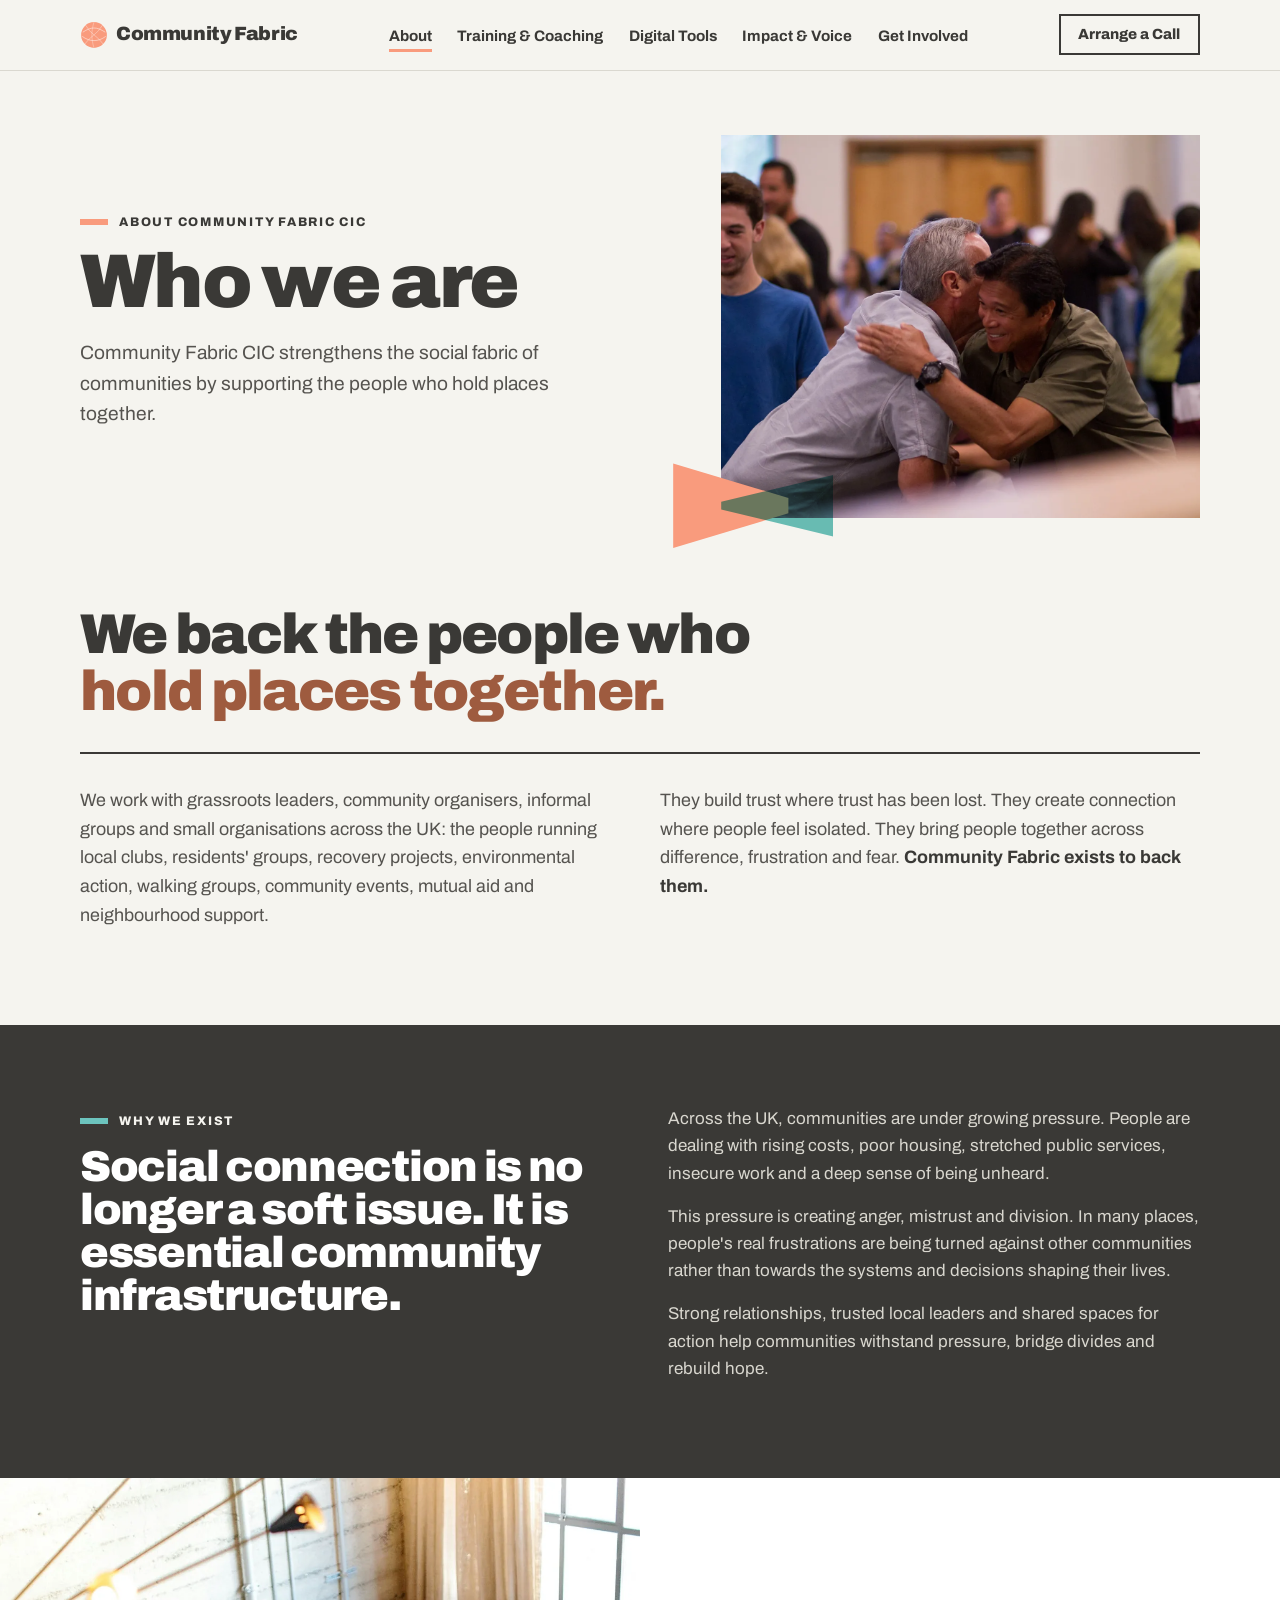
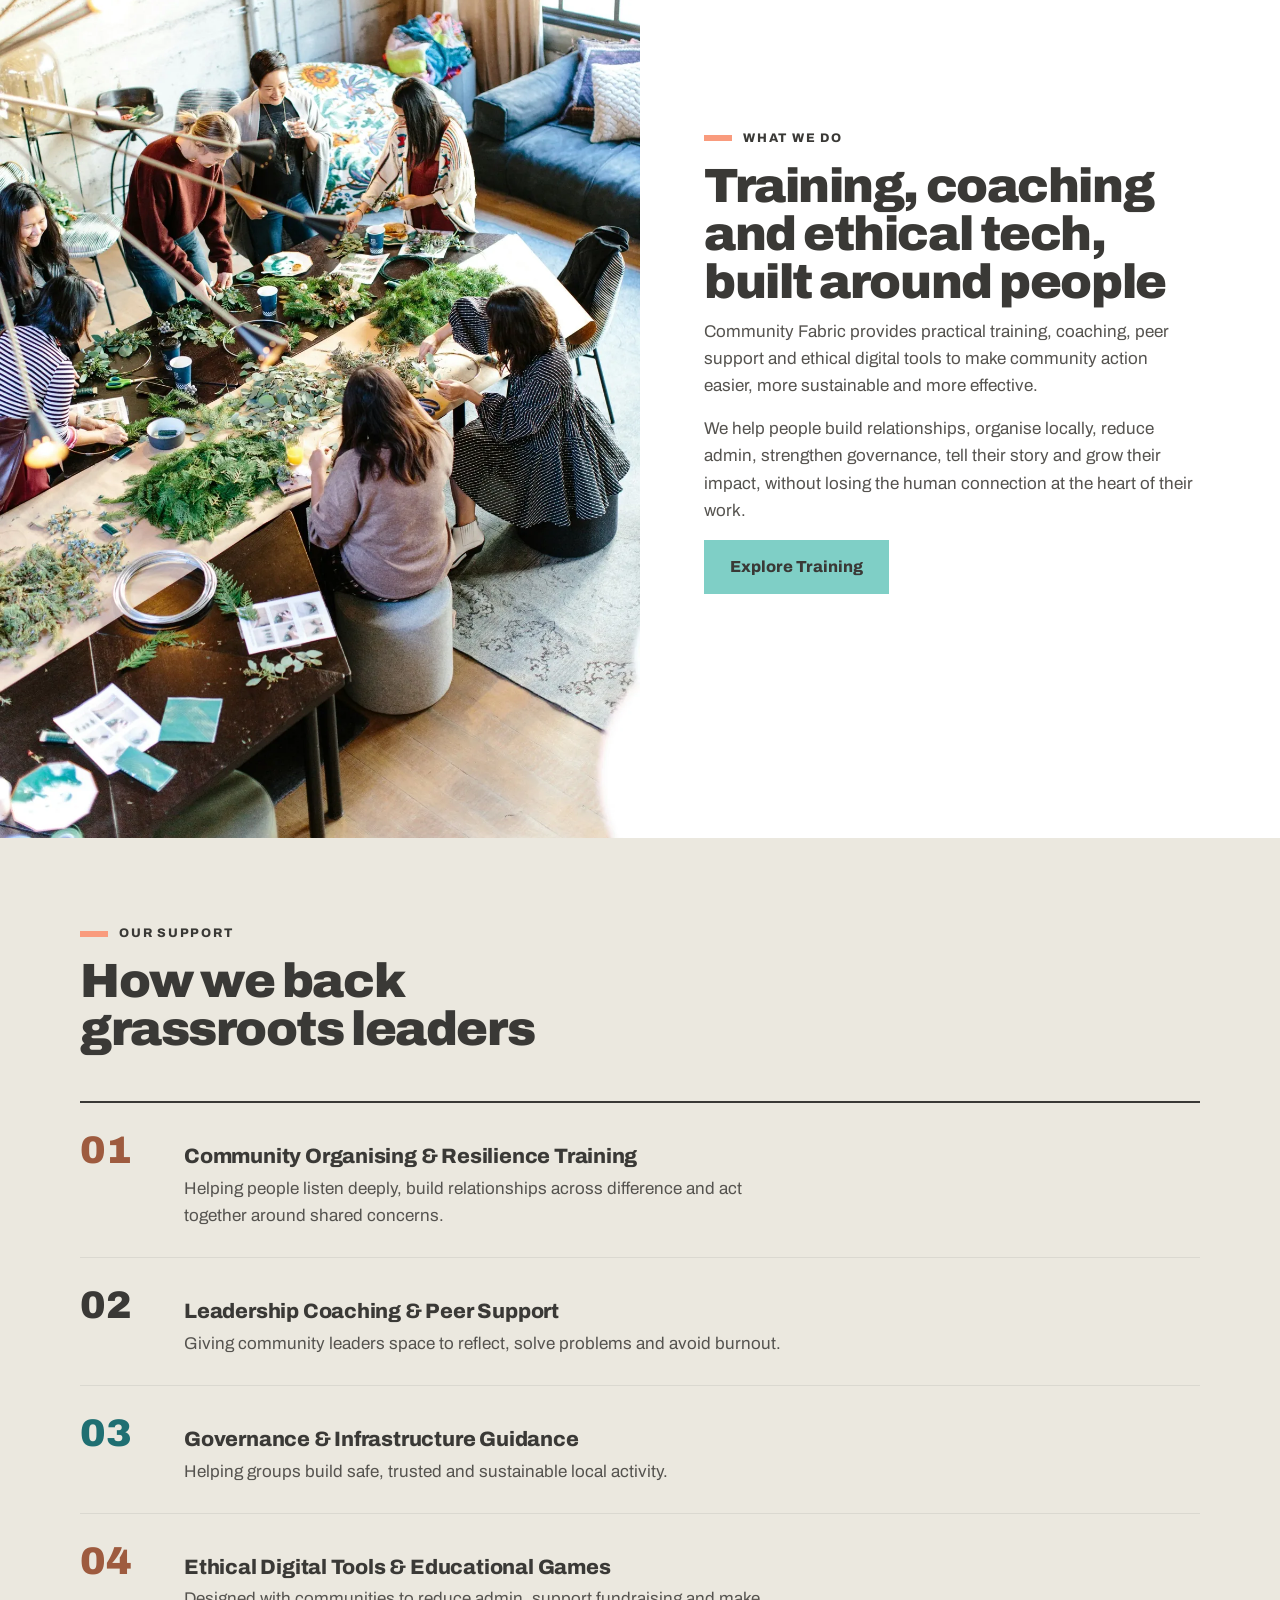
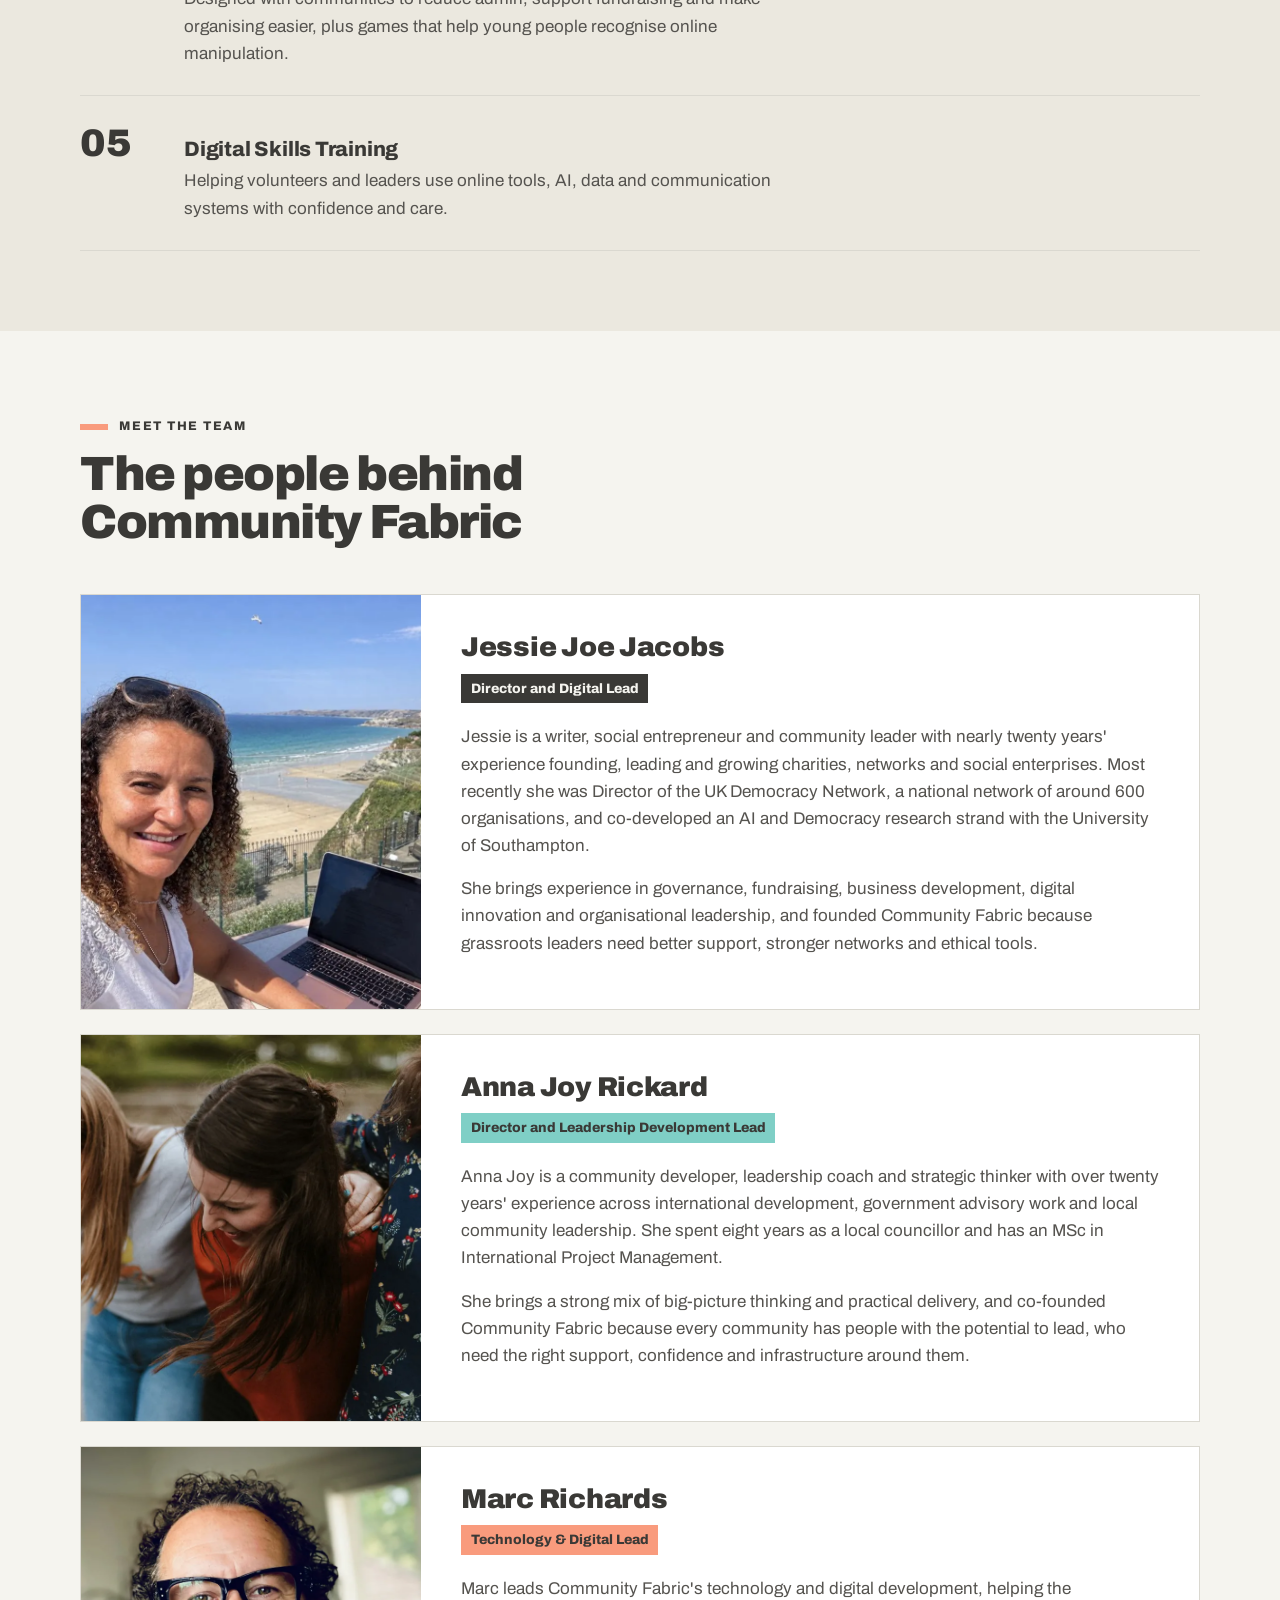
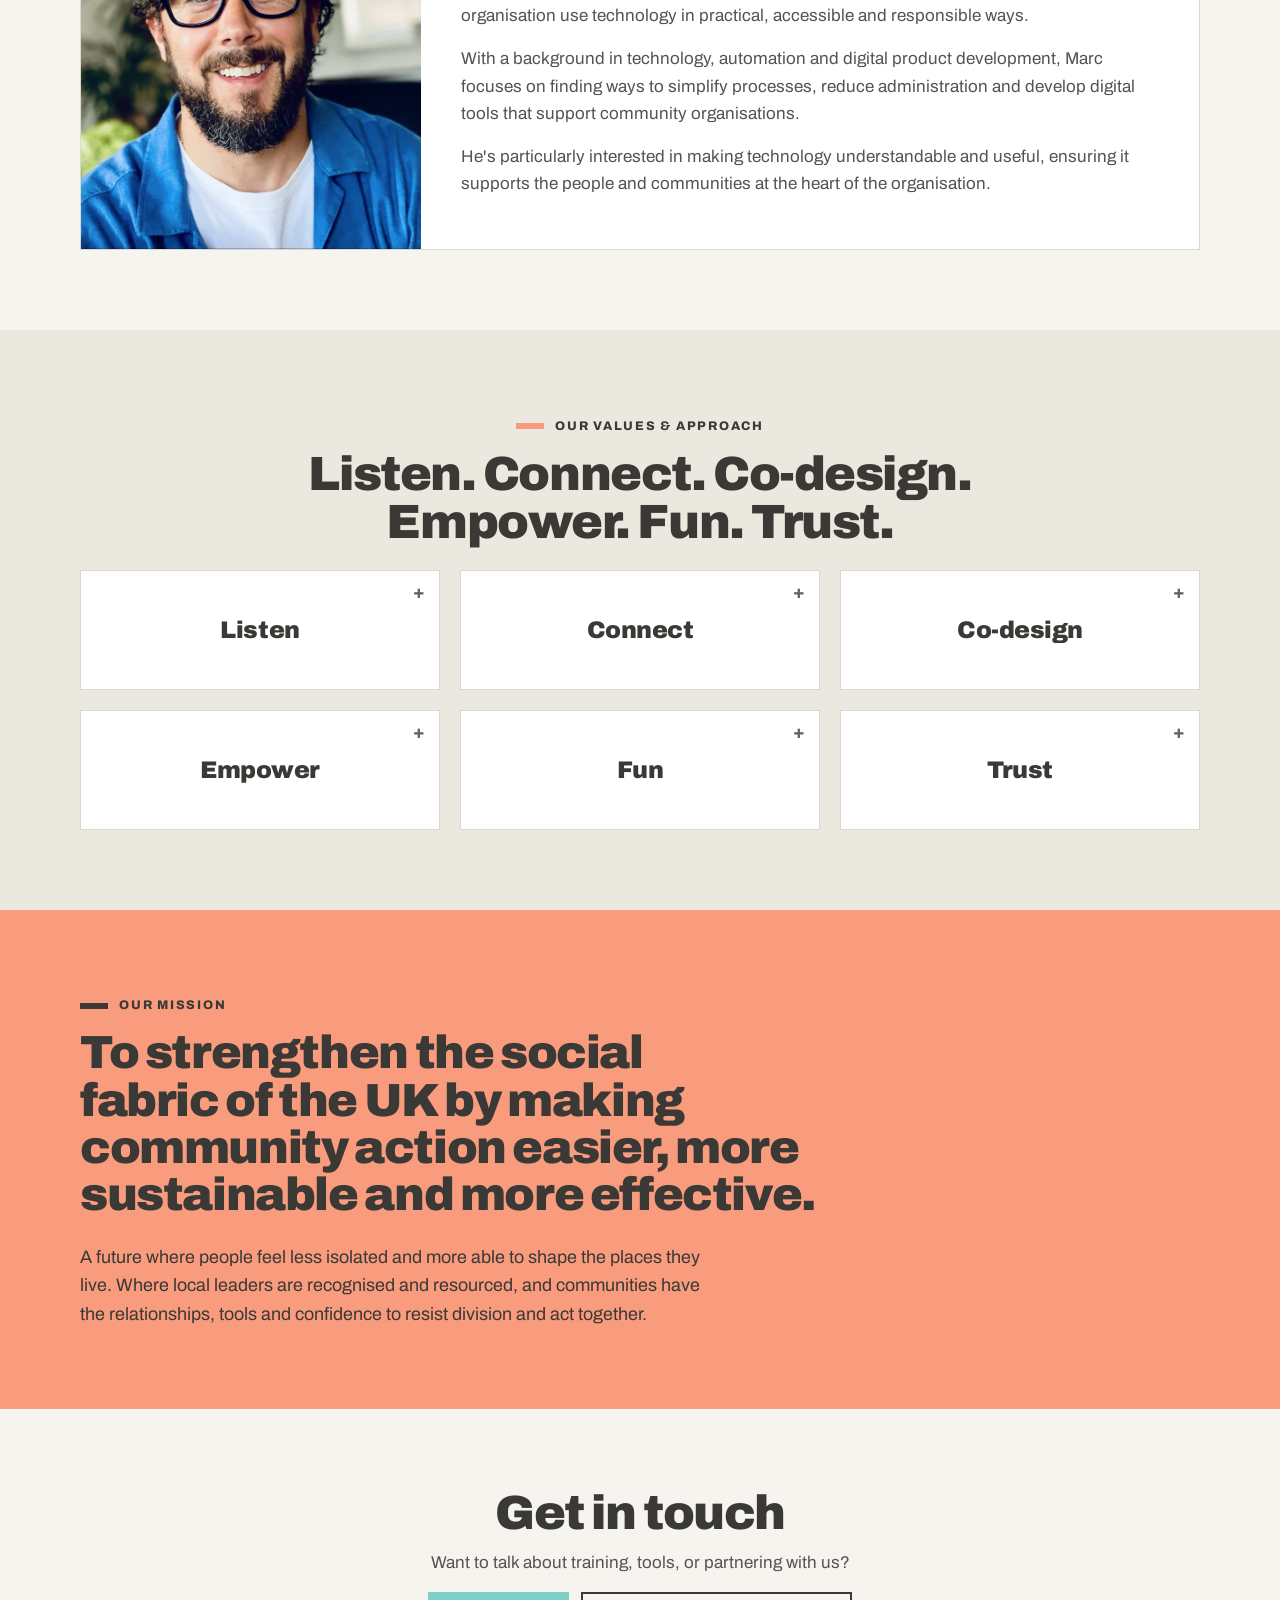
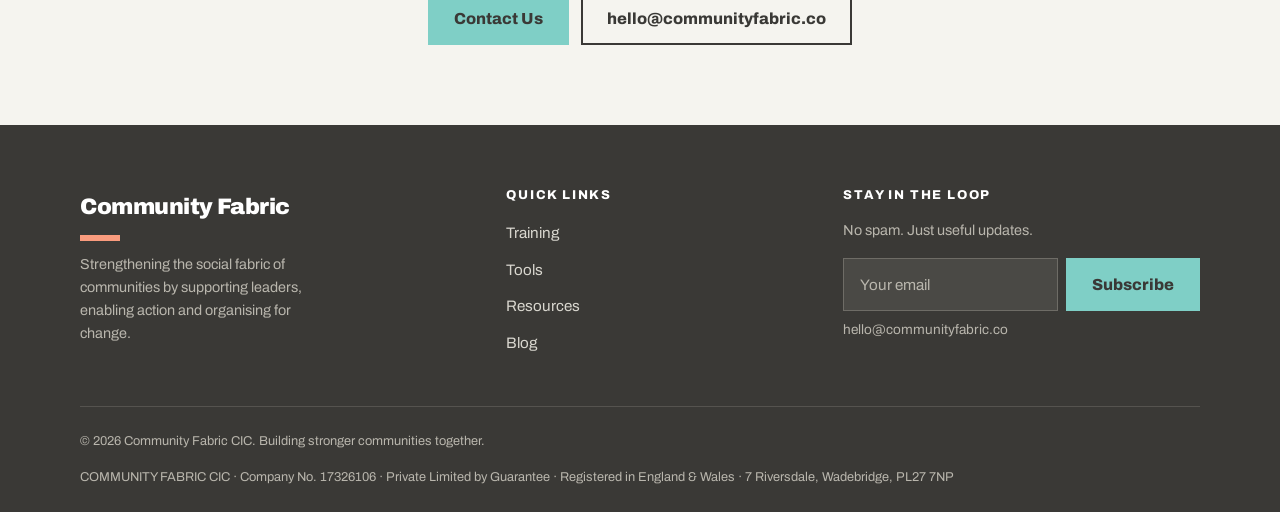
==== commit feb1b77d: "Add Marc Richards to About team section Co-Authored-By: Claude Opus 5.5 <noreply@anthropic.com>" ====
--- a/about.html
+++ b/about.html
@@ -31,6 +31,7 @@
         .team-row-body h3 { font-size: 1.7rem; font-weight: 900; margin-bottom: 0.6rem; }
         .team-role { display: inline-block; background: var(--ink); color: var(--cream); font-weight: 800; font-size: 0.85rem; padding: 0.25rem 0.6rem; margin-bottom: 1.25rem; }
         .team-row:nth-child(2) .team-role { background: var(--teal-fill); color: var(--ink); }
+        .team-row:nth-child(3) .team-role { background: var(--coral); color: var(--ink); }
 
         .band-coral .statement { max-width: 24ch; font-size: clamp(1.8rem, 4vw, 2.9rem); margin-bottom: 1.5rem; }
         .band-sub { font-size: 1.12rem; max-width: 62ch; margin: 0; }
@@ -166,6 +167,16 @@
                     <p>She brings a strong mix of big-picture thinking and practical delivery, and co-founded Community Fabric because every community has people with the potential to lead, who need the right support, confidence and infrastructure around them.</p>
                 </div>
             </article>
+            <article class="team-row">
+                <div class="team-row-photo"><picture><source srcset="img/marc.webp" type="image/webp"><img src="img/marc.jpg" alt="Marc Richards" style="object-position:50% 35%;" width="900" height="891" loading="lazy" decoding="async"></picture></div>
+                <div class="team-row-body">
+                    <h3>Marc Richards</h3>
+                    <p class="team-role">Technology &amp; Digital Lead</p>
+                    <p>Marc leads Community Fabric's technology and digital development, helping the organisation use technology in practical, accessible and responsible ways.</p>
+                    <p>With a background in technology, automation and digital product development, Marc focuses on finding ways to simplify processes, reduce administration and develop digital tools that support community organisations.</p>
+                    <p>He's particularly interested in making technology understandable and useful, ensuring it supports the people and communities at the heart of the organisation.</p>
+                </div>
+            </article>
         </div>
     </div>
 </section>
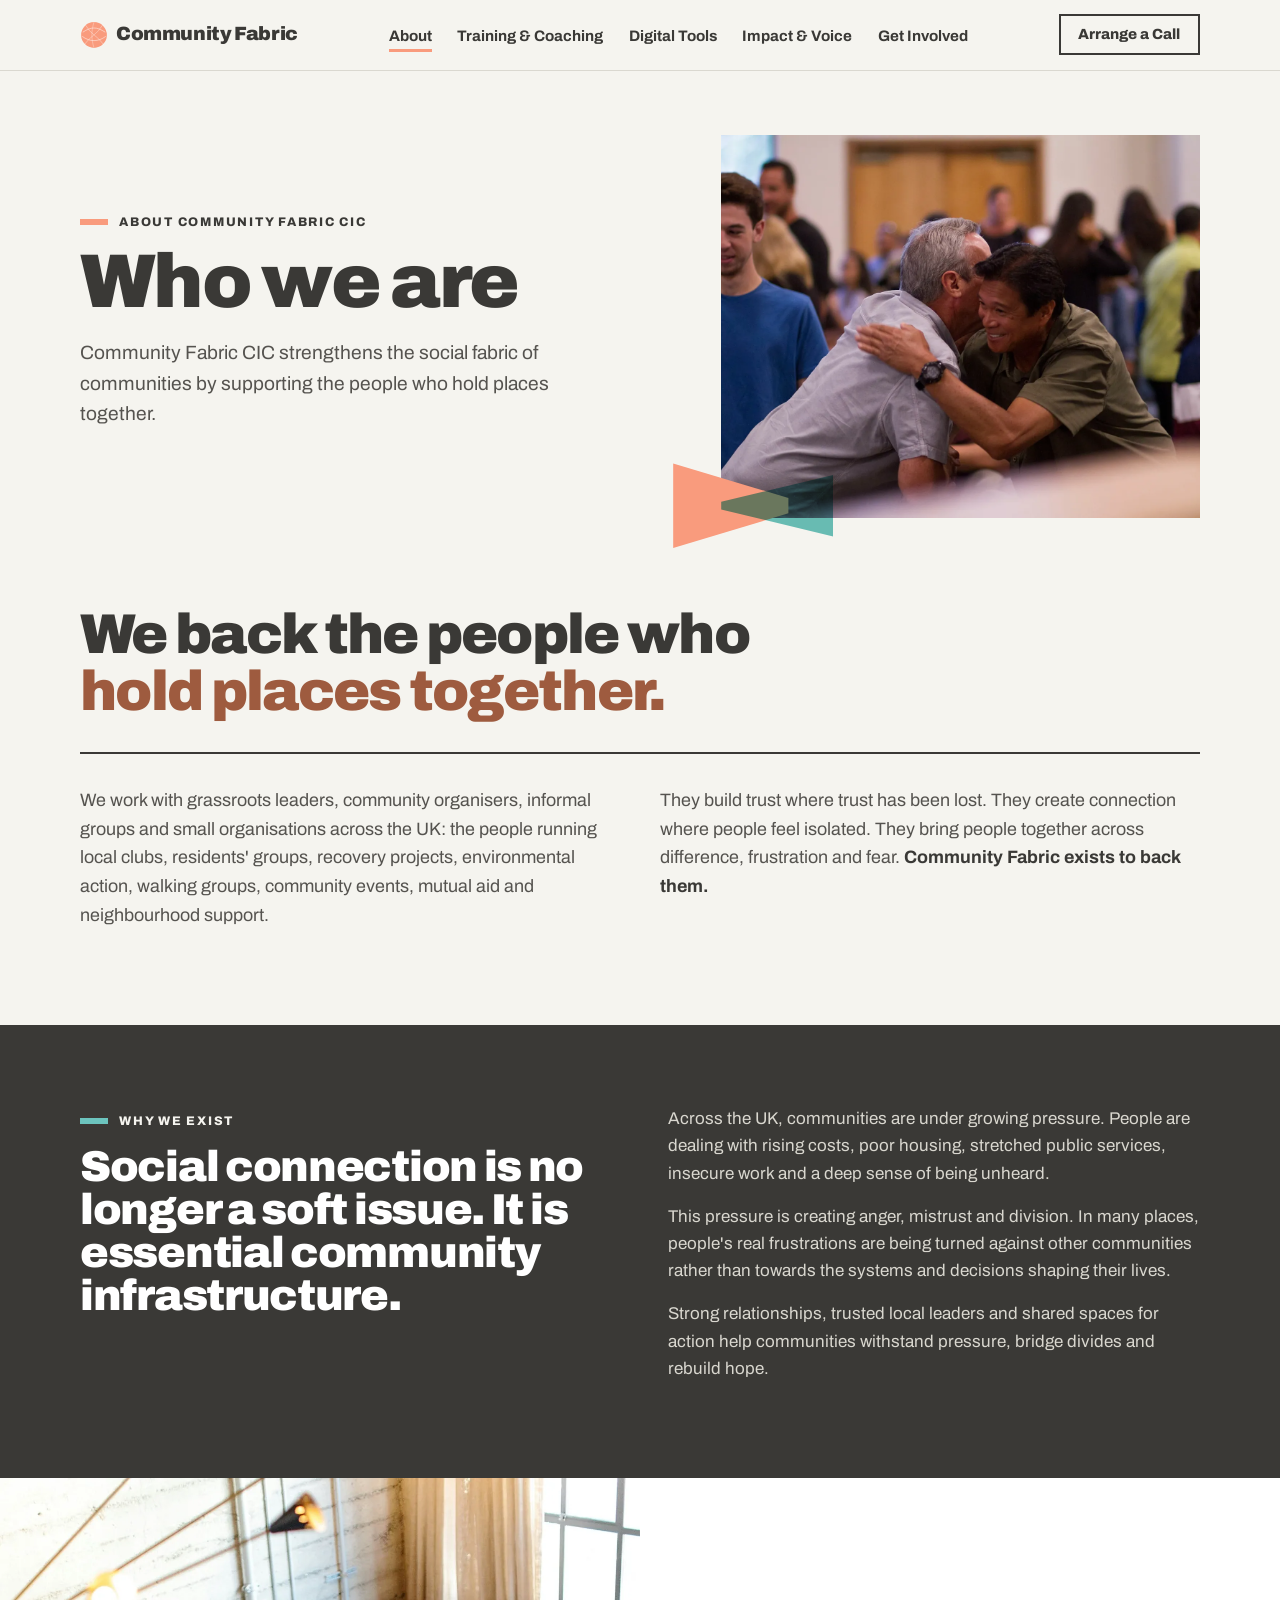
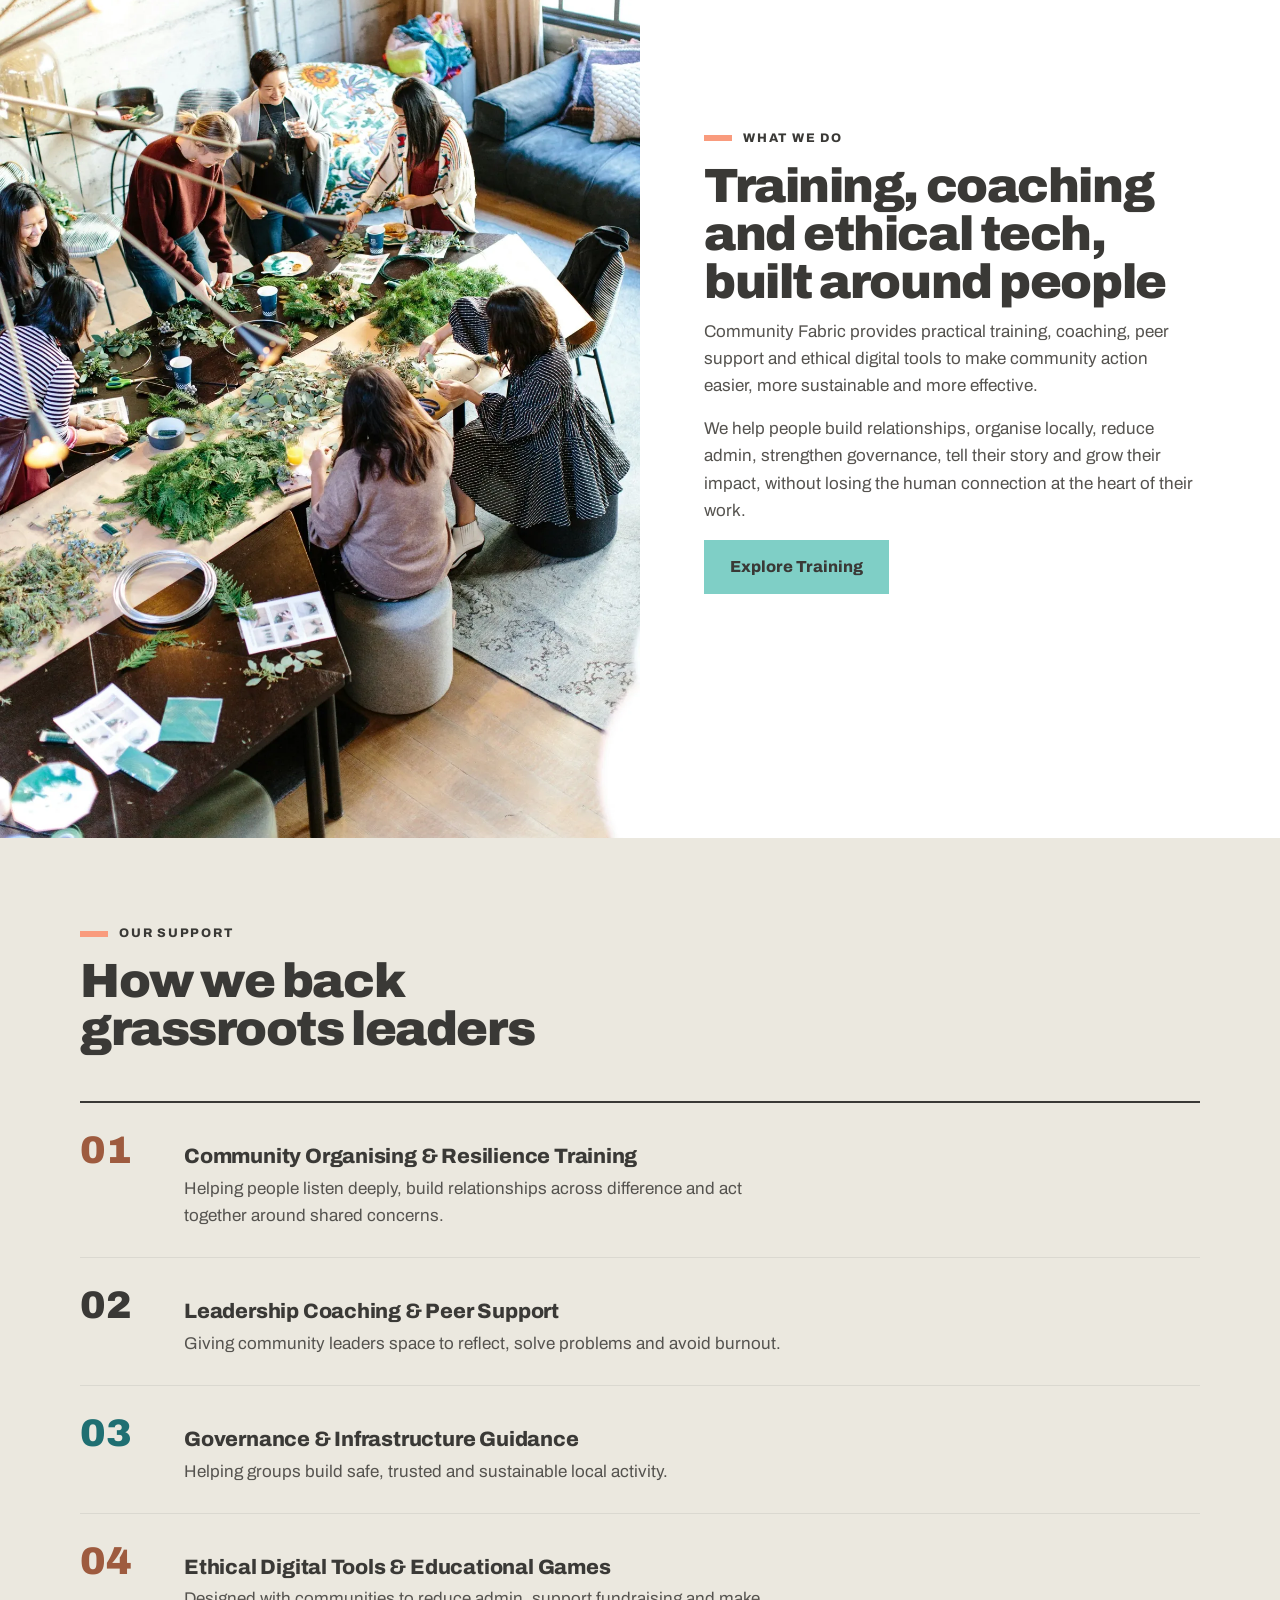
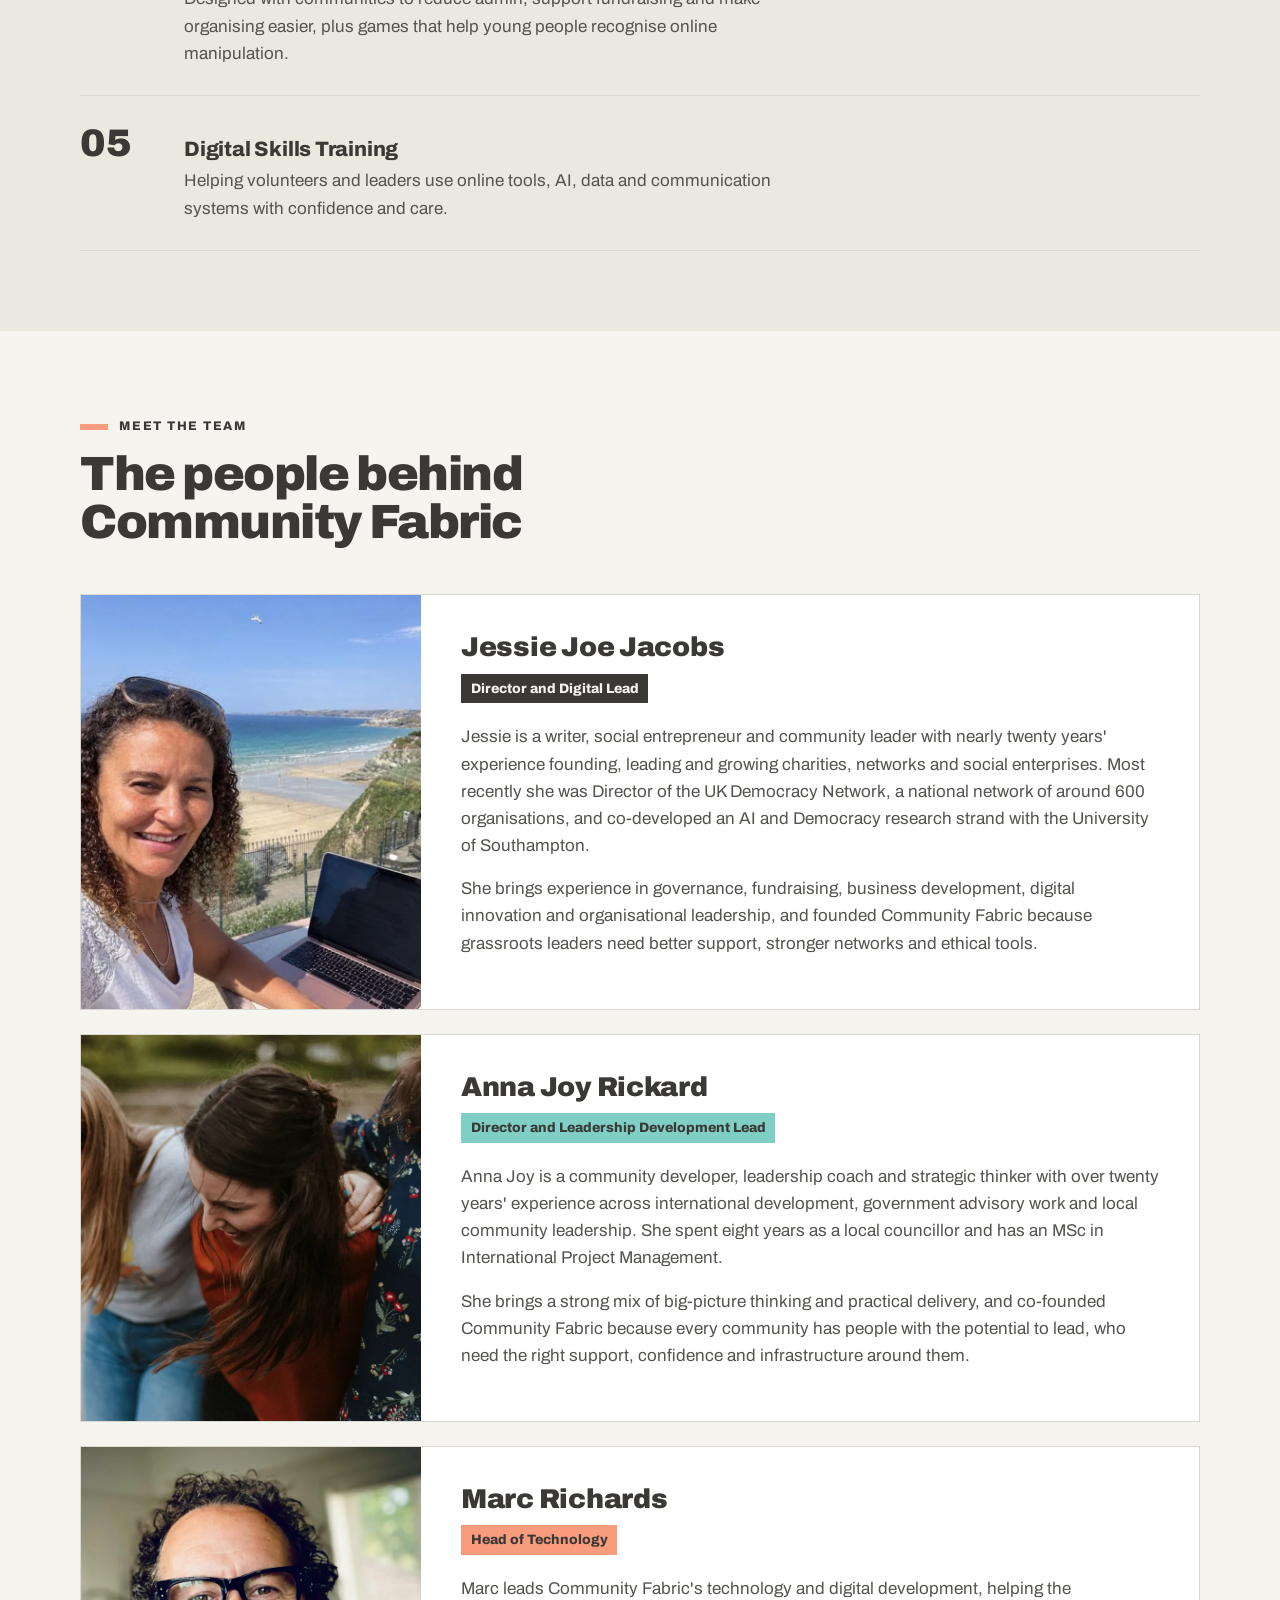
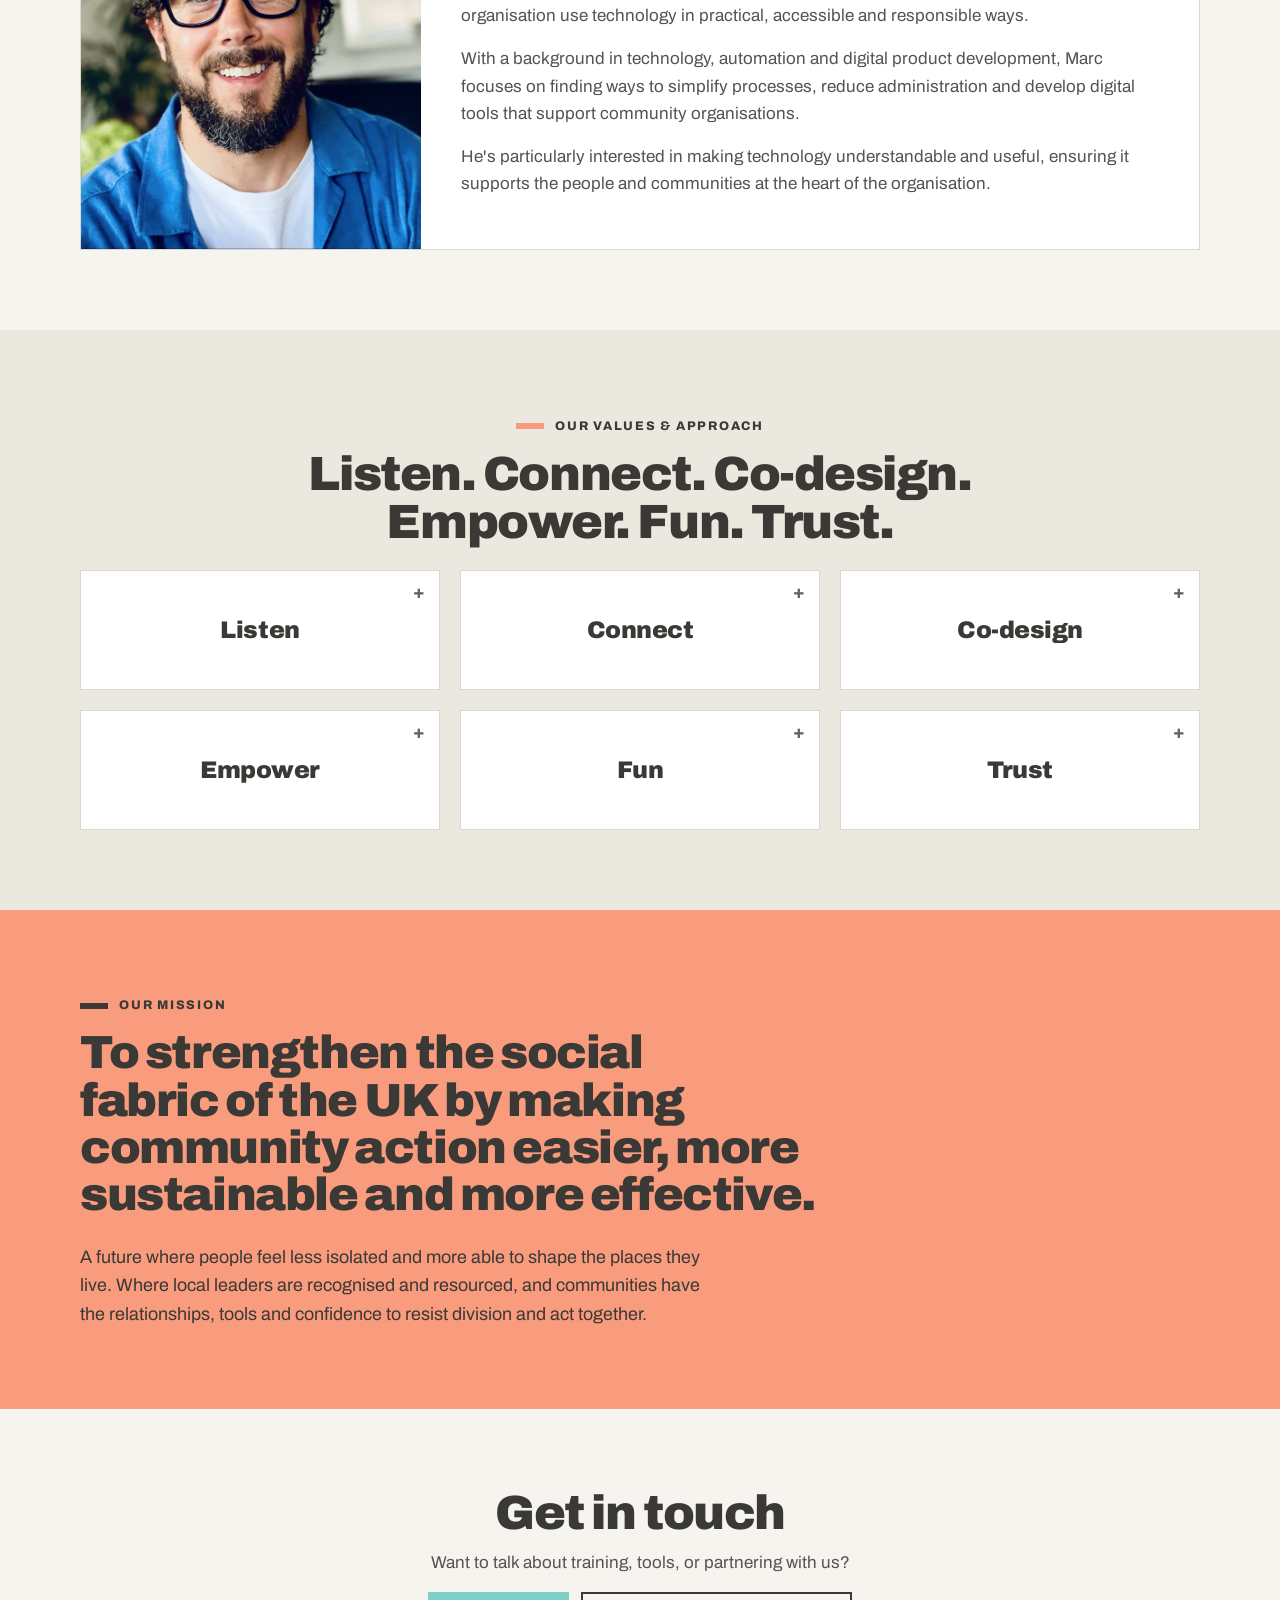
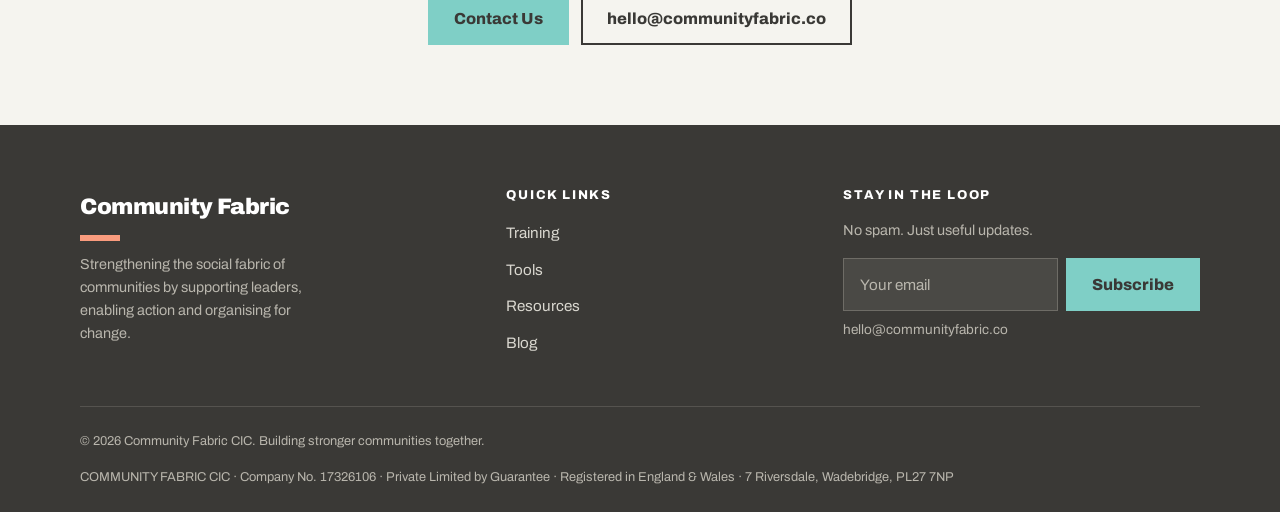
==== commit 77ff2a44: "Update Marc Richards' title to Head of Technology Co-Authored-By: Claude Opus 5.5 <noreply@anthropic" ====
--- a/about.html
+++ b/about.html
@@ -171,7 +171,7 @@
                 <div class="team-row-photo"><picture><source srcset="img/marc.webp" type="image/webp"><img src="img/marc.jpg" alt="Marc Richards" style="object-position:50% 35%;" width="900" height="891" loading="lazy" decoding="async"></picture></div>
                 <div class="team-row-body">
                     <h3>Marc Richards</h3>
-                    <p class="team-role">Technology &amp; Digital Lead</p>
+                    <p class="team-role">Head of Technology</p>
                     <p>Marc leads Community Fabric's technology and digital development, helping the organisation use technology in practical, accessible and responsible ways.</p>
                     <p>With a background in technology, automation and digital product development, Marc focuses on finding ways to simplify processes, reduce administration and develop digital tools that support community organisations.</p>
                     <p>He's particularly interested in making technology understandable and useful, ensuring it supports the people and communities at the heart of the organisation.</p>
